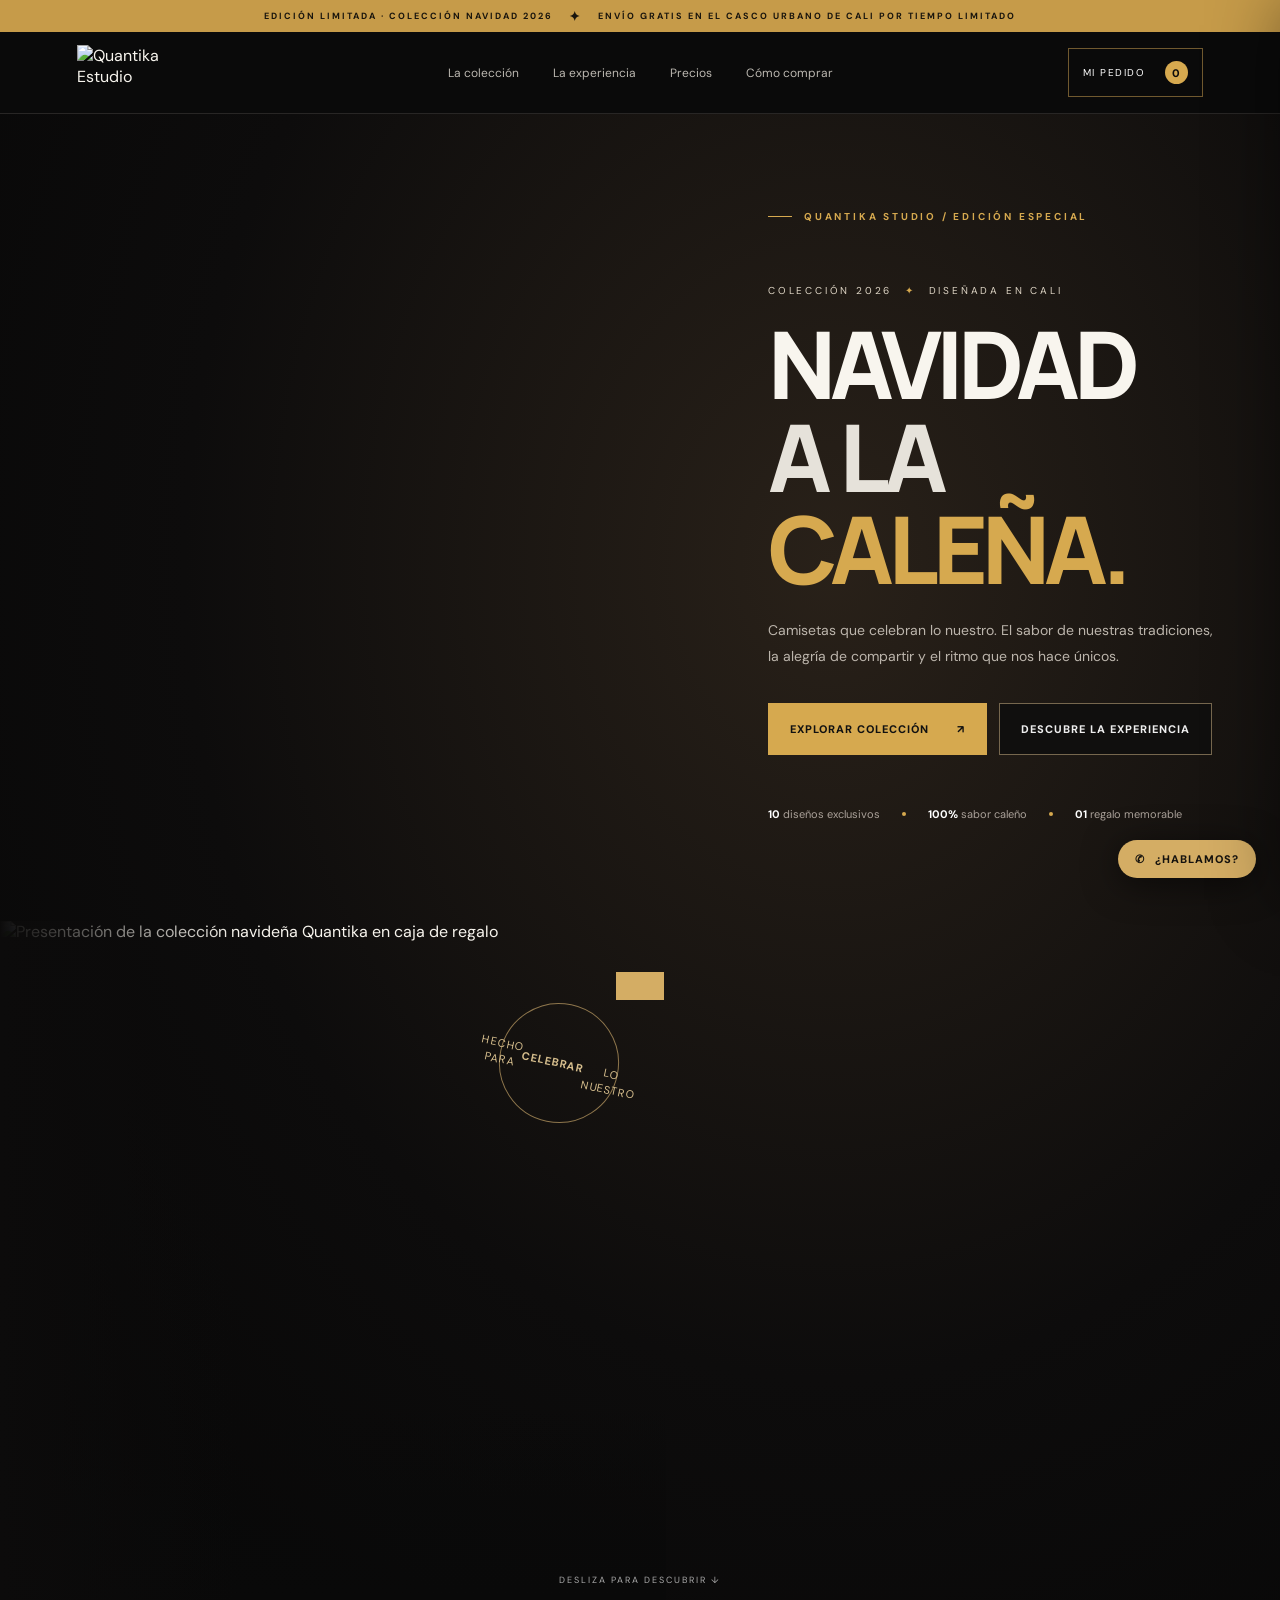
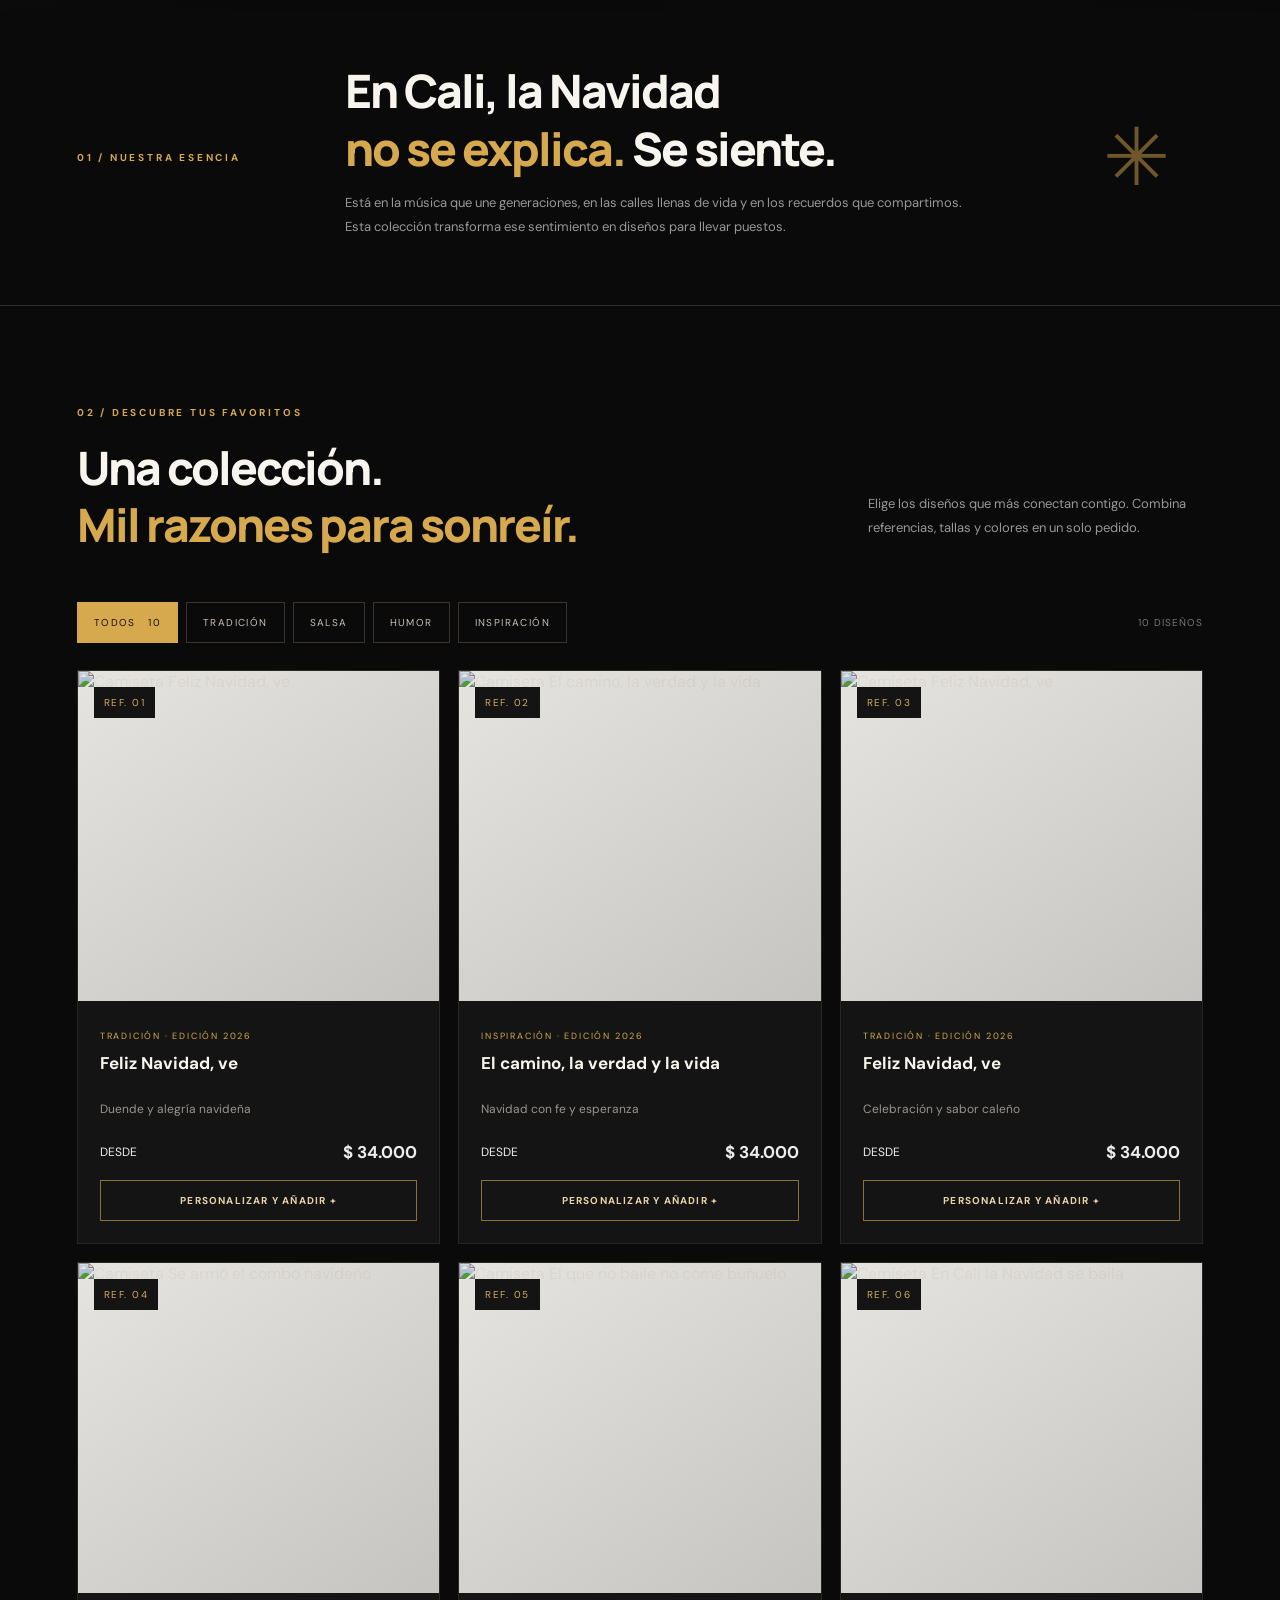
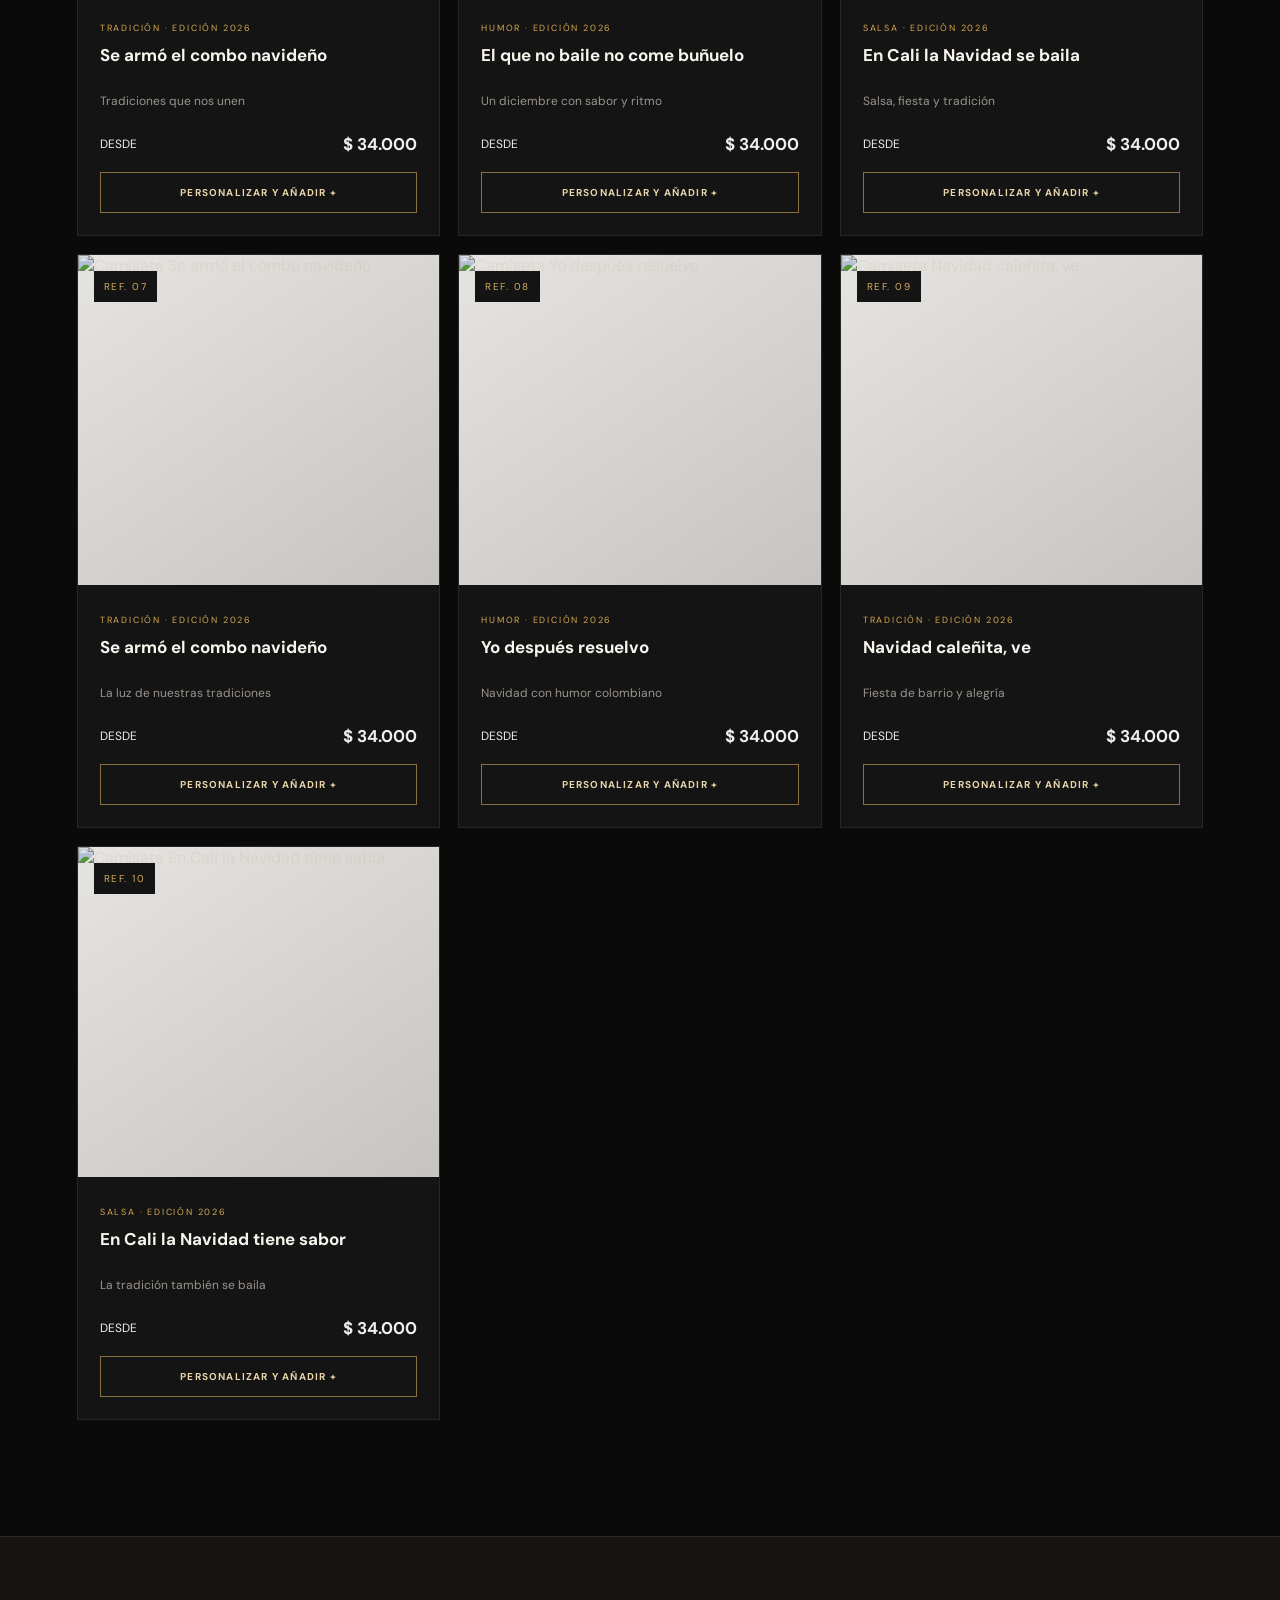
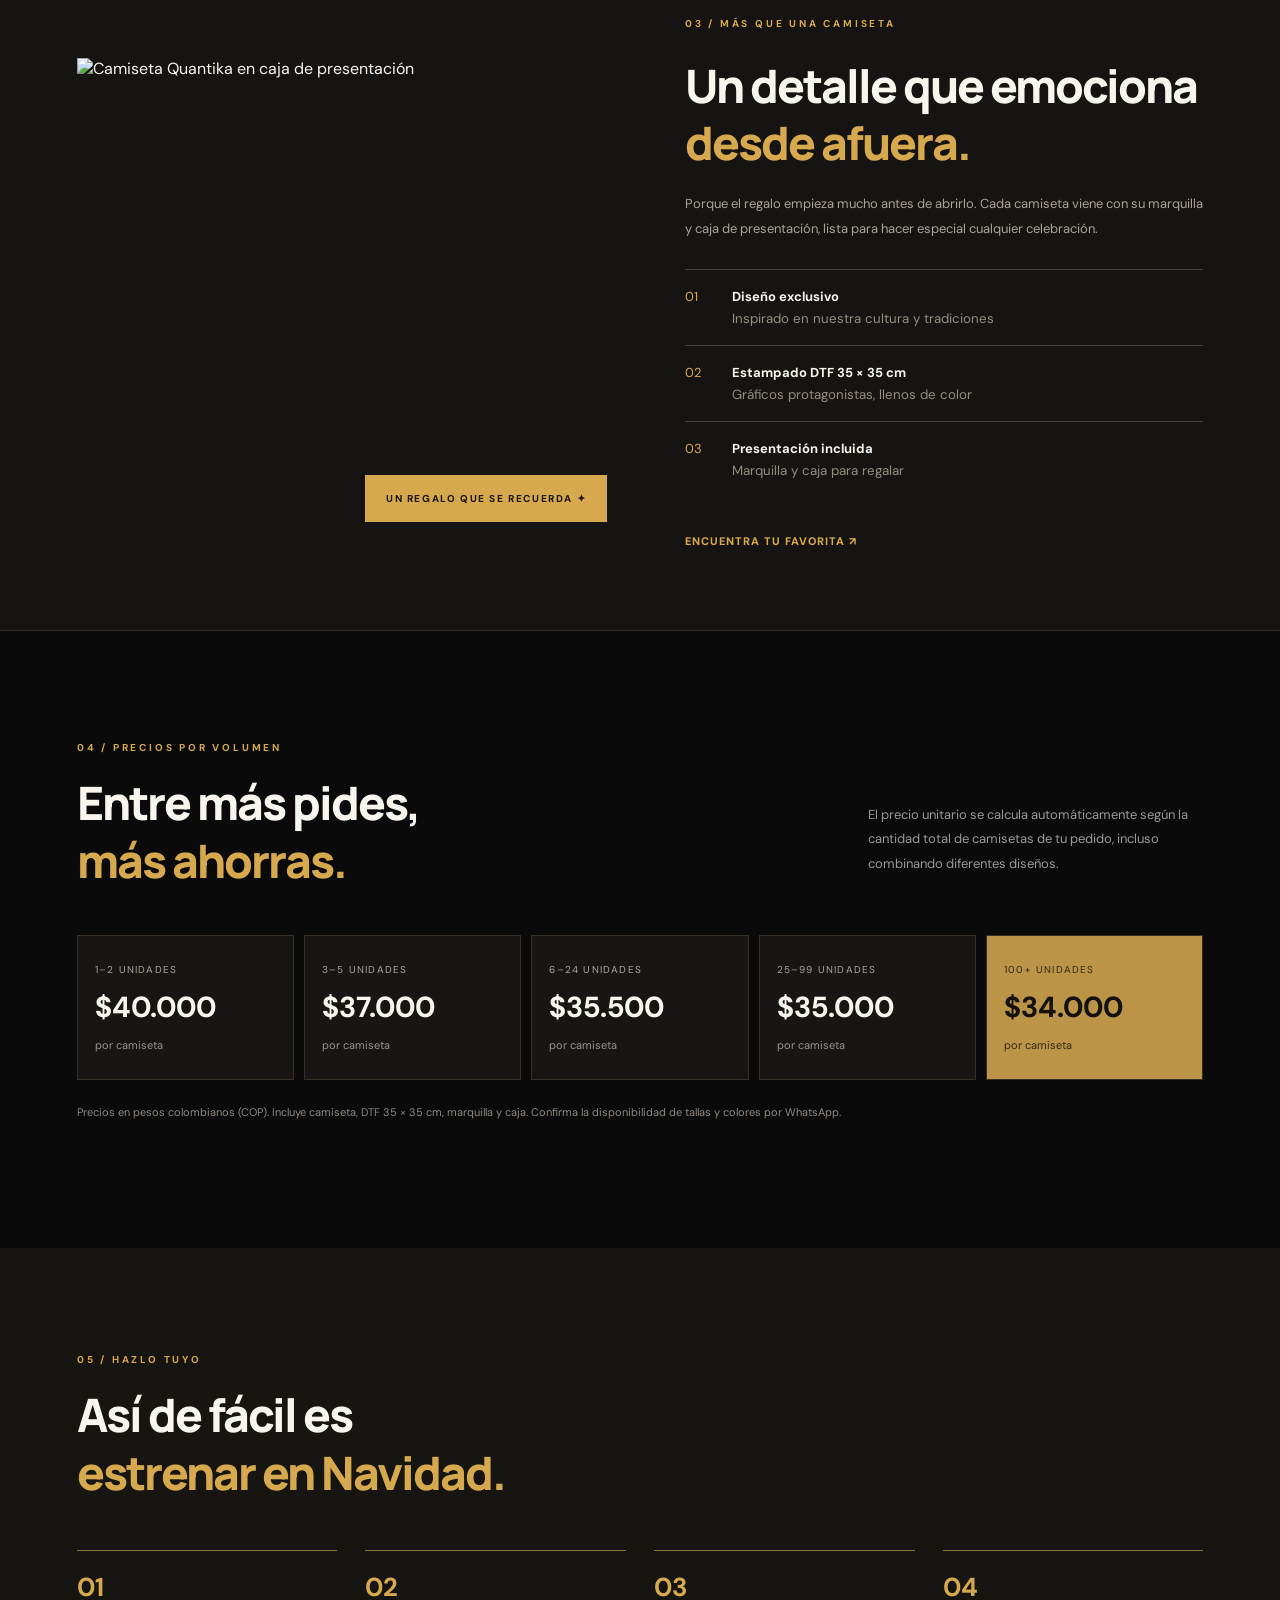
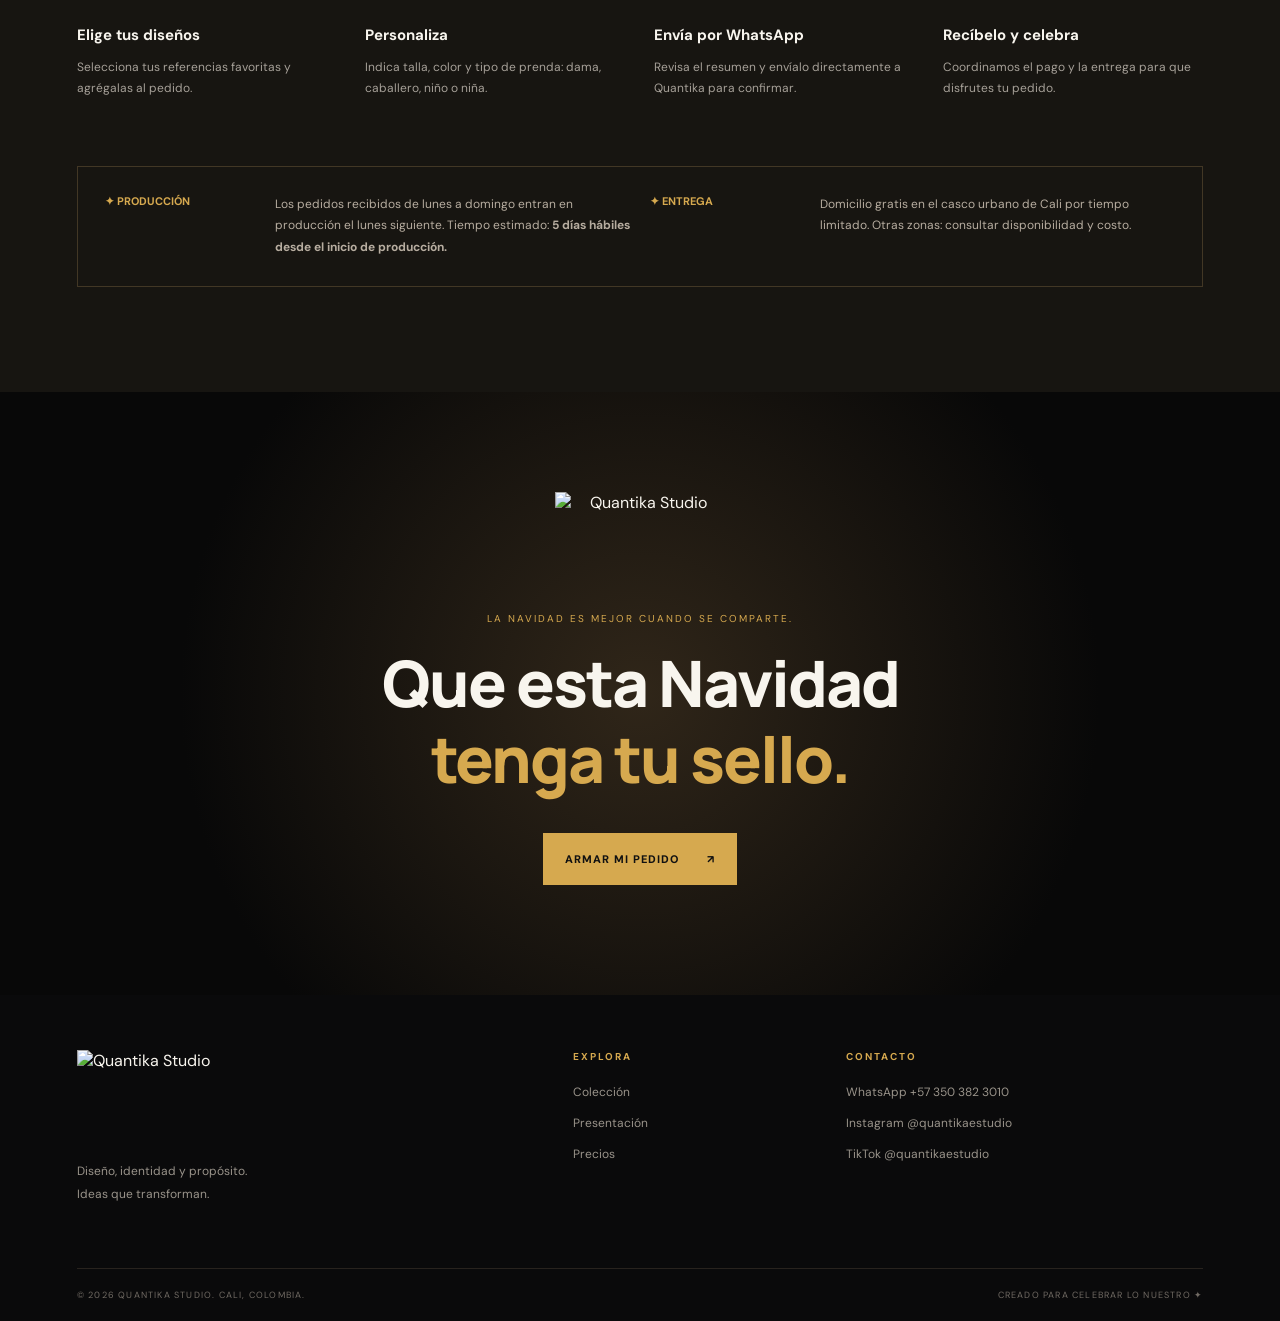
==== index.html @ 7fa7bf90 "Add files via upload" ====
<!doctype html><html lang="es"><head><meta charset="utf-8"><meta name="viewport" content="width=device-width,initial-scale=1"><meta name="theme-color" content="#090a0c"><meta name="description" content="Navidad a la caleña 2026. Camisetas exclusivas Quantika Studio, presentación especial y pedidos por WhatsApp."><title>Quantika Studio | Navidad a la Caleña</title><link rel="icon" href="assets/logo-white.png"><link rel="preconnect" href="https://fonts.googleapis.com"><link rel="preconnect" href="https://fonts.gstatic.com" crossorigin><link href="https://fonts.googleapis.com/css2?family=DM+Sans:wght@400;500;600;700&family=Manrope:wght@400;500;600;700;800&display=swap" rel="stylesheet"><link rel="stylesheet" href="style.css"></head>
<body><div class="announcement">EDICIÓN LIMITADA · COLECCIÓN NAVIDAD 2026 <span>✦</span> ENVÍO GRATIS EN EL CASCO URBANO DE CALI POR TIEMPO LIMITADO</div>
<header class="nav"><a class="brand" href="#inicio"><img src="assets/logo-white.png" alt="Quantika Estudio"></a><nav class="navlinks"><a href="#coleccion">La colección</a><a href="#experiencia">La experiencia</a><a href="#precios">Precios</a><a href="#pedido">Cómo comprar</a></nav><button class="cart-trigger" id="openCart" aria-label="Ver carrito"><span>MI PEDIDO</span><span class="cart-count" id="cartCount">0</span></button></header>
<main><section id="inicio" class="hero"><div class="hero-halo"></div><div class="hero-content"><div class="eyebrow"><span class="gold-line"></span> QUANTIKA STUDIO / EDICIÓN ESPECIAL</div><div class="hero-tag">COLECCIÓN 2026 <span>✦</span> DISEÑADA EN CALI</div><h1>NAVIDAD<br><em>A LA</em> <span>CALEÑA.</span></h1><p>Camisetas que celebran lo nuestro. El sabor de nuestras tradiciones, la alegría de compartir y el ritmo que nos hace únicos.</p><div class="hero-actions"><a class="btn gold" href="#coleccion">EXPLORAR COLECCIÓN <span>↗</span></a><a class="btn outline" href="#experiencia">DESCUBRE LA EXPERIENCIA</a></div><div class="hero-micro"><span><b>10</b> diseños exclusivos</span><i></i><span><b>100%</b> sabor caleño</span><i></i><span><b>01</b> regalo memorable</span></div></div><div class="hero-art"><img src="assets/hero.webp" alt="Presentación de la colección navideña Quantika en caja de regalo"><div class="hero-stamp">HECHO PARA<br><b>CELEBRAR</b><br>LO NUESTRO</div></div><a class="scrollcue" href="#coleccion">DESLIZA PARA DESCUBRIR ↓</a></section>
<section class="intro section-width"><div class="tiny-label">01 / NUESTRA ESENCIA</div><div><h2>En Cali, la Navidad<br><span>no se explica.</span> Se siente.</h2><p>Está en la música que une generaciones, en las calles llenas de vida y en los recuerdos que compartimos. Esta colección transforma ese sentimiento en diseños para llevar puestos.</p></div><div class="intro-star">✳</div></section>
<section id="coleccion" class="collection section-width"><div class="section-top"><div><div class="tiny-label">02 / DESCUBRE TUS FAVORITOS</div><h2>Una colección.<br><span>Mil razones para sonreír.</span></h2></div><p>Elige los diseños que más conectan contigo. Combina referencias, tallas y colores en un solo pedido.</p></div><div class="filters"><div class="filter-buttons" id="filters"><button class="filter active" data-filter="Todos">TODOS <span>10</span></button><button class="filter" data-filter="Tradición">TRADICIÓN</button><button class="filter" data-filter="Salsa">SALSA</button><button class="filter" data-filter="Humor">HUMOR</button><button class="filter" data-filter="Inspiración">INSPIRACIÓN</button></div><span class="results" id="results">10 DISEÑOS</span></div><div class="products" id="products"></div></section>
<section id="experiencia" class="experience"><div class="section-width experience-inner"><div class="experience-photo"><img src="assets/packaging.webp" alt="Camiseta Quantika en caja de presentación"><div class="photo-tag">UN REGALO QUE SE RECUERDA ✦</div></div><div class="experience-copy"><div class="tiny-label">03 / MÁS QUE UNA CAMISETA</div><h2>Un detalle que emociona <em>desde afuera.</em></h2><p>Porque el regalo empieza mucho antes de abrirlo. Cada camiseta viene con su marquilla y caja de presentación, lista para hacer especial cualquier celebración.</p><div class="features"><div><span>01</span><b>Diseño exclusivo</b><small>Inspirado en nuestra cultura y tradiciones</small></div><div><span>02</span><b>Estampado DTF 35 × 35 cm</b><small>Gráficos protagonistas, llenos de color</small></div><div><span>03</span><b>Presentación incluida</b><small>Marquilla y caja para regalar</small></div></div><a class="text-link" href="#coleccion">ENCUENTRA TU FAVORITA ↗</a></div></div></section>
<section id="precios" class="pricing section-width"><div class="section-top"><div><div class="tiny-label">04 / PRECIOS POR VOLUMEN</div><h2>Entre más pides,<br><span>más ahorras.</span></h2></div><p>El precio unitario se calcula automáticamente según la cantidad total de camisetas de tu pedido, incluso combinando diferentes diseños.</p></div><div class="price-grid"><div><small>1–2 UNIDADES</small><b>$40.000</b><span>por camiseta</span></div><div><small>3–5 UNIDADES</small><b>$37.000</b><span>por camiseta</span></div><div><small>6–24 UNIDADES</small><b>$35.500</b><span>por camiseta</span></div><div><small>25–99 UNIDADES</small><b>$35.000</b><span>por camiseta</span></div><div class="price-featured"><small>100+ UNIDADES</small><b>$34.000</b><span>por camiseta</span></div></div><p class="price-note">Precios en pesos colombianos (COP). Incluye camiseta, DTF 35 × 35 cm, marquilla y caja. Confirma la disponibilidad de tallas y colores por WhatsApp.</p></section>
<section id="pedido" class="how"><div class="section-width"><div class="tiny-label">05 / HAZLO TUYO</div><h2>Así de fácil es<br><span>estrenar en Navidad.</span></h2><div class="steps"><div><strong>01</strong><h3>Elige tus diseños</h3><p>Selecciona tus referencias favoritas y agrégalas al pedido.</p></div><div><strong>02</strong><h3>Personaliza</h3><p>Indica talla, color y tipo de prenda: dama, caballero, niño o niña.</p></div><div><strong>03</strong><h3>Envía por WhatsApp</h3><p>Revisa el resumen y envíalo directamente a Quantika para confirmar.</p></div><div><strong>04</strong><h3>Recíbelo y celebra</h3><p>Coordinamos el pago y la entrega para que disfrutes tu pedido.</p></div></div><div class="delivery"><span>✦ PRODUCCIÓN</span><p>Los pedidos recibidos de lunes a domingo entran en producción el lunes siguiente. Tiempo estimado: <b>5 días hábiles desde el inicio de producción.</b></p><span>✦ ENTREGA</span><p>Domicilio gratis en el casco urbano de Cali por tiempo limitado. Otras zonas: consultar disponibilidad y costo.</p></div></div></section>
<section class="endcta"><img src="assets/logo-white.png" alt="Quantika Studio"><p>LA NAVIDAD ES MEJOR CUANDO SE COMPARTE.</p><h2>Que esta Navidad<br><em>tenga tu sello.</em></h2><button class="btn gold" id="finalCart">ARMAR MI PEDIDO <span>↗</span></button></section></main>
<footer><div class="footer-main"><div><img src="assets/logo-white.png" alt="Quantika Studio"><p>Diseño, identidad y propósito.<br>Ideas que transforman.</p></div><div><b>EXPLORA</b><a href="#coleccion">Colección</a><a href="#experiencia">Presentación</a><a href="#precios">Precios</a></div><div><b>CONTACTO</b><a href="https://wa.me/573503823010" target="_blank" rel="noopener">WhatsApp +57 350 382 3010</a><a href="https://www.instagram.com/quantikaestudio/" target="_blank" rel="noopener">Instagram @quantikaestudio</a><a href="https://www.tiktok.com/@quantikaestudio" target="_blank" rel="noopener">TikTok @quantikaestudio</a></div></div><div class="footer-bottom"><span>© 2026 QUANTIKA STUDIO. CALI, COLOMBIA.</span><span>CREADO PARA CELEBRAR LO NUESTRO ✦</span></div></footer>
<a class="floating-wa" href="https://wa.me/573503823010?text=Hola%20Quantika%2C%20quiero%20informaci%C3%B3n%20de%20las%20camisetas%20navide%C3%B1as" target="_blank" rel="noopener" aria-label="Consultar por WhatsApp">✆ <span>¿HABLAMOS?</span></a>
<div id="overlay" class="overlay" hidden></div><aside class="drawer" id="cartDrawer" role="dialog" aria-modal="true" aria-labelledby="cartTitle" aria-hidden="true"><div class="drawer-head"><div><div class="tiny-label">TU SELECCIÓN</div><h2 id="cartTitle">Mi pedido <span id="drawerCount">(0)</span></h2></div><button class="close-btn" id="closeCart" aria-label="Cerrar">×</button></div><div id="cartItems" class="cart-items"></div><div class="checkout"><label for="customerName">TU NOMBRE <small>(OPCIONAL)</small></label><input id="customerName" placeholder="¿Cómo te llamas?" autocomplete="name"><label for="customerZone">ZONA DE ENTREGA <small>(OPCIONAL)</small></label><input id="customerZone" placeholder="Barrio o ciudad"><div class="total"><span>TOTAL ESTIMADO <small id="tierLabel"></small></span><b id="total">$0</b></div><p>El pedido se enviará por WhatsApp. La disponibilidad, personalización y pago se confirman directamente con Quantika.</p><button id="checkoutBtn" class="btn gold full">ENVIAR PEDIDO POR WHATSAPP ↗</button></div></aside>
<dialog id="productDialog" class="product-dialog"><button class="close-btn modal-close" id="closeProduct" aria-label="Cerrar">×</button><div id="productModalContent"></div></dialog><div id="toast" class="toast" role="status" aria-live="polite"></div>
<script src="app.js" defer></script></body></html>
---- style.css ----
:root{--bg:#0a0a0b;--panel:#151516;--muted:#9a9897;--gold:#d6a94f;--light:#f4f0e7;--stroke:#35302b}*{box-sizing:border-box}html{scroll-behavior:smooth}body{margin:0;background:var(--bg);color:#f8f5ee;font-family:'DM Sans',sans-serif}button,input,select{font:inherit}button{cursor:pointer}a{color:inherit;text-decoration:none}img{max-width:100%;display:block}.announcement{height:32px;display:flex;align-items:center;justify-content:center;font-size:9px;letter-spacing:2px;font-weight:700;background:#c69b49;color:#19150d;gap:16px;text-align:center;padding:0 10px}.announcement span{font-size:13px}.nav{height:82px;padding:0 clamp(20px,6vw,95px);display:flex;align-items:center;justify-content:space-between;border-bottom:1px solid #282625;position:sticky;top:0;z-index:40;background:#0b0b0bed;backdrop-filter:blur(18px)}.brand img{width:137px;height:55px;object-fit:contain}.navlinks{display:flex;gap:34px}.navlinks a{font-size:12px;color:#bbb7b0;transition:.2s}.navlinks a:hover{color:var(--gold)}.cart-trigger{background:transparent;border:1px solid #70592f;color:white;padding:12px 14px;letter-spacing:1.5px;font-size:10px;display:flex;gap:20px;align-items:center}.cart-count{width:23px;height:23px;background:var(--gold);color:#0b0b0b;border-radius:50%;display:grid;place-items:center;font-size:11px;font-weight:800}.hero{position:relative;min-height:690px;display:grid;grid-template-columns:52% 48%;overflow:hidden;background:radial-gradient(ellipse at 65% 30%,#292119 0%,#0d0c0c 55%,#060606 100%)}.hero-content{position:relative;z-index:2;padding:96px 0 100px clamp(24px,8vw,138px)}.eyebrow,.tiny-label{font-size:10px;letter-spacing:2.8px;color:var(--gold);font-weight:700}.eyebrow{display:flex;align-items:center;gap:12px}.gold-line{width:24px;height:1px;background:var(--gold)}.hero-tag{margin-top:61px;letter-spacing:2.8px;font-size:10px;color:#ded5c5}.hero-tag span{color:var(--gold);padding:0 7px}.hero h1{font-family:Manrope,sans-serif;font-size:clamp(64px,7.3vw,119px);line-height:.99;letter-spacing:-6px;font-weight:800;margin:20px 0 22px}.hero h1 em{font-style:normal;color:#e6e2da}.hero h1 span{color:var(--gold)}.hero-content>p{max-width:455px;line-height:1.9;color:#bcb5ac;font-size:14px}.hero-actions{display:flex;gap:12px;flex-wrap:wrap;margin-top:33px}.btn{border:1px solid transparent;padding:18px 21px;font-size:11px;font-weight:800;letter-spacing:1px;display:inline-flex;justify-content:space-between;gap:28px;align-items:center;min-height:52px;transition:transform .2s,background .2s}.btn:hover{transform:translateY(-2px)}.btn.gold{background:var(--gold);color:#111}.btn.outline{border-color:#76674e;background:#100f0e;color:#eee}.hero-micro{display:flex;align-items:center;gap:22px;margin-top:52px;color:#aaa199;font-size:11px}.hero-micro b{color:white}.hero-micro i{width:4px;height:4px;border-radius:50%;background:var(--gold)}.hero-art{position:relative;height:100%;min-height:690px;align-self:stretch}.hero-art:before{content:'';position:absolute;inset:0;z-index:1;background:linear-gradient(90deg,#0c0b0b 0%,transparent 36%),linear-gradient(0deg,#090909 2%,transparent 30%)}.hero-art img{width:100%;height:100%;object-fit:cover;object-position:center}.hero-stamp{position:absolute;z-index:2;right:7%;top:12%;border:1px solid #8e764c;border-radius:50%;width:120px;height:120px;display:flex;align-items:center;justify-content:center;text-align:center;font-size:11px;letter-spacing:1px;line-height:1.5;color:#d7bf8e;transform:rotate(12deg)}.scrollcue{position:absolute;z-index:3;bottom:25px;left:50%;transform:translateX(-50%);font-size:9px;letter-spacing:2px;color:#aaa}.section-width{max-width:1390px;margin:auto;padding-left:clamp(22px,6vw,95px);padding-right:clamp(22px,6vw,95px)}.intro{min-height:295px;display:grid;grid-template-columns:22% 1fr 100px;align-items:center;gap:20px;border-bottom:1px solid #302b26}.intro h2,.section-top h2,.experience h2,.how h2{font:800 clamp(30px,3.6vw,51px)/1.25 Manrope,sans-serif;letter-spacing:-2px;margin:0}.intro h2 span,.section-top h2 span,.how h2 span{color:var(--gold)}.intro p{color:var(--muted);font-size:13px;line-height:1.9;max-width:620px}.intro-star{font-size:80px;color:#6f572c}.collection{padding-top:100px;padding-bottom:116px}.section-top{display:flex;align-items:end;justify-content:space-between;gap:40px}.section-top .tiny-label{margin-bottom:20px}.section-top p{max-width:335px;font-size:13px;line-height:1.9;color:var(--muted)}.filters{display:flex;justify-content:space-between;align-items:center;margin:48px 0 27px;gap:14px}.filter-buttons{display:flex;gap:8px;flex-wrap:wrap}.filter{border:1px solid #3a342c;color:#c8c0b5;background:transparent;padding:13px 16px;font-size:10px;letter-spacing:1.4px}.filter:hover,.filter.active{background:var(--gold);border-color:var(--gold);color:#16120c}.filter span{margin-left:8px}.results{font-size:10px;letter-spacing:1px;color:#777}.products{display:grid;grid-template-columns:repeat(3,minmax(0,1fr));gap:18px}.product-card{background:#141414;border:1px solid #292622;overflow:hidden;position:relative;transition:border-color .2s,transform .2s}.product-card:hover{border-color:#9d7c3f;transform:translateY(-3px)}.product-image{height:330px;background:linear-gradient(145deg,#e6e4e1,#c5c4c1);overflow:hidden;position:relative;display:grid;place-items:center}.product-image img{width:100%;height:100%;object-fit:contain;mix-blend-mode:multiply;transition:transform .4s}.product-card:hover img{transform:scale(1.045)}.product-ref{position:absolute;top:16px;left:16px;background:#141414;color:#d6ac5f;padding:9px 10px;font-size:10px;letter-spacing:1.5px}.product-bottom{padding:22px}.product-bottom small{color:var(--gold);font-size:9px;letter-spacing:1.8px}.product-bottom h3{font-size:17px;min-height:44px;line-height:1.3;margin:8px 0 5px;font-weight:700}.product-bottom p{font-size:12px;color:#9a948d;min-height:24px;margin:0 0 16px}.product-price{display:flex;align-items:center;justify-content:space-between;margin-bottom:17px;color:#eee;font-size:12px}.product-price b{font-size:17px}.product-bottom button{border:1px solid #8a6f40;background:transparent;color:#e9d4aa;width:100%;padding:13px;font-size:10px;letter-spacing:1.2px;font-weight:700}.product-bottom button:hover{background:var(--gold);color:#111}.experience{background:#161412;border-top:1px solid #302a20;border-bottom:1px solid #302a20}.experience-inner{display:grid;grid-template-columns:1fr 1fr;gap:clamp(35px,7vw,120px);align-items:center;padding-top:80px;padding-bottom:80px}.experience-photo{position:relative}.experience-photo img{aspect-ratio:1.15;object-fit:cover;width:100%}.photo-tag{position:absolute;bottom:-13px;right:-12px;background:var(--gold);color:#1e180e;padding:17px 21px;font-size:10px;letter-spacing:1.6px;font-weight:800}.experience-copy h2{margin:27px 0 20px}.experience-copy h2 em,.endcta em{font-style:normal;color:var(--gold)}.experience-copy>p{color:#aaa39a;line-height:1.9;font-size:13px}.features{margin:28px 0 32px}.features>div{border-top:1px solid #474037;padding:18px 0;display:grid;grid-template-columns:35px 1fr;column-gap:12px}.features span{color:var(--gold);grid-row:span 2;font-size:13px}.features b{font-size:13px}.features small{color:#938c83;margin-top:5px}.text-link{color:var(--gold);font-weight:800;font-size:11px;letter-spacing:1px}.pricing{padding-top:110px;padding-bottom:115px}.price-grid{display:grid;grid-template-columns:repeat(5,1fr);gap:10px;margin-top:45px}.price-grid>div{padding:27px 17px;background:#171615;border:1px solid #383026;display:flex;flex-direction:column;gap:12px}.price-grid>div small{color:#aea69a;letter-spacing:1.2px;font-size:10px}.price-grid b{font-size:clamp(20px,2.4vw,29px)}.price-grid span{font-size:11px;color:#9a948d}.price-grid .price-featured{background:#bc9448;color:#14120f}.price-grid .price-featured small,.price-grid .price-featured span{color:#332816}.price-note{font-size:11px;line-height:1.8;color:#8f8880;margin-top:23px}.how{background:#171511;padding:105px 0}.how .tiny-label{margin-bottom:20px}.steps{display:grid;grid-template-columns:repeat(4,1fr);gap:28px;margin:48px 0 54px}.steps>div{border-top:1px solid #87703f;padding-top:19px}.steps strong{color:var(--gold);font-size:26px}.steps h3{font-size:15px;margin:21px 0 12px}.steps p{color:#a6a098;line-height:1.8;font-size:12px}.delivery{display:grid;grid-template-columns:150px 1fr 150px 1fr;gap:20px;border:1px solid #423725;padding:27px;align-items:start}.delivery span{font-size:11px;color:var(--gold);font-weight:700}.delivery p{margin:0;font-size:12px;line-height:1.8;color:#b7ada0}.endcta{text-align:center;padding:100px 20px 110px;background:radial-gradient(circle at center,#302619,#080808 65%)}.endcta img{width:170px;height:100px;object-fit:contain;margin:0 auto 20px}.endcta p{font-size:10px;color:var(--gold);letter-spacing:2px}.endcta h2{font:800 clamp(34px,5vw,70px)/1.2 Manrope;margin:20px auto 35px;letter-spacing:-2px}footer{padding:55px clamp(22px,6vw,95px) 20px}.footer-main{max-width:1200px;margin:auto;display:grid;grid-template-columns:2fr 1fr 1.6fr;gap:50px}.footer-main img{width:145px;height:90px;object-fit:contain;object-position:left}.footer-main p,.footer-main a{color:#99938a;font-size:12px;line-height:1.9}.footer-main>div{display:flex;align-items:start;flex-direction:column;gap:8px}.footer-main b{font-size:10px;color:var(--gold);letter-spacing:2px;margin-bottom:10px}.footer-main a:hover{color:var(--gold)}.footer-bottom{border-top:1px solid #28231e;margin:50px auto 0;padding-top:20px;max-width:1200px;display:flex;justify-content:space-between;color:#716b64;font-size:9px;letter-spacing:1.2px;gap:20px}.floating-wa{position:fixed;z-index:35;bottom:22px;right:24px;background:#d4ad64;border-radius:99px;color:#15120e;display:flex;gap:10px;align-items:center;padding:12px 17px;box-shadow:0 6px 35px #0008;font-size:11px;font-weight:800;letter-spacing:1px}.overlay{position:fixed;inset:0;background:#000b;z-index:59}.overlay[hidden]{display:none}.drawer{position:fixed;right:0;top:0;height:100dvh;width:min(480px,100vw);background:#161514;z-index:60;transform:translateX(105%);transition:transform .3s;display:flex;flex-direction:column;box-shadow:-20px 0 70px #0007}.drawer.open{transform:translateX(0)}.drawer-head{padding:30px;border-bottom:1px solid #3d3327;display:flex;justify-content:space-between;align-items:center}.drawer h2{font:800 30px Manrope;margin:10px 0 0}.drawer h2 span{font-size:15px;color:var(--gold)}.close-btn{border:1px solid #564937;background:transparent;color:white;width:38px;height:38px;font-size:25px}.cart-items{padding:20px 30px;flex:1;overflow:auto}.empty-cart{text-align:center;color:#948b80;padding:60px 20px;font-size:13px;line-height:2}.cart-line{display:grid;grid-template-columns:72px 1fr auto;gap:13px;border-bottom:1px solid #302a22;padding:15px 0}.cart-line img{width:72px;height:83px;object-fit:cover;background:#ddd}.cart-line b{font-size:12px}.cart-line small{display:block;color:#a89f93;margin-top:6px;font-size:11px;line-height:1.5}.cart-line .remove{color:#d9ac59;background:none;border:0;font-size:12px;align-self:start}.cart-line .qty{display:flex;gap:10px;align-items:center;margin-top:12px;font-size:12px}.qty button{background:#30291f;color:white;border:1px solid #594932;width:25px;height:25px}.checkout{padding:20px 30px 28px;border-top:1px solid #4a3b29;background:#191714}.checkout label{font-size:10px;letter-spacing:1.4px;color:#d5c3a1;display:block;margin-bottom:7px}.checkout label small{color:#827769}.checkout input{width:100%;margin-bottom:12px;border:1px solid #4c4134;background:#0d0c0b;color:white;padding:12px;font-size:13px;outline:none}.checkout input:focus{border-color:var(--gold)}.total{display:flex;justify-content:space-between;align-items:center;margin:8px 0 8px}.total span{font-size:11px;letter-spacing:1px}.total small{display:block;color:#9e917c;margin-top:4px}.total b{font-size:26px;color:var(--gold)}.checkout>p{font-size:10px;color:#a89a86;line-height:1.5}.full{width:100%;justify-content:center;margin-top:7px}.product-dialog{background:#171513;color:#fff;border:1px solid #8e754b;padding:0;max-width:850px;width:calc(100% - 25px);max-height:92dvh;overflow:auto;box-shadow:0 25px 80px #000a}.product-dialog::backdrop{background:#000b}.modal-close{position:absolute;top:15px;right:15px;z-index:5;background:#171513}.modal-inner{display:grid;grid-template-columns:1fr 1fr}.modal-photo{background:#dfddda;display:grid;place-items:center}.modal-photo img{width:100%;height:100%;max-height:600px;object-fit:contain;mix-blend-mode:multiply}.modal-info{padding:47px 30px}.modal-info small{font-size:10px;letter-spacing:1px;color:var(--gold)}.modal-info h2{font:800 27px/1.25 Manrope;margin:15px 0}.modal-info p{color:#a5a095;font-size:12px}.modal-info label{display:block;font-size:10px;letter-spacing:1px;color:#d5c4a4;margin:20px 0 8px}.modal-info select,.modal-info input{width:100%;background:#0e0d0c;border:1px solid #564834;padding:12px;color:#f5f3ed;border-radius:0}.modal-info .two{display:grid;grid-template-columns:1fr 1fr;gap:12px}.modal-info .price-show{font-size:25px;font-weight:800;color:var(--gold);margin:22px 0}.toast{position:fixed;z-index:100;bottom:20px;left:50%;transform:translate(-50%,120px);background:#d4ad64;color:#17120b;padding:14px 24px;font-size:12px;font-weight:700;transition:.25s}.toast.show{transform:translate(-50%,0)}@media(max-width:1050px){.navlinks{gap:15px}.hero{grid-template-columns:55% 45%}.hero-content{padding-left:5vw}.hero h1{font-size:7vw}.products{grid-template-columns:repeat(2,1fr)}.price-grid{grid-template-columns:repeat(3,1fr)}.delivery{grid-template-columns:140px 1fr}}@media(max-width:700px){.announcement{font-size:8px;line-height:1.4;height:auto;min-height:32px}.announcement span{display:none}.nav{height:68px;padding:0 17px}.brand img{width:110px;height:49px}.navlinks{display:none}.cart-trigger{padding:9px;gap:8px}.cart-trigger>span:first-child{font-size:9px}.hero{display:flex;flex-direction:column;min-height:unset}.hero-content{padding:60px 24px 32px}.hero-tag{margin-top:35px}.hero h1{font-size:clamp(58px,12.5vw,85px);letter-spacing:-4px}.hero-art{min-height:340px;height:340px}.hero-art:before{background:linear-gradient(180deg,#0d0c0c 0%,transparent 25%),linear-gradient(0deg,#090909,transparent 30%)}.hero-stamp{width:85px;height:85px;font-size:8px;top:5%}.hero-micro{gap:9px;margin-top:28px;font-size:9px}.scrollcue{display:none}.intro{padding-top:65px;padding-bottom:65px;display:block}.intro .tiny-label{margin-bottom:25px}.intro-star{display:none}.collection{padding-top:70px;padding-bottom:70px}.section-top{display:block}.section-top p{margin-top:20px}.filters{display:block;margin:28px 0 22px}.filter-buttons{gap:6px}.filter{padding:10px;font-size:9px}.results{display:block;margin-top:14px}.products{grid-template-columns:repeat(2,minmax(0,1fr));gap:10px}.product-image{height:195px}.product-ref{top:8px;left:8px;padding:7px;font-size:8px}.product-bottom{padding:12px}.product-bottom h3{font-size:13px;min-height:46px}.product-bottom p{font-size:10px;min-height:30px}.product-bottom small{font-size:8px}.product-price b{font-size:14px}.product-price{font-size:10px}.product-bottom button{font-size:9px;padding:11px 5px}.experience-inner{grid-template-columns:1fr;padding-top:65px;padding-bottom:70px}.experience-photo img{aspect-ratio:1.3}.pricing{padding-top:70px;padding-bottom:75px}.price-grid{grid-template-columns:repeat(2,1fr)}.price-grid>div{padding:19px 12px}.price-grid b{font-size:21px}.how{padding:70px 0}.steps{grid-template-columns:repeat(2,1fr);gap:20px}.delivery{grid-template-columns:1fr;gap:10px}.delivery p{margin-bottom:12px}.endcta{padding:70px 20px}.footer-main{grid-template-columns:1fr 1fr;gap:27px}.footer-main>div:first-child{grid-column:span 2}.footer-bottom{flex-direction:column}.floating-wa{bottom:10px;right:10px}.floating-wa span{display:none}.modal-inner{grid-template-columns:1fr}.modal-photo{height:250px}.modal-info{padding:25px}.modal-info h2{font-size:21px}.drawer-head{padding:20px}.cart-items{padding:10px 20px}.checkout{padding:14px 20px}}
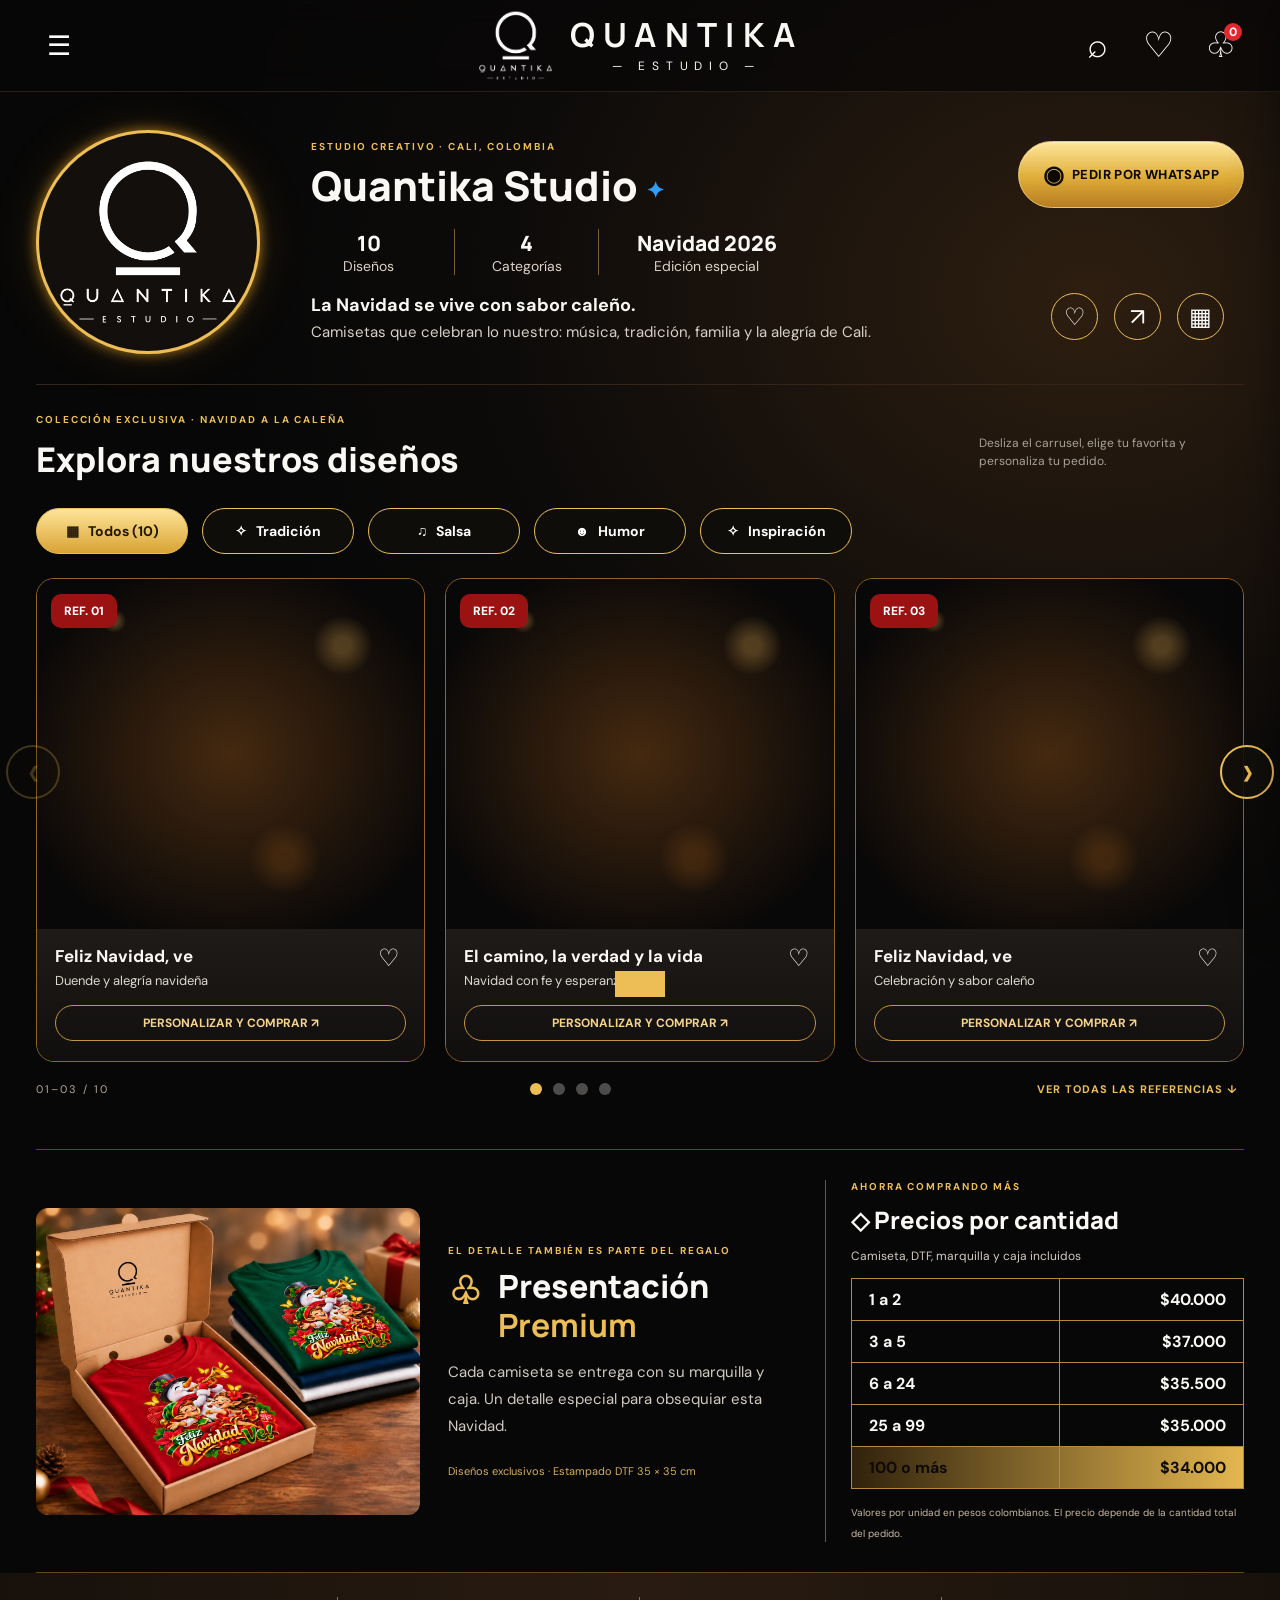
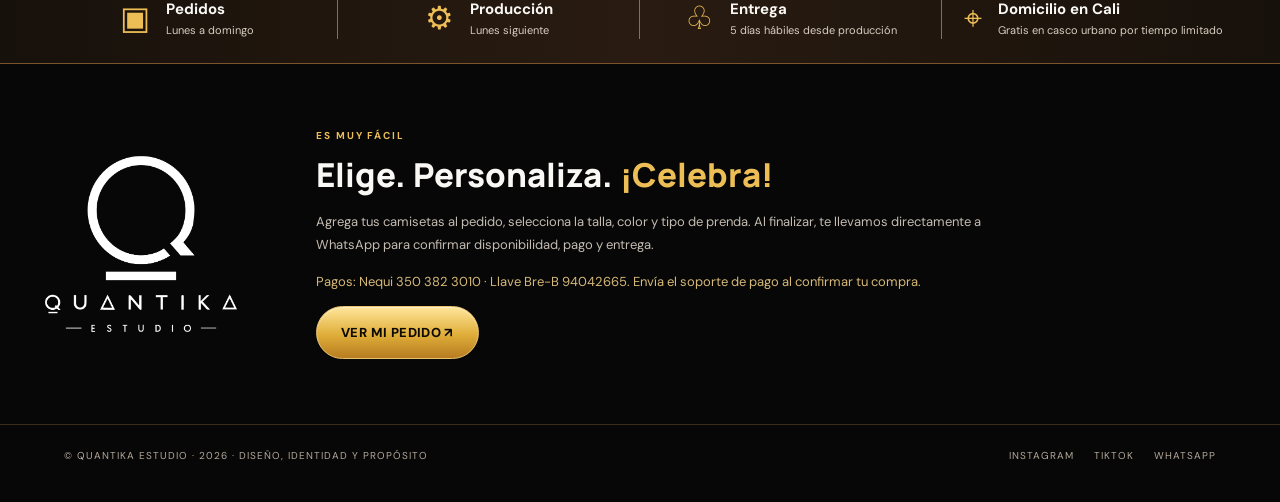
==== commit 5b471289: "Add files via upload" ====
--- a/index.html
+++ b/index.html
@@ -1,15 +1,15 @@
-<!doctype html><html lang="es"><head><meta charset="utf-8"><meta name="viewport" content="width=device-width,initial-scale=1"><meta name="theme-color" content="#090a0c"><meta name="description" content="Navidad a la caleña 2026. Camisetas exclusivas Quantika Studio, presentación especial y pedidos por WhatsApp."><title>Quantika Studio | Navidad a la Caleña</title><link rel="icon" href="assets/logo-white.png"><link rel="preconnect" href="https://fonts.googleapis.com"><link rel="preconnect" href="https://fonts.gstatic.com" crossorigin><link href="https://fonts.googleapis.com/css2?family=DM+Sans:wght@400;500;600;700&family=Manrope:wght@400;500;600;700;800&display=swap" rel="stylesheet"><link rel="stylesheet" href="style.css"></head>
-<body><div class="announcement">EDICIÓN LIMITADA · COLECCIÓN NAVIDAD 2026 <span>✦</span> ENVÍO GRATIS EN EL CASCO URBANO DE CALI POR TIEMPO LIMITADO</div>
-<header class="nav"><a class="brand" href="#inicio"><img src="assets/logo-white.png" alt="Quantika Estudio"></a><nav class="navlinks"><a href="#coleccion">La colección</a><a href="#experiencia">La experiencia</a><a href="#precios">Precios</a><a href="#pedido">Cómo comprar</a></nav><button class="cart-trigger" id="openCart" aria-label="Ver carrito"><span>MI PEDIDO</span><span class="cart-count" id="cartCount">0</span></button></header>
-<main><section id="inicio" class="hero"><div class="hero-halo"></div><div class="hero-content"><div class="eyebrow"><span class="gold-line"></span> QUANTIKA STUDIO / EDICIÓN ESPECIAL</div><div class="hero-tag">COLECCIÓN 2026 <span>✦</span> DISEÑADA EN CALI</div><h1>NAVIDAD<br><em>A LA</em> <span>CALEÑA.</span></h1><p>Camisetas que celebran lo nuestro. El sabor de nuestras tradiciones, la alegría de compartir y el ritmo que nos hace únicos.</p><div class="hero-actions"><a class="btn gold" href="#coleccion">EXPLORAR COLECCIÓN <span>↗</span></a><a class="btn outline" href="#experiencia">DESCUBRE LA EXPERIENCIA</a></div><div class="hero-micro"><span><b>10</b> diseños exclusivos</span><i></i><span><b>100%</b> sabor caleño</span><i></i><span><b>01</b> regalo memorable</span></div></div><div class="hero-art"><img src="assets/hero.webp" alt="Presentación de la colección navideña Quantika en caja de regalo"><div class="hero-stamp">HECHO PARA<br><b>CELEBRAR</b><br>LO NUESTRO</div></div><a class="scrollcue" href="#coleccion">DESLIZA PARA DESCUBRIR ↓</a></section>
-<section class="intro section-width"><div class="tiny-label">01 / NUESTRA ESENCIA</div><div><h2>En Cali, la Navidad<br><span>no se explica.</span> Se siente.</h2><p>Está en la música que une generaciones, en las calles llenas de vida y en los recuerdos que compartimos. Esta colección transforma ese sentimiento en diseños para llevar puestos.</p></div><div class="intro-star">✳</div></section>
-<section id="coleccion" class="collection section-width"><div class="section-top"><div><div class="tiny-label">02 / DESCUBRE TUS FAVORITOS</div><h2>Una colección.<br><span>Mil razones para sonreír.</span></h2></div><p>Elige los diseños que más conectan contigo. Combina referencias, tallas y colores en un solo pedido.</p></div><div class="filters"><div class="filter-buttons" id="filters"><button class="filter active" data-filter="Todos">TODOS <span>10</span></button><button class="filter" data-filter="Tradición">TRADICIÓN</button><button class="filter" data-filter="Salsa">SALSA</button><button class="filter" data-filter="Humor">HUMOR</button><button class="filter" data-filter="Inspiración">INSPIRACIÓN</button></div><span class="results" id="results">10 DISEÑOS</span></div><div class="products" id="products"></div></section>
-<section id="experiencia" class="experience"><div class="section-width experience-inner"><div class="experience-photo"><img src="assets/packaging.webp" alt="Camiseta Quantika en caja de presentación"><div class="photo-tag">UN REGALO QUE SE RECUERDA ✦</div></div><div class="experience-copy"><div class="tiny-label">03 / MÁS QUE UNA CAMISETA</div><h2>Un detalle que emociona <em>desde afuera.</em></h2><p>Porque el regalo empieza mucho antes de abrirlo. Cada camiseta viene con su marquilla y caja de presentación, lista para hacer especial cualquier celebración.</p><div class="features"><div><span>01</span><b>Diseño exclusivo</b><small>Inspirado en nuestra cultura y tradiciones</small></div><div><span>02</span><b>Estampado DTF 35 × 35 cm</b><small>Gráficos protagonistas, llenos de color</small></div><div><span>03</span><b>Presentación incluida</b><small>Marquilla y caja para regalar</small></div></div><a class="text-link" href="#coleccion">ENCUENTRA TU FAVORITA ↗</a></div></div></section>
-<section id="precios" class="pricing section-width"><div class="section-top"><div><div class="tiny-label">04 / PRECIOS POR VOLUMEN</div><h2>Entre más pides,<br><span>más ahorras.</span></h2></div><p>El precio unitario se calcula automáticamente según la cantidad total de camisetas de tu pedido, incluso combinando diferentes diseños.</p></div><div class="price-grid"><div><small>1–2 UNIDADES</small><b>$40.000</b><span>por camiseta</span></div><div><small>3–5 UNIDADES</small><b>$37.000</b><span>por camiseta</span></div><div><small>6–24 UNIDADES</small><b>$35.500</b><span>por camiseta</span></div><div><small>25–99 UNIDADES</small><b>$35.000</b><span>por camiseta</span></div><div class="price-featured"><small>100+ UNIDADES</small><b>$34.000</b><span>por camiseta</span></div></div><p class="price-note">Precios en pesos colombianos (COP). Incluye camiseta, DTF 35 × 35 cm, marquilla y caja. Confirma la disponibilidad de tallas y colores por WhatsApp.</p></section>
-<section id="pedido" class="how"><div class="section-width"><div class="tiny-label">05 / HAZLO TUYO</div><h2>Así de fácil es<br><span>estrenar en Navidad.</span></h2><div class="steps"><div><strong>01</strong><h3>Elige tus diseños</h3><p>Selecciona tus referencias favoritas y agrégalas al pedido.</p></div><div><strong>02</strong><h3>Personaliza</h3><p>Indica talla, color y tipo de prenda: dama, caballero, niño o niña.</p></div><div><strong>03</strong><h3>Envía por WhatsApp</h3><p>Revisa el resumen y envíalo directamente a Quantika para confirmar.</p></div><div><strong>04</strong><h3>Recíbelo y celebra</h3><p>Coordinamos el pago y la entrega para que disfrutes tu pedido.</p></div></div><div class="delivery"><span>✦ PRODUCCIÓN</span><p>Los pedidos recibidos de lunes a domingo entran en producción el lunes siguiente. Tiempo estimado: <b>5 días hábiles desde el inicio de producción.</b></p><span>✦ ENTREGA</span><p>Domicilio gratis en el casco urbano de Cali por tiempo limitado. Otras zonas: consultar disponibilidad y costo.</p></div></div></section>
-<section class="endcta"><img src="assets/logo-white.png" alt="Quantika Studio"><p>LA NAVIDAD ES MEJOR CUANDO SE COMPARTE.</p><h2>Que esta Navidad<br><em>tenga tu sello.</em></h2><button class="btn gold" id="finalCart">ARMAR MI PEDIDO <span>↗</span></button></section></main>
-<footer><div class="footer-main"><div><img src="assets/logo-white.png" alt="Quantika Studio"><p>Diseño, identidad y propósito.<br>Ideas que transforman.</p></div><div><b>EXPLORA</b><a href="#coleccion">Colección</a><a href="#experiencia">Presentación</a><a href="#precios">Precios</a></div><div><b>CONTACTO</b><a href="https://wa.me/573503823010" target="_blank" rel="noopener">WhatsApp +57 350 382 3010</a><a href="https://www.instagram.com/quantikaestudio/" target="_blank" rel="noopener">Instagram @quantikaestudio</a><a href="https://www.tiktok.com/@quantikaestudio" target="_blank" rel="noopener">TikTok @quantikaestudio</a></div></div><div class="footer-bottom"><span>© 2026 QUANTIKA STUDIO. CALI, COLOMBIA.</span><span>CREADO PARA CELEBRAR LO NUESTRO ✦</span></div></footer>
-<a class="floating-wa" href="https://wa.me/573503823010?text=Hola%20Quantika%2C%20quiero%20informaci%C3%B3n%20de%20las%20camisetas%20navide%C3%B1as" target="_blank" rel="noopener" aria-label="Consultar por WhatsApp">✆ <span>¿HABLAMOS?</span></a>
-<div id="overlay" class="overlay" hidden></div><aside class="drawer" id="cartDrawer" role="dialog" aria-modal="true" aria-labelledby="cartTitle" aria-hidden="true"><div class="drawer-head"><div><div class="tiny-label">TU SELECCIÓN</div><h2 id="cartTitle">Mi pedido <span id="drawerCount">(0)</span></h2></div><button class="close-btn" id="closeCart" aria-label="Cerrar">×</button></div><div id="cartItems" class="cart-items"></div><div class="checkout"><label for="customerName">TU NOMBRE <small>(OPCIONAL)</small></label><input id="customerName" placeholder="¿Cómo te llamas?" autocomplete="name"><label for="customerZone">ZONA DE ENTREGA <small>(OPCIONAL)</small></label><input id="customerZone" placeholder="Barrio o ciudad"><div class="total"><span>TOTAL ESTIMADO <small id="tierLabel"></small></span><b id="total">$0</b></div><p>El pedido se enviará por WhatsApp. La disponibilidad, personalización y pago se confirman directamente con Quantika.</p><button id="checkoutBtn" class="btn gold full">ENVIAR PEDIDO POR WHATSAPP ↗</button></div></aside>
-<dialog id="productDialog" class="product-dialog"><button class="close-btn modal-close" id="closeProduct" aria-label="Cerrar">×</button><div id="productModalContent"></div></dialog><div id="toast" class="toast" role="status" aria-live="polite"></div>
-<script src="app.js" defer></script></body></html>
+<!doctype html>
+<html lang="es"><head><meta charset="utf-8"><meta name="viewport" content="width=device-width, initial-scale=1"><meta name="theme-color" content="#070707"><meta name="description" content="Quantika Estudio · Navidad a la Caleña 2026. Diez diseños que celebran nuestras tradiciones. Elige tus camisetas y pide por WhatsApp."><title>Quantika Estudio — Navidad a la Caleña</title><link rel="icon" href="assets/quantika-logo-original-white.png"><link rel="preconnect" href="https://fonts.googleapis.com"><link rel="preconnect" href="https://fonts.gstatic.com" crossorigin><link href="https://fonts.googleapis.com/css2?family=DM+Sans:wght@400;500;600;700&family=Manrope:wght@400;500;600;700;800&display=swap" rel="stylesheet"><link rel="stylesheet" href="style.css"></head>
+<body>
+<header class="masthead"><button class="icon-btn menu-btn" id="menuBtn" aria-label="Abrir menú" aria-expanded="false">☰</button><a class="mastbrand" href="#inicio"><img src="assets/quantika-logo-original-white.png" alt="Logo original Quantika Estudio"><span><b>QUANTIKA</b><small>— ESTUDIO —</small></span></a><div class="topicons"><button class="icon-btn" id="searchBtn" aria-label="Buscar camisetas">⌕</button><a class="icon-btn" href="https://www.instagram.com/quantikaestudio/" target="_blank" rel="noopener" aria-label="Instagram de Quantika">♡</a><button class="icon-btn cart-icon" id="topCart" aria-label="Abrir mi pedido">♧<span id="cartNumber">0</span></button></div></header>
+<nav id="mobileMenu" class="menu-pop" hidden><a href="#catalogo">Colección</a><a href="#experiencia">Presentación</a><a href="#precios">Precios</a><a href="#entregas">Entregas</a><a href="https://www.instagram.com/quantikaestudio/" target="_blank" rel="noopener">Instagram</a></nav>
+<main id="inicio">
+<section class="profile width"><div class="profile-avatar"><img src="assets/quantika-logo-original-white.png" alt="Quantika Estudio"></div><div class="profile-main"><div class="profile-line"><div><p class="eyebrow">ESTUDIO CREATIVO · CALI, COLOMBIA</p><h1>Quantika Studio <span class="verify" aria-label="Identidad de marca">✦</span></h1></div><a class="whatsapp cta" href="https://wa.me/573503823010?text=Hola%20Quantika%2C%20quiero%20conocer%20la%20colecci%C3%B3n%20Navidad%20a%20la%20Cale%C3%B1a" target="_blank" rel="noopener"><span>◉</span> PEDIR POR WHATSAPP</a></div><div class="stats"><div><b>10</b><span>Diseños</span></div><div><b>4</b><span>Categorías</span></div><div><b>Navidad 2026</b><span>Edición especial</span></div></div><div class="profile-summary"><h2>La Navidad se vive con sabor caleño.</h2><p>Camisetas que celebran lo nuestro: música, tradición, familia y la alegría de Cali.</p></div><div class="profile-actions"><a href="https://www.instagram.com/quantikaestudio/" target="_blank" rel="noopener" title="Visitar Instagram" aria-label="Visitar Instagram">♡</a><button id="shareBtn" title="Compartir tienda" aria-label="Compartir tienda">↗</button><a href="#catalogo" title="Ver diseños" aria-label="Ver diseños">▦</a></div></div></section>
+<div class="gold-divider width"></div>
+<section class="catalog width" id="catalogo"><div class="section-row"><div><p class="eyebrow">COLECCIÓN EXCLUSIVA · NAVIDAD A LA CALEÑA</p><h2>Explora nuestros diseños</h2></div><p class="hint">Desliza el carrusel, elige tu favorita y personaliza tu pedido.</p></div><div class="filterbar" id="filters"><button data-filter="Todos" class="filter active">▦ &nbsp; Todos (10)</button><button data-filter="Tradición" class="filter">✧ &nbsp; Tradición</button><button data-filter="Salsa" class="filter">♫ &nbsp; Salsa</button><button data-filter="Humor" class="filter">☻ &nbsp; Humor</button><button data-filter="Inspiración" class="filter">✧ &nbsp; Inspiración</button></div><div class="slider-wrap"><button class="arrow prev" id="prev" aria-label="Diseños anteriores">‹</button><div class="products" id="products" aria-live="polite"></div><button class="arrow next" id="next" aria-label="Siguientes diseños">›</button></div><div class="slider-bottom"><span id="slideText">01–03 / 10</span><div class="dots" id="dots" aria-label="Páginas del catálogo"></div><button id="showAll" class="small-link">VER TODAS LAS REFERENCIAS ↓</button></div><div id="allProducts" class="all-products" hidden></div></section>
+<section class="details width" id="experiencia"><div class="pack-photo"><img src="assets/packaging.webp" alt="Camiseta Quantika en su caja de presentación"></div><div class="pack-copy"><p class="eyebrow">EL DETALLE TAMBIÉN ES PARTE DEL REGALO</p><h2><span>♧</span> Presentación<br><strong>Premium</strong></h2><p>Cada camiseta se entrega con su marquilla y caja. Un detalle especial para obsequiar esta Navidad.</p><div class="tagline">Diseños exclusivos · Estampado DTF 35 × 35 cm</div></div><div class="prices" id="precios"><p class="eyebrow">AHORRA COMPRANDO MÁS</p><h2>◇ Precios por cantidad</h2><p class="subnote">Camiseta, DTF, marquilla y caja incluidos</p><table><tbody><tr><td>1 a 2</td><td>$40.000</td></tr><tr><td>3 a 5</td><td>$37.000</td></tr><tr><td>6 a 24</td><td>$35.500</td></tr><tr><td>25 a 99</td><td>$35.000</td></tr><tr class="highlight"><td>100 o más</td><td>$34.000</td></tr></tbody></table><small>Valores por unidad en pesos colombianos. El precio depende de la cantidad total del pedido.</small></div></section>
+<section class="service-band" id="entregas"><div class="width service-items"><div><span>▣</span><p><b>Pedidos</b><small>Lunes a domingo</small></p></div><div><span>⚙</span><p><b>Producción</b><small>Lunes siguiente</small></p></div><div><span>♧</span><p><b>Entrega</b><small>5 días hábiles desde producción</small></p></div><div><span>⌖</span><p><b>Domicilio en Cali</b><small>Gratis en casco urbano por tiempo limitado</small></p></div></div></section>
+<section class="bottom width"><img src="assets/quantika-logo-original-white.png" alt="Quantika Estudio"><div><p class="eyebrow">ES MUY FÁCIL</p><h2>Elige. Personaliza. <span>¡Celebra!</span></h2><p>Agrega tus camisetas al pedido, selecciona la talla, color y tipo de prenda. Al finalizar, te llevamos directamente a WhatsApp para confirmar disponibilidad, pago y entrega.</p><p class="pay-note">Pagos: Nequi 350 382 3010 · Llave Bre-B 94042665. Envía el soporte de pago al confirmar tu compra.</p><button class="whatsapp cta" id="bottomCart">VER MI PEDIDO ↗</button></div></section>
+</main><footer><div>© QUANTIKA ESTUDIO · 2026 · DISEÑO, IDENTIDAD Y PROPÓSITO</div><div><a href="https://www.instagram.com/quantikaestudio/" target="_blank" rel="noopener">INSTAGRAM</a><a href="https://www.tiktok.com/@quantikaestudio" target="_blank" rel="noopener">TIKTOK</a><a href="https://wa.me/573503823010" target="_blank" rel="noopener">WHATSAPP</a></div></footer>
+<div id="overlay" hidden></div><aside id="cartDrawer" class="cart-drawer" aria-label="Mi pedido" aria-hidden="true"><div class="drawer-head"><div><p class="eyebrow">QUANTIKA STUDIO</p><h2>Mi pedido <span id="cartCount"></span></h2></div><button class="close" id="closeCart" aria-label="Cerrar carrito">×</button></div><div id="cartItems" class="cart-items"></div><div class="checkout"><label for="customerName">TU NOMBRE (OPCIONAL)</label><input id="customerName" placeholder="Nombre de quien realiza el pedido"><label for="customerZone">ZONA DE ENTREGA (OPCIONAL)</label><input id="customerZone" placeholder="Barrio o ciudad"><div class="checkout-total"><div><small>PRECIO POR VOLUMEN</small><span id="tier"></span></div><b id="total">$0</b></div><p>Los detalles finales y el pago se confirman directamente por WhatsApp.</p><button class="whatsapp cta full" id="checkoutBtn">ENVIAR PEDIDO A WHATSAPP ↗</button></div></aside>
+<dialog id="productDialog"><button class="close modal-close" id="closeProduct" aria-label="Cerrar producto">×</button><div id="modalContent"></div></dialog><div id="toast" role="status" aria-live="polite"></div><script src="app.js" defer></script></body></html>
--- a/style.css
+++ b/style.css
@@ -1 +1 @@
-:root{--bg:#0a0a0b;--panel:#151516;--muted:#9a9897;--gold:#d6a94f;--light:#f4f0e7;--stroke:#35302b}*{box-sizing:border-box}html{scroll-behavior:smooth}body{margin:0;background:var(--bg);color:#f8f5ee;font-family:'DM Sans',sans-serif}button,input,select{font:inherit}button{cursor:pointer}a{color:inherit;text-decoration:none}img{max-width:100%;display:block}.announcement{height:32px;display:flex;align-items:center;justify-content:center;font-size:9px;letter-spacing:2px;font-weight:700;background:#c69b49;color:#19150d;gap:16px;text-align:center;padding:0 10px}.announcement span{font-size:13px}.nav{height:82px;padding:0 clamp(20px,6vw,95px);display:flex;align-items:center;justify-content:space-between;border-bottom:1px solid #282625;position:sticky;top:0;z-index:40;background:#0b0b0bed;backdrop-filter:blur(18px)}.brand img{width:137px;height:55px;object-fit:contain}.navlinks{display:flex;gap:34px}.navlinks a{font-size:12px;color:#bbb7b0;transition:.2s}.navlinks a:hover{color:var(--gold)}.cart-trigger{background:transparent;border:1px solid #70592f;color:white;padding:12px 14px;letter-spacing:1.5px;font-size:10px;display:flex;gap:20px;align-items:center}.cart-count{width:23px;height:23px;background:var(--gold);color:#0b0b0b;border-radius:50%;display:grid;place-items:center;font-size:11px;font-weight:800}.hero{position:relative;min-height:690px;display:grid;grid-template-columns:52% 48%;overflow:hidden;background:radial-gradient(ellipse at 65% 30%,#292119 0%,#0d0c0c 55%,#060606 100%)}.hero-content{position:relative;z-index:2;padding:96px 0 100px clamp(24px,8vw,138px)}.eyebrow,.tiny-label{font-size:10px;letter-spacing:2.8px;color:var(--gold);font-weight:700}.eyebrow{display:flex;align-items:center;gap:12px}.gold-line{width:24px;height:1px;background:var(--gold)}.hero-tag{margin-top:61px;letter-spacing:2.8px;font-size:10px;color:#ded5c5}.hero-tag span{color:var(--gold);padding:0 7px}.hero h1{font-family:Manrope,sans-serif;font-size:clamp(64px,7.3vw,119px);line-height:.99;letter-spacing:-6px;font-weight:800;margin:20px 0 22px}.hero h1 em{font-style:normal;color:#e6e2da}.hero h1 span{color:var(--gold)}.hero-content>p{max-width:455px;line-height:1.9;color:#bcb5ac;font-size:14px}.hero-actions{display:flex;gap:12px;flex-wrap:wrap;margin-top:33px}.btn{border:1px solid transparent;padding:18px 21px;font-size:11px;font-weight:800;letter-spacing:1px;display:inline-flex;justify-content:space-between;gap:28px;align-items:center;min-height:52px;transition:transform .2s,background .2s}.btn:hover{transform:translateY(-2px)}.btn.gold{background:var(--gold);color:#111}.btn.outline{border-color:#76674e;background:#100f0e;color:#eee}.hero-micro{display:flex;align-items:center;gap:22px;margin-top:52px;color:#aaa199;font-size:11px}.hero-micro b{color:white}.hero-micro i{width:4px;height:4px;border-radius:50%;background:var(--gold)}.hero-art{position:relative;height:100%;min-height:690px;align-self:stretch}.hero-art:before{content:'';position:absolute;inset:0;z-index:1;background:linear-gradient(90deg,#0c0b0b 0%,transparent 36%),linear-gradient(0deg,#090909 2%,transparent 30%)}.hero-art img{width:100%;height:100%;object-fit:cover;object-position:center}.hero-stamp{position:absolute;z-index:2;right:7%;top:12%;border:1px solid #8e764c;border-radius:50%;width:120px;height:120px;display:flex;align-items:center;justify-content:center;text-align:center;font-size:11px;letter-spacing:1px;line-height:1.5;color:#d7bf8e;transform:rotate(12deg)}.scrollcue{position:absolute;z-index:3;bottom:25px;left:50%;transform:translateX(-50%);font-size:9px;letter-spacing:2px;color:#aaa}.section-width{max-width:1390px;margin:auto;padding-left:clamp(22px,6vw,95px);padding-right:clamp(22px,6vw,95px)}.intro{min-height:295px;display:grid;grid-template-columns:22% 1fr 100px;align-items:center;gap:20px;border-bottom:1px solid #302b26}.intro h2,.section-top h2,.experience h2,.how h2{font:800 clamp(30px,3.6vw,51px)/1.25 Manrope,sans-serif;letter-spacing:-2px;margin:0}.intro h2 span,.section-top h2 span,.how h2 span{color:var(--gold)}.intro p{color:var(--muted);font-size:13px;line-height:1.9;max-width:620px}.intro-star{font-size:80px;color:#6f572c}.collection{padding-top:100px;padding-bottom:116px}.section-top{display:flex;align-items:end;justify-content:space-between;gap:40px}.section-top .tiny-label{margin-bottom:20px}.section-top p{max-width:335px;font-size:13px;line-height:1.9;color:var(--muted)}.filters{display:flex;justify-content:space-between;align-items:center;margin:48px 0 27px;gap:14px}.filter-buttons{display:flex;gap:8px;flex-wrap:wrap}.filter{border:1px solid #3a342c;color:#c8c0b5;background:transparent;padding:13px 16px;font-size:10px;letter-spacing:1.4px}.filter:hover,.filter.active{background:var(--gold);border-color:var(--gold);color:#16120c}.filter span{margin-left:8px}.results{font-size:10px;letter-spacing:1px;color:#777}.products{display:grid;grid-template-columns:repeat(3,minmax(0,1fr));gap:18px}.product-card{background:#141414;border:1px solid #292622;overflow:hidden;position:relative;transition:border-color .2s,transform .2s}.product-card:hover{border-color:#9d7c3f;transform:translateY(-3px)}.product-image{height:330px;background:linear-gradient(145deg,#e6e4e1,#c5c4c1);overflow:hidden;position:relative;display:grid;place-items:center}.product-image img{width:100%;height:100%;object-fit:contain;mix-blend-mode:multiply;transition:transform .4s}.product-card:hover img{transform:scale(1.045)}.product-ref{position:absolute;top:16px;left:16px;background:#141414;color:#d6ac5f;padding:9px 10px;font-size:10px;letter-spacing:1.5px}.product-bottom{padding:22px}.product-bottom small{color:var(--gold);font-size:9px;letter-spacing:1.8px}.product-bottom h3{font-size:17px;min-height:44px;line-height:1.3;margin:8px 0 5px;font-weight:700}.product-bottom p{font-size:12px;color:#9a948d;min-height:24px;margin:0 0 16px}.product-price{display:flex;align-items:center;justify-content:space-between;margin-bottom:17px;color:#eee;font-size:12px}.product-price b{font-size:17px}.product-bottom button{border:1px solid #8a6f40;background:transparent;color:#e9d4aa;width:100%;padding:13px;font-size:10px;letter-spacing:1.2px;font-weight:700}.product-bottom button:hover{background:var(--gold);color:#111}.experience{background:#161412;border-top:1px solid #302a20;border-bottom:1px solid #302a20}.experience-inner{display:grid;grid-template-columns:1fr 1fr;gap:clamp(35px,7vw,120px);align-items:center;padding-top:80px;padding-bottom:80px}.experience-photo{position:relative}.experience-photo img{aspect-ratio:1.15;object-fit:cover;width:100%}.photo-tag{position:absolute;bottom:-13px;right:-12px;background:var(--gold);color:#1e180e;padding:17px 21px;font-size:10px;letter-spacing:1.6px;font-weight:800}.experience-copy h2{margin:27px 0 20px}.experience-copy h2 em,.endcta em{font-style:normal;color:var(--gold)}.experience-copy>p{color:#aaa39a;line-height:1.9;font-size:13px}.features{margin:28px 0 32px}.features>div{border-top:1px solid #474037;padding:18px 0;display:grid;grid-template-columns:35px 1fr;column-gap:12px}.features span{color:var(--gold);grid-row:span 2;font-size:13px}.features b{font-size:13px}.features small{color:#938c83;margin-top:5px}.text-link{color:var(--gold);font-weight:800;font-size:11px;letter-spacing:1px}.pricing{padding-top:110px;padding-bottom:115px}.price-grid{display:grid;grid-template-columns:repeat(5,1fr);gap:10px;margin-top:45px}.price-grid>div{padding:27px 17px;background:#171615;border:1px solid #383026;display:flex;flex-direction:column;gap:12px}.price-grid>div small{color:#aea69a;letter-spacing:1.2px;font-size:10px}.price-grid b{font-size:clamp(20px,2.4vw,29px)}.price-grid span{font-size:11px;color:#9a948d}.price-grid .price-featured{background:#bc9448;color:#14120f}.price-grid .price-featured small,.price-grid .price-featured span{color:#332816}.price-note{font-size:11px;line-height:1.8;color:#8f8880;margin-top:23px}.how{background:#171511;padding:105px 0}.how .tiny-label{margin-bottom:20px}.steps{display:grid;grid-template-columns:repeat(4,1fr);gap:28px;margin:48px 0 54px}.steps>div{border-top:1px solid #87703f;padding-top:19px}.steps strong{color:var(--gold);font-size:26px}.steps h3{font-size:15px;margin:21px 0 12px}.steps p{color:#a6a098;line-height:1.8;font-size:12px}.delivery{display:grid;grid-template-columns:150px 1fr 150px 1fr;gap:20px;border:1px solid #423725;padding:27px;align-items:start}.delivery span{font-size:11px;color:var(--gold);font-weight:700}.delivery p{margin:0;font-size:12px;line-height:1.8;color:#b7ada0}.endcta{text-align:center;padding:100px 20px 110px;background:radial-gradient(circle at center,#302619,#080808 65%)}.endcta img{width:170px;height:100px;object-fit:contain;margin:0 auto 20px}.endcta p{font-size:10px;color:var(--gold);letter-spacing:2px}.endcta h2{font:800 clamp(34px,5vw,70px)/1.2 Manrope;margin:20px auto 35px;letter-spacing:-2px}footer{padding:55px clamp(22px,6vw,95px) 20px}.footer-main{max-width:1200px;margin:auto;display:grid;grid-template-columns:2fr 1fr 1.6fr;gap:50px}.footer-main img{width:145px;height:90px;object-fit:contain;object-position:left}.footer-main p,.footer-main a{color:#99938a;font-size:12px;line-height:1.9}.footer-main>div{display:flex;align-items:start;flex-direction:column;gap:8px}.footer-main b{font-size:10px;color:var(--gold);letter-spacing:2px;margin-bottom:10px}.footer-main a:hover{color:var(--gold)}.footer-bottom{border-top:1px solid #28231e;margin:50px auto 0;padding-top:20px;max-width:1200px;display:flex;justify-content:space-between;color:#716b64;font-size:9px;letter-spacing:1.2px;gap:20px}.floating-wa{position:fixed;z-index:35;bottom:22px;right:24px;background:#d4ad64;border-radius:99px;color:#15120e;display:flex;gap:10px;align-items:center;padding:12px 17px;box-shadow:0 6px 35px #0008;font-size:11px;font-weight:800;letter-spacing:1px}.overlay{position:fixed;inset:0;background:#000b;z-index:59}.overlay[hidden]{display:none}.drawer{position:fixed;right:0;top:0;height:100dvh;width:min(480px,100vw);background:#161514;z-index:60;transform:translateX(105%);transition:transform .3s;display:flex;flex-direction:column;box-shadow:-20px 0 70px #0007}.drawer.open{transform:translateX(0)}.drawer-head{padding:30px;border-bottom:1px solid #3d3327;display:flex;justify-content:space-between;align-items:center}.drawer h2{font:800 30px Manrope;margin:10px 0 0}.drawer h2 span{font-size:15px;color:var(--gold)}.close-btn{border:1px solid #564937;background:transparent;color:white;width:38px;height:38px;font-size:25px}.cart-items{padding:20px 30px;flex:1;overflow:auto}.empty-cart{text-align:center;color:#948b80;padding:60px 20px;font-size:13px;line-height:2}.cart-line{display:grid;grid-template-columns:72px 1fr auto;gap:13px;border-bottom:1px solid #302a22;padding:15px 0}.cart-line img{width:72px;height:83px;object-fit:cover;background:#ddd}.cart-line b{font-size:12px}.cart-line small{display:block;color:#a89f93;margin-top:6px;font-size:11px;line-height:1.5}.cart-line .remove{color:#d9ac59;background:none;border:0;font-size:12px;align-self:start}.cart-line .qty{display:flex;gap:10px;align-items:center;margin-top:12px;font-size:12px}.qty button{background:#30291f;color:white;border:1px solid #594932;width:25px;height:25px}.checkout{padding:20px 30px 28px;border-top:1px solid #4a3b29;background:#191714}.checkout label{font-size:10px;letter-spacing:1.4px;color:#d5c3a1;display:block;margin-bottom:7px}.checkout label small{color:#827769}.checkout input{width:100%;margin-bottom:12px;border:1px solid #4c4134;background:#0d0c0b;color:white;padding:12px;font-size:13px;outline:none}.checkout input:focus{border-color:var(--gold)}.total{display:flex;justify-content:space-between;align-items:center;margin:8px 0 8px}.total span{font-size:11px;letter-spacing:1px}.total small{display:block;color:#9e917c;margin-top:4px}.total b{font-size:26px;color:var(--gold)}.checkout>p{font-size:10px;color:#a89a86;line-height:1.5}.full{width:100%;justify-content:center;margin-top:7px}.product-dialog{background:#171513;color:#fff;border:1px solid #8e754b;padding:0;max-width:850px;width:calc(100% - 25px);max-height:92dvh;overflow:auto;box-shadow:0 25px 80px #000a}.product-dialog::backdrop{background:#000b}.modal-close{position:absolute;top:15px;right:15px;z-index:5;background:#171513}.modal-inner{display:grid;grid-template-columns:1fr 1fr}.modal-photo{background:#dfddda;display:grid;place-items:center}.modal-photo img{width:100%;height:100%;max-height:600px;object-fit:contain;mix-blend-mode:multiply}.modal-info{padding:47px 30px}.modal-info small{font-size:10px;letter-spacing:1px;color:var(--gold)}.modal-info h2{font:800 27px/1.25 Manrope;margin:15px 0}.modal-info p{color:#a5a095;font-size:12px}.modal-info label{display:block;font-size:10px;letter-spacing:1px;color:#d5c4a4;margin:20px 0 8px}.modal-info select,.modal-info input{width:100%;background:#0e0d0c;border:1px solid #564834;padding:12px;color:#f5f3ed;border-radius:0}.modal-info .two{display:grid;grid-template-columns:1fr 1fr;gap:12px}.modal-info .price-show{font-size:25px;font-weight:800;color:var(--gold);margin:22px 0}.toast{position:fixed;z-index:100;bottom:20px;left:50%;transform:translate(-50%,120px);background:#d4ad64;color:#17120b;padding:14px 24px;font-size:12px;font-weight:700;transition:.25s}.toast.show{transform:translate(-50%,0)}@media(max-width:1050px){.navlinks{gap:15px}.hero{grid-template-columns:55% 45%}.hero-content{padding-left:5vw}.hero h1{font-size:7vw}.products{grid-template-columns:repeat(2,1fr)}.price-grid{grid-template-columns:repeat(3,1fr)}.delivery{grid-template-columns:140px 1fr}}@media(max-width:700px){.announcement{font-size:8px;line-height:1.4;height:auto;min-height:32px}.announcement span{display:none}.nav{height:68px;padding:0 17px}.brand img{width:110px;height:49px}.navlinks{display:none}.cart-trigger{padding:9px;gap:8px}.cart-trigger>span:first-child{font-size:9px}.hero{display:flex;flex-direction:column;min-height:unset}.hero-content{padding:60px 24px 32px}.hero-tag{margin-top:35px}.hero h1{font-size:clamp(58px,12.5vw,85px);letter-spacing:-4px}.hero-art{min-height:340px;height:340px}.hero-art:before{background:linear-gradient(180deg,#0d0c0c 0%,transparent 25%),linear-gradient(0deg,#090909,transparent 30%)}.hero-stamp{width:85px;height:85px;font-size:8px;top:5%}.hero-micro{gap:9px;margin-top:28px;font-size:9px}.scrollcue{display:none}.intro{padding-top:65px;padding-bottom:65px;display:block}.intro .tiny-label{margin-bottom:25px}.intro-star{display:none}.collection{padding-top:70px;padding-bottom:70px}.section-top{display:block}.section-top p{margin-top:20px}.filters{display:block;margin:28px 0 22px}.filter-buttons{gap:6px}.filter{padding:10px;font-size:9px}.results{display:block;margin-top:14px}.products{grid-template-columns:repeat(2,minmax(0,1fr));gap:10px}.product-image{height:195px}.product-ref{top:8px;left:8px;padding:7px;font-size:8px}.product-bottom{padding:12px}.product-bottom h3{font-size:13px;min-height:46px}.product-bottom p{font-size:10px;min-height:30px}.product-bottom small{font-size:8px}.product-price b{font-size:14px}.product-price{font-size:10px}.product-bottom button{font-size:9px;padding:11px 5px}.experience-inner{grid-template-columns:1fr;padding-top:65px;padding-bottom:70px}.experience-photo img{aspect-ratio:1.3}.pricing{padding-top:70px;padding-bottom:75px}.price-grid{grid-template-columns:repeat(2,1fr)}.price-grid>div{padding:19px 12px}.price-grid b{font-size:21px}.how{padding:70px 0}.steps{grid-template-columns:repeat(2,1fr);gap:20px}.delivery{grid-template-columns:1fr;gap:10px}.delivery p{margin-bottom:12px}.endcta{padding:70px 20px}.footer-main{grid-template-columns:1fr 1fr;gap:27px}.footer-main>div:first-child{grid-column:span 2}.footer-bottom{flex-direction:column}.floating-wa{bottom:10px;right:10px}.floating-wa span{display:none}.modal-inner{grid-template-columns:1fr}.modal-photo{height:250px}.modal-info{padding:25px}.modal-info h2{font-size:21px}.drawer-head{padding:20px}.cart-items{padding:10px 20px}.checkout{padding:14px 20px}}
+:root{--bg:#070707;--panel:#141211;--text:#faf8f4;--muted:#b2aba3;--gold:#edbe56;--gold2:#b77b24;--edge:#7b5a2a}*{box-sizing:border-box}html{scroll-behavior:smooth}body{margin:0;background:radial-gradient(ellipse 70% 35% at 85% 14%,#2d1e10 0%,#0d0b0a 65%,#070707 100%);color:var(--text);font-family:'DM Sans',sans-serif}button,input,select{font:inherit}button{cursor:pointer}a{color:inherit;text-decoration:none}img{display:block;max-width:100%}[hidden]{display:none!important}.width{width:min(1340px,calc(100% - 72px));margin:auto}.masthead{height:92px;display:flex;align-items:center;justify-content:space-between;padding:0 max(3vw,22px);position:relative;border-bottom:1px solid #271f16;background:#090808b8;backdrop-filter:blur(14px);z-index:10}.mastbrand{display:flex;align-items:center;gap:15px;position:absolute;left:50%;transform:translateX(-50%)}.mastbrand img{height:79px;width:78px;object-fit:contain}.mastbrand span{display:flex;align-items:center;flex-direction:column}.mastbrand b{font:700 clamp(19px,2.6vw,38px)/1.1 Manrope;letter-spacing:.25em}.mastbrand small{font-size:12px;letter-spacing:.56em;margin-top:5px}.icon-btn{border:0;background:transparent;color:#fff;font-size:35px;line-height:1;min-width:41px;height:45px;display:grid;place-items:center}.menu-btn{font-size:27px}.topicons{display:flex;gap:20px}.cart-icon{position:relative}.cart-icon span{position:absolute;right:0;top:0;border-radius:50%;background:#e3292e;color:#fff;font-size:12px;min-width:18px;height:18px;display:grid;place-items:center;font-weight:800}.menu-pop{position:absolute;z-index:30;top:92px;left:20px;padding:12px 0;background:#18120b;border:1px solid var(--edge);min-width:230px;box-shadow:0 18px 40px #000a}.menu-pop a{display:block;padding:13px 18px;font-size:13px}.menu-pop a:hover{background:#3b2816}.profile{padding:38px 0 30px;display:grid;grid-template-columns:235px 1fr;gap:40px;align-items:center}.profile-avatar{width:224px;height:224px;border-radius:50%;padding:9px;border:3px solid var(--gold);box-shadow:0 0 13px #f3a923aa,0 0 50px #e3a13a25;background:#130f0c;display:grid;place-items:center}.profile-avatar img{width:94%;height:94%;object-fit:contain}.profile-main{position:relative}.profile-line{display:flex;justify-content:space-between;align-items:center;gap:20px}.eyebrow{font-weight:700;letter-spacing:.19em;font-size:10px;color:var(--gold);margin:0 0 10px}.profile h1{font:800 clamp(29px,3.2vw,45px)/1.12 Manrope;margin:0}.verify{font-size:22px;color:#309ef9;vertical-align:middle}.whatsapp{background:linear-gradient(180deg,#ffe69b,#dfad38 55%,#b77c21);color:#0c0802;border:1px solid #e9c26d;border-radius:60px;font-size:13px;font-weight:800;letter-spacing:.03em;box-shadow:inset 0 1px 1px #fff7;display:inline-flex;align-items:center;justify-content:center;gap:8px;padding:17px 24px;white-space:nowrap}.whatsapp:hover{filter:brightness(1.12)}.whatsapp span{font-size:24px}.stats{display:flex;gap:0;margin:20px 0 18px}.stats>div{display:flex;flex-direction:column;align-items:center;min-width:144px;border-right:1px solid #d8b16a83;padding:0 28px}.stats>div:first-child{padding-left:0}.stats>div:last-child{border:0;min-width:215px}.stats b{font:800 21px Manrope}.stats span{font-size:14px;color:#ddd3c7}.profile-summary h2{margin:0 0 4px;font-size:18px;font-weight:700}.profile-summary p{max-width:590px;margin:0;color:#d7d0c8;line-height:1.55;font-size:15px}.profile-actions{position:absolute;right:20px;bottom:4px;display:flex;gap:16px}.profile-actions a,.profile-actions button{border:1px solid var(--gold);border-radius:50%;height:47px;width:47px;color:#fff;background:transparent;display:grid;place-items:center;font-size:24px}.gold-divider{border-top:1px solid #362516}.catalog{padding:28px 0 52px}.section-row{display:flex;justify-content:space-between;align-items:end;gap:24px}.section-row h2{font:800 clamp(22px,2.7vw,34px) Manrope;margin:0}.hint{font-size:12px;color:#a9a198;max-width:265px;line-height:1.5}.filterbar{display:flex;gap:14px;flex-wrap:wrap;margin:26px 0 24px;align-items:center}.filter{background:#0f0d0a;color:#fff;border:1px solid var(--gold);border-radius:40px;padding:13px 25px;min-width:152px;font-size:14px;font-weight:700}.filter.active,.filter:hover{background:linear-gradient(#ffe49a,#d8a333);color:#211706}.slider-wrap{position:relative}.products{display:grid;grid-template-columns:repeat(3,minmax(0,1fr));gap:20px}.product{border:1px solid #936524;border-radius:18px;overflow:hidden;background:#1a1612;min-width:0;transition:transform .18s}.product:hover{transform:translateY(-4px);border-color:#e5b24b}.product-photo{height:350px;position:relative;overflow:hidden;background:radial-gradient(ellipse at center,#452910 0%,#090808 80%);display:flex;align-items:center;justify-content:center;cursor:pointer}.product-photo:before{content:'';position:absolute;inset:0;background:radial-gradient(circle at 20% 12%,#ffc55d40 0 4px,transparent 12px),radial-gradient(circle at 79% 19%,#ffc55d40 0 8px,transparent 30px),radial-gradient(circle at 64% 80%,#fa8d2325 0 10px,transparent 36px);pointer-events:none}.product-photo img{position:relative;width:100%;height:100%;object-fit:contain;object-position:center;transition:transform .3s;filter:drop-shadow(0 8px 10px #0007)}.product:hover img{transform:scale(1.035)}.product-ref{position:absolute;top:15px;left:14px;background:#9b1212;color:#fff;padding:9px 13px;border-radius:10px;font-weight:800;font-size:12px}.product-body{padding:16px 18px 20px;background:linear-gradient(#1e1b18,#110f0e)}.product-titleline{display:flex;align-items:start;justify-content:space-between;gap:10px}.product h3{font-size:17px;margin:0 0 5px;line-height:1.3}.product p{margin:0;color:#ddd7cf;font-size:13px}.fav{border:0;background:transparent;color:white;font-size:24px;line-height:1}.buy{background:transparent;border:1px solid #c39442;color:#f5d38a;border-radius:20px;padding:9px 14px;font-size:12px;font-weight:700;margin-top:16px;width:100%;transition:.2s}.buy:hover{background:var(--gold);color:#14100b}.arrow{position:absolute;top:40%;transform:translateY(-50%);width:54px;height:54px;border:2px solid var(--gold);background:#12100ce8;border-radius:50%;font-size:45px;color:var(--gold);display:grid;place-items:center;z-index:2;line-height:.8}.arrow:hover{background:#dbab4e;color:#1a1004}.arrow.prev{left:-30px}.arrow.next{right:-30px}.arrow:disabled{opacity:.25;cursor:default}.slider-bottom{display:flex;justify-content:space-between;align-items:center;padding-top:19px;gap:20px}.slider-bottom>span{font-size:11px;letter-spacing:2px;color:#b3a798}.dots{display:flex;gap:11px}.dot{background:#4d4c4a;width:12px;height:12px;border-radius:50%;border:0;padding:0}.dot.active{background:var(--gold)}.small-link{border:0;background:transparent;color:var(--gold);font-weight:700;font-size:11px;letter-spacing:1px}.all-products{margin-top:30px;display:grid;grid-template-columns:repeat(3,minmax(0,1fr));gap:20px}.details{display:grid;grid-template-columns:1.1fr 1fr 1.2fr;gap:28px;padding:30px 0;border-top:1px solid #63461e;border-bottom:1px solid #63461e;align-items:center}.pack-photo img{width:100%;aspect-ratio:1.25;object-fit:cover;border-radius:12px}.pack-copy h2{font:800 clamp(25px,2.5vw,35px)/1.2 Manrope;margin:10px 0}.pack-copy h2 span{color:var(--gold);font-size:38px;float:left;margin-right:16px}.pack-copy strong{color:var(--gold)}.pack-copy>p:not(.eyebrow){max-width:350px;color:#d1cac1;font-size:15px;line-height:1.8}.tagline{font-size:11px;color:#d7ae60;margin-top:24px}.prices{padding-left:25px;border-left:1px solid #7c542c}.prices h2{font:800 24px Manrope;margin:0}.subnote{font-size:12px;color:#d2cabf}.prices table{border-collapse:collapse;width:100%;margin:14px 0 11px}.prices td{border:1px solid #b9893b;padding:10px 17px;font-weight:700;font-size:16px}.prices td:last-child{text-align:right}.prices tr.highlight{background:linear-gradient(90deg,#30220c,#e4b74f);color:#0e0b07}.prices small{font-size:10px;line-height:1.5;color:#c8b8a1}.service-band{background:linear-gradient(90deg,#17110b,#291b11,#17110b);border-bottom:1px solid #7c542b}.service-items{display:grid;grid-template-columns:repeat(4,1fr)}.service-items>div{padding:24px 10px;display:flex;align-items:center;gap:16px;justify-content:center;position:relative}.service-items>div:not(:last-child):after{position:absolute;content:'';right:0;top:24px;bottom:24px;width:1px;background:#98702c}.service-items>div>span{font-size:32px;color:var(--gold)}.service-items p{margin:0;display:flex;flex-direction:column}.service-items b{font-size:15px}.service-items small{color:#d8cec1;font-size:11px;margin-top:4px;line-height:1.3}.bottom{padding:65px 0;display:flex;align-items:center;gap:70px}.bottom>img{width:210px;height:190px;object-fit:contain}.bottom h2{font:800 33px Manrope;margin:5px 0}.bottom h2 span{color:var(--gold)}.bottom p:not(.eyebrow){font-size:13px;line-height:1.8;color:#c4bcb2;max-width:720px}.bottom .pay-note{color:#d6b978!important}footer{padding:24px 5vw 40px;border-top:1px solid #3b2c19;display:flex;justify-content:space-between;gap:25px;color:#b4a89a;letter-spacing:1px;font-size:10px}footer>div:last-child{display:flex;gap:20px}footer a:hover{color:var(--gold)}#overlay{position:fixed;inset:0;background:#000b;z-index:70}.cart-drawer{position:fixed;right:0;top:0;height:100dvh;max-width:100vw;width:470px;background:#15120f;z-index:71;transform:translateX(105%);transition:transform .25s;display:flex;flex-direction:column;box-shadow:-15px 0 55px #0009}.cart-drawer.open{transform:translateX(0)}.drawer-head{padding:25px;display:flex;align-items:center;justify-content:space-between;border-bottom:1px solid #56401d}.drawer-head h2{margin:0}.drawer-head h2 span{color:var(--gold)}.close{background:#17100a;border:1px solid var(--edge);color:white;width:38px;height:38px;font-size:25px}.cart-items{padding:20px;flex:1;overflow:auto}.cart-line{display:grid;grid-template-columns:64px 1fr auto;gap:12px;border-bottom:1px solid #44321e;padding:13px 0}.cart-line img{height:80px;width:64px;object-fit:contain;background:#090909}.cart-line small{display:block;color:#b4aaa0;margin-top:6px}.qty{display:flex;align-items:center;gap:15px;margin-top:10px}.qty button{border:1px solid var(--edge);background:#362711;color:#fff;padding:3px 8px}.remove{border:0;background:none;color:#f5ca73}.checkout{padding:18px 24px;border-top:1px solid var(--edge)}.checkout label{display:block;font-size:10px;color:var(--gold);letter-spacing:1px;margin:10px 0 5px}.checkout input{width:100%;padding:12px;background:#0e0b08;border:1px solid #5b4123;color:white}.checkout-total{display:flex;justify-content:space-between;align-items:center;padding:20px 0}.checkout-total div{display:flex;flex-direction:column;gap:5px}.checkout-total small{color:#c9aa6b}.checkout-total b{color:var(--gold);font-size:24px}.checkout>p{color:#ad9f8c;font-size:11px}.full{width:100%}dialog{width:min(850px,calc(100vw - 20px));max-height:93dvh;overflow:auto;background:#17130f;border:1px solid var(--gold);padding:0;color:#fff}dialog::backdrop{background:#000c}.modal-close{position:absolute;right:13px;top:13px;z-index:5}.modal-layout{display:grid;grid-template-columns:1fr 1fr}.modal-image{background:#110d0b;display:grid;place-items:center;min-height:400px}.modal-image img{width:100%;max-height:520px;object-fit:contain}.modal-info{padding:40px 25px}.modal-info h2{font:800 27px Manrope}.modal-info p{font-size:13px;color:#b6aaa0}.modal-info label{display:block;font-size:11px;color:var(--gold);margin:16px 0 6px}.modal-info select,.modal-info input{width:100%;padding:12px;background:#0d0b09;color:#fff;border:1px solid #73512d}.select-row{display:grid;grid-template-columns:1fr 1fr;gap:12px}.modal-price{font-size:24px;color:var(--gold);font-weight:800;margin:20px 0}#toast{position:fixed;bottom:23px;left:50%;transform:translate(-50%,120px);transition:.3s;padding:13px 25px;background:var(--gold);color:#100c08;font-weight:700;font-size:13px;z-index:100}#toast.show{transform:translate(-50%,0)}@media(max-width:1080px){.profile{grid-template-columns:175px 1fr;gap:25px}.profile-avatar{width:175px;height:175px}.profile-actions{position:static;margin-top:16px}.details{grid-template-columns:1fr 1fr}.pack-photo{grid-row:span 2}.prices{border-left:0;padding-left:0}.product-photo{height:300px}.stats>div{min-width:105px;padding:0 13px}.stats>div:last-child{min-width:160px}.mastbrand b{font-size:25px}}@media(max-width:720px){.width{width:calc(100% - 32px)}.masthead{height:72px;padding:0 14px}.mastbrand img{height:54px;width:48px}.mastbrand b{font-size:14px;letter-spacing:.15em}.mastbrand small{font-size:7px}.topicons{gap:0}.icon-btn{font-size:25px;min-width:33px}.menu-pop{top:72px}.profile{grid-template-columns:100px 1fr;gap:14px;padding:25px 0}.profile-avatar{width:100px;height:100px;padding:3px}.profile-line{flex-direction:column;align-items:flex-start;gap:10px}.profile h1{font-size:24px}.profile .eyebrow{font-size:8px}.profile-line .cta{padding:10px 13px;font-size:10px}.stats{grid-column:span 2;flex-wrap:wrap;margin:15px 0 12px}.stats>div{min-width:0;padding:0 12px}.stats>div:last-child{min-width:0}.stats b{font-size:14px}.stats span{font-size:10px}.profile-summary h2{font-size:14px}.profile-summary p{font-size:12px}.profile-actions a,.profile-actions button{width:36px;height:36px;font-size:20px}.section-row{display:block}.section-row h2{font-size:22px}.hint{display:none}.filterbar{gap:8px;margin:20px 0}.filter{font-size:11px;padding:10px 13px;min-width:unset}.products{grid-template-columns:1fr;max-width:440px;margin:auto}.product-photo{height:350px}.arrow.prev{left:-13px}.arrow.next{right:-13px}.arrow{width:36px;height:36px;font-size:32px}.slider-bottom{gap:5px}.small-link{font-size:9px}.all-products{grid-template-columns:repeat(2,minmax(0,1fr));gap:10px}.all-products .product-photo{height:180px}.all-products .product h3{font-size:12px}.all-products .product p{font-size:10px}.all-products .product-body{padding:10px}.all-products .buy{font-size:10px}.details{display:block;padding:25px 0}.pack-photo img{max-height:300px;object-fit:cover}.pack-copy{padding:20px 0 25px}.prices{padding-top:20px;border-top:1px solid #705123}.service-items{grid-template-columns:repeat(2,1fr)}.service-items>div{justify-content:start}.service-items>div:not(:last-child):after{display:none}.service-items>div>span{font-size:25px}.service-items b{font-size:12px}.service-items small{font-size:10px}.bottom{gap:12px;flex-direction:column;text-align:center;padding:45px 0}.bottom>img{width:150px;height:140px}.bottom h2{font-size:23px}footer{display:block;text-align:center}footer>div:last-child{justify-content:center;margin-top:20px}.modal-layout{display:block}.modal-image{min-height:220px;height:270px}.modal-image img{max-height:260px}.modal-info{padding:24px}.modal-info h2{font-size:20px}}@media(min-width:721px) and (max-width:950px){.products{gap:10px}.product-photo{height:250px}.product h3{font-size:14px}.product-body{padding:12px}.mastbrand{gap:4px}.mastbrand img{height:60px;width:55px}}
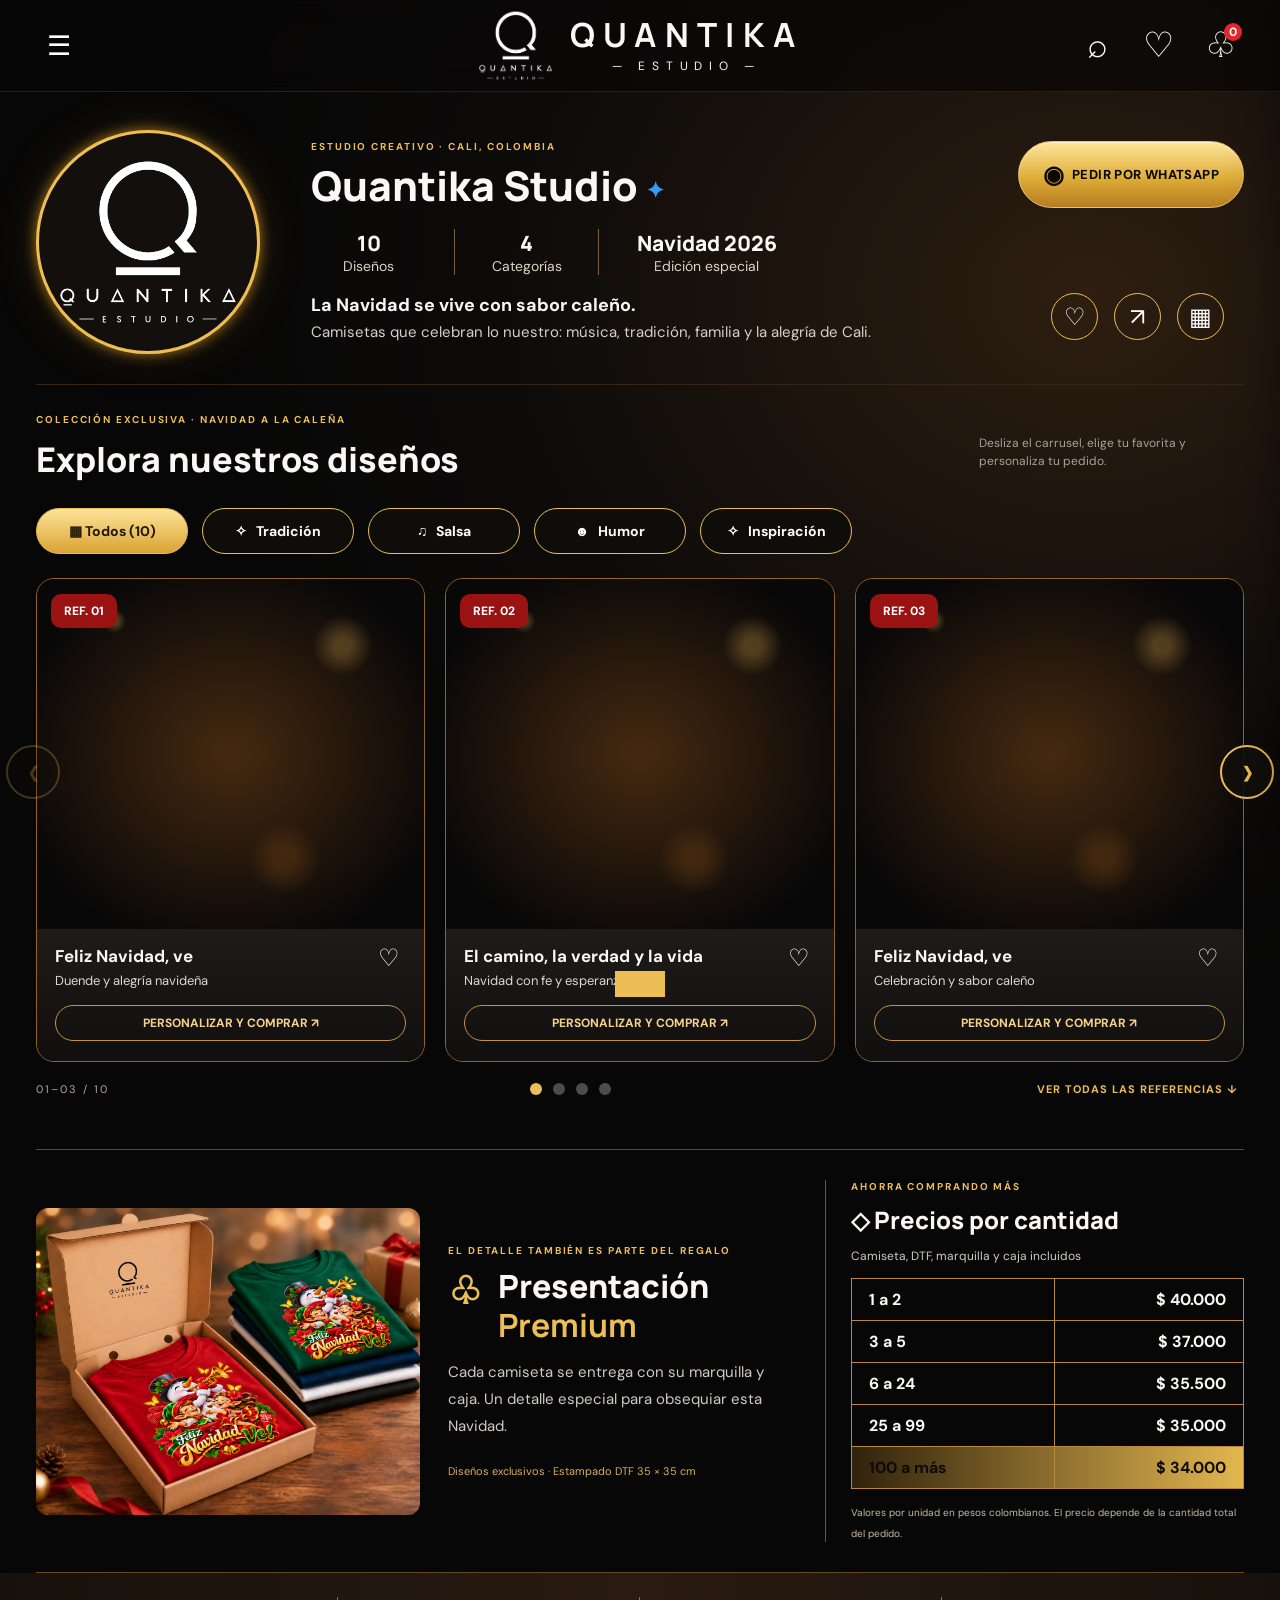
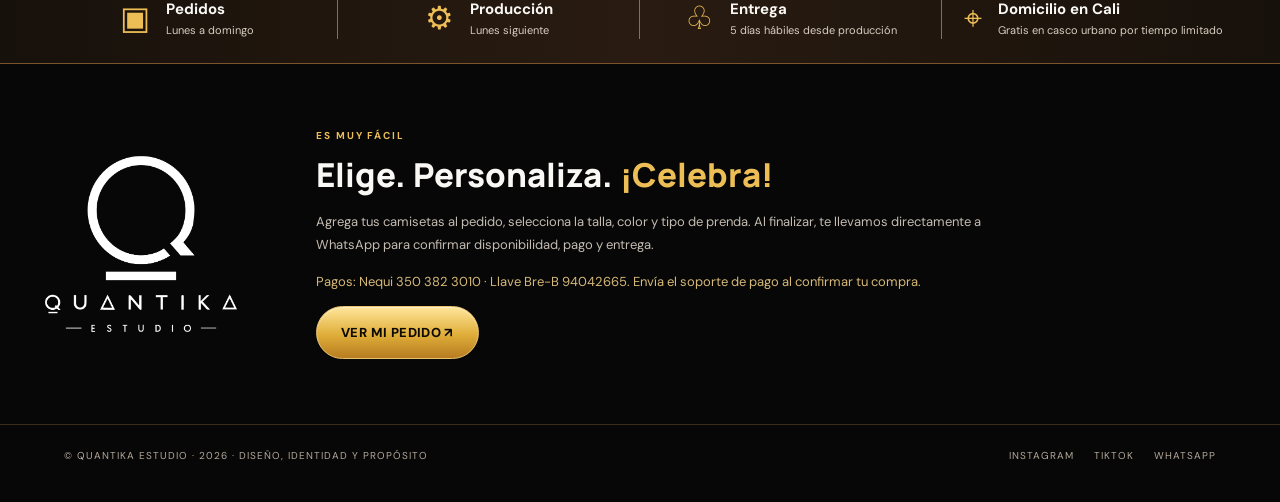
==== commit 00165fed: "Add files via upload" ====
--- a/index.html
+++ b/index.html
@@ -4,7 +4,7 @@
 <header class="masthead"><button class="icon-btn menu-btn" id="menuBtn" aria-label="Abrir menú" aria-expanded="false">☰</button><a class="mastbrand" href="#inicio"><img src="assets/quantika-logo-original-white.png" alt="Logo original Quantika Estudio"><span><b>QUANTIKA</b><small>— ESTUDIO —</small></span></a><div class="topicons"><button class="icon-btn" id="searchBtn" aria-label="Buscar camisetas">⌕</button><a class="icon-btn" href="https://www.instagram.com/quantikaestudio/" target="_blank" rel="noopener" aria-label="Instagram de Quantika">♡</a><button class="icon-btn cart-icon" id="topCart" aria-label="Abrir mi pedido">♧<span id="cartNumber">0</span></button></div></header>
 <nav id="mobileMenu" class="menu-pop" hidden><a href="#catalogo">Colección</a><a href="#experiencia">Presentación</a><a href="#precios">Precios</a><a href="#entregas">Entregas</a><a href="https://www.instagram.com/quantikaestudio/" target="_blank" rel="noopener">Instagram</a></nav>
 <main id="inicio">
-<section class="profile width"><div class="profile-avatar"><img src="assets/quantika-logo-original-white.png" alt="Quantika Estudio"></div><div class="profile-main"><div class="profile-line"><div><p class="eyebrow">ESTUDIO CREATIVO · CALI, COLOMBIA</p><h1>Quantika Studio <span class="verify" aria-label="Identidad de marca">✦</span></h1></div><a class="whatsapp cta" href="https://wa.me/573503823010?text=Hola%20Quantika%2C%20quiero%20conocer%20la%20colecci%C3%B3n%20Navidad%20a%20la%20Cale%C3%B1a" target="_blank" rel="noopener"><span>◉</span> PEDIR POR WHATSAPP</a></div><div class="stats"><div><b>10</b><span>Diseños</span></div><div><b>4</b><span>Categorías</span></div><div><b>Navidad 2026</b><span>Edición especial</span></div></div><div class="profile-summary"><h2>La Navidad se vive con sabor caleño.</h2><p>Camisetas que celebran lo nuestro: música, tradición, familia y la alegría de Cali.</p></div><div class="profile-actions"><a href="https://www.instagram.com/quantikaestudio/" target="_blank" rel="noopener" title="Visitar Instagram" aria-label="Visitar Instagram">♡</a><button id="shareBtn" title="Compartir tienda" aria-label="Compartir tienda">↗</button><a href="#catalogo" title="Ver diseños" aria-label="Ver diseños">▦</a></div></div></section>
+<section class="profile width"><div class="profile-avatar"><img src="assets/quantika-logo-original-white.png" alt="Quantika Estudio"></div><div class="profile-main"><div class="profile-line"><div><p class="eyebrow">ESTUDIO CREATIVO · CALI, COLOMBIA</p><h1>Quantika Studio <span class="verify" aria-label="Identidad de marca">✦</span></h1></div><a class="whatsapp cta" href="https://wa.me/573503823010?text=Hola%20Quantika%2C%20quiero%20conocer%20la%20colecci%C3%B3n%20Navidad%20a%20la%20Cale%C3%B1a" target="_blank" rel="noopener"><span>◉</span> PEDIR POR WHATSAPP</a></div><div class="stats"><div><b id="designCount">10</b><span>Diseños</span></div><div><b id="categoryCount">4</b><span>Categorías</span></div><div><b>Navidad 2026</b><span>Edición especial</span></div></div><div class="profile-summary"><h2>La Navidad se vive con sabor caleño.</h2><p>Camisetas que celebran lo nuestro: música, tradición, familia y la alegría de Cali.</p></div><div class="profile-actions"><a href="https://www.instagram.com/quantikaestudio/" target="_blank" rel="noopener" title="Visitar Instagram" aria-label="Visitar Instagram">♡</a><button id="shareBtn" title="Compartir tienda" aria-label="Compartir tienda">↗</button><a href="#catalogo" title="Ver diseños" aria-label="Ver diseños">▦</a></div></div></section>
 <div class="gold-divider width"></div>
 <section class="catalog width" id="catalogo"><div class="section-row"><div><p class="eyebrow">COLECCIÓN EXCLUSIVA · NAVIDAD A LA CALEÑA</p><h2>Explora nuestros diseños</h2></div><p class="hint">Desliza el carrusel, elige tu favorita y personaliza tu pedido.</p></div><div class="filterbar" id="filters"><button data-filter="Todos" class="filter active">▦ &nbsp; Todos (10)</button><button data-filter="Tradición" class="filter">✧ &nbsp; Tradición</button><button data-filter="Salsa" class="filter">♫ &nbsp; Salsa</button><button data-filter="Humor" class="filter">☻ &nbsp; Humor</button><button data-filter="Inspiración" class="filter">✧ &nbsp; Inspiración</button></div><div class="slider-wrap"><button class="arrow prev" id="prev" aria-label="Diseños anteriores">‹</button><div class="products" id="products" aria-live="polite"></div><button class="arrow next" id="next" aria-label="Siguientes diseños">›</button></div><div class="slider-bottom"><span id="slideText">01–03 / 10</span><div class="dots" id="dots" aria-label="Páginas del catálogo"></div><button id="showAll" class="small-link">VER TODAS LAS REFERENCIAS ↓</button></div><div id="allProducts" class="all-products" hidden></div></section>
 <section class="details width" id="experiencia"><div class="pack-photo"><img src="assets/packaging.webp" alt="Camiseta Quantika en su caja de presentación"></div><div class="pack-copy"><p class="eyebrow">EL DETALLE TAMBIÉN ES PARTE DEL REGALO</p><h2><span>♧</span> Presentación<br><strong>Premium</strong></h2><p>Cada camiseta se entrega con su marquilla y caja. Un detalle especial para obsequiar esta Navidad.</p><div class="tagline">Diseños exclusivos · Estampado DTF 35 × 35 cm</div></div><div class="prices" id="precios"><p class="eyebrow">AHORRA COMPRANDO MÁS</p><h2>◇ Precios por cantidad</h2><p class="subnote">Camiseta, DTF, marquilla y caja incluidos</p><table><tbody><tr><td>1 a 2</td><td>$40.000</td></tr><tr><td>3 a 5</td><td>$37.000</td></tr><tr><td>6 a 24</td><td>$35.500</td></tr><tr><td>25 a 99</td><td>$35.000</td></tr><tr class="highlight"><td>100 o más</td><td>$34.000</td></tr></tbody></table><small>Valores por unidad en pesos colombianos. El precio depende de la cantidad total del pedido.</small></div></section>
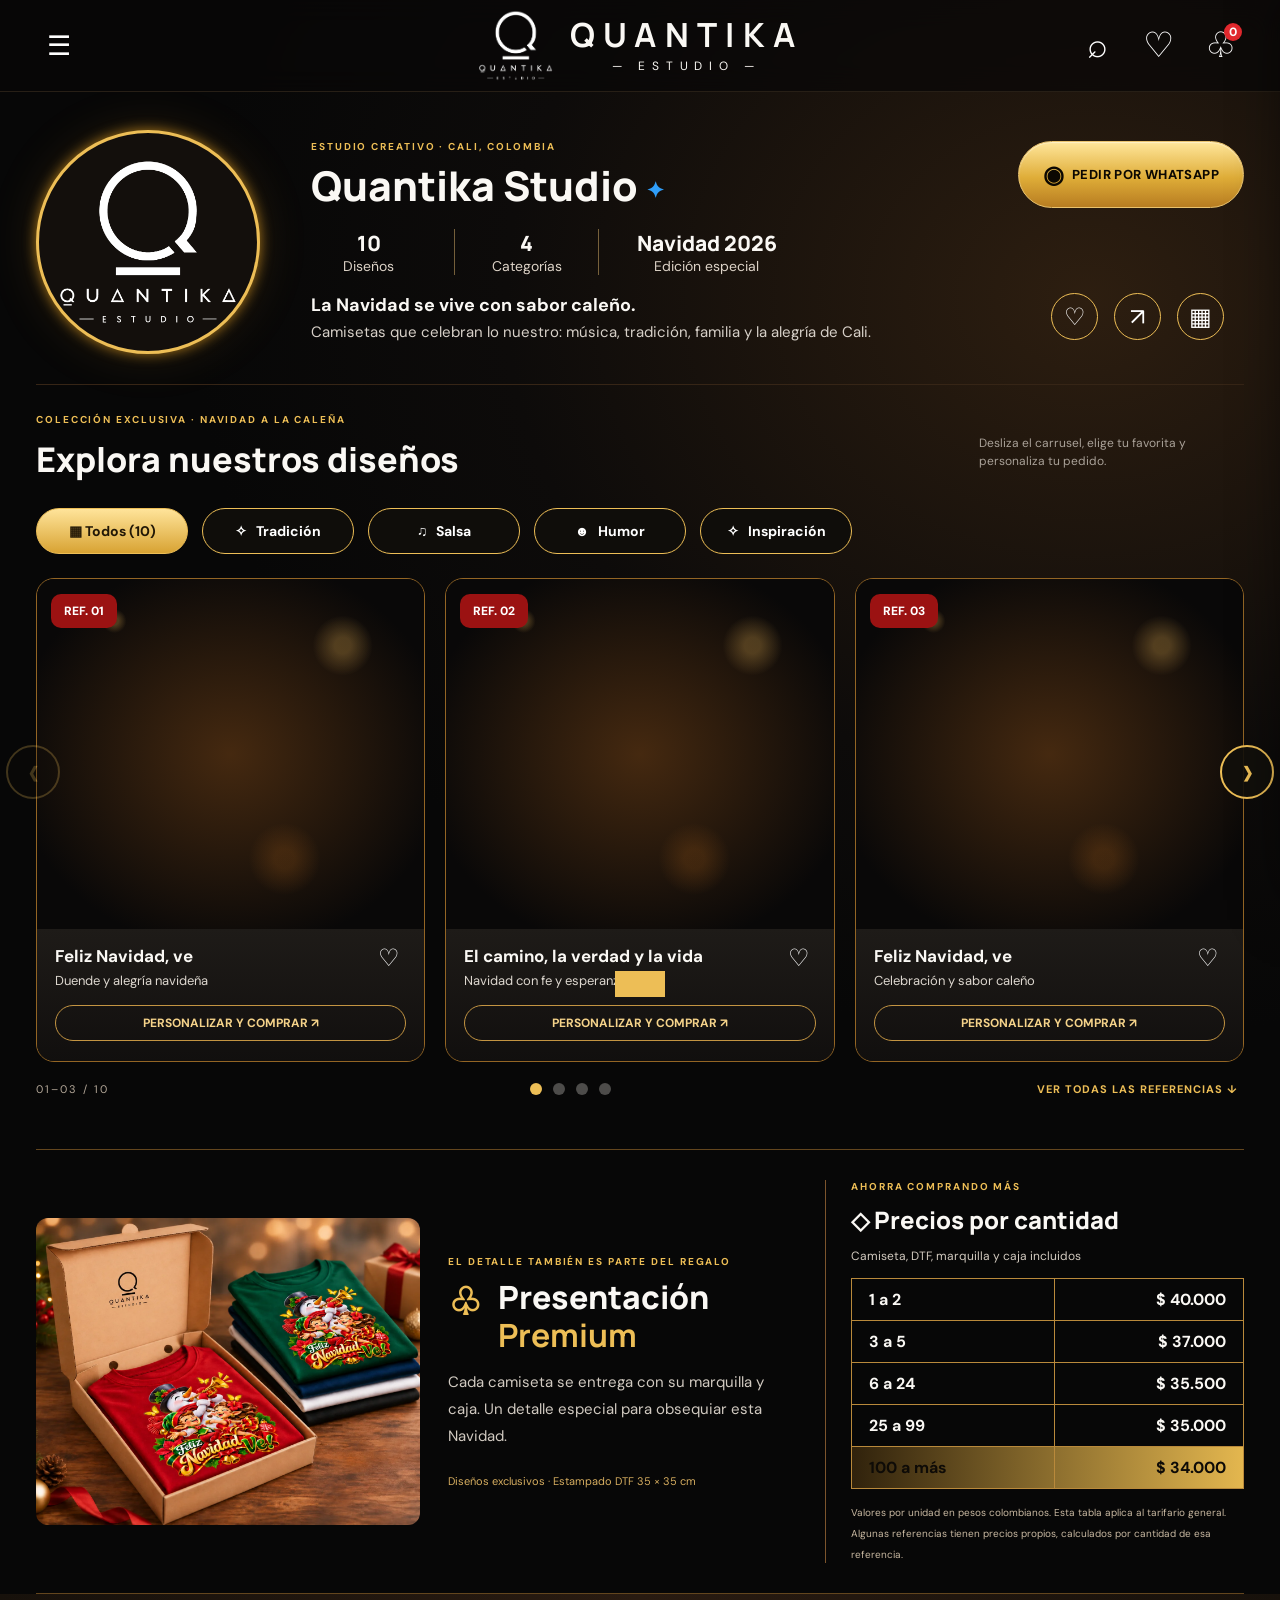
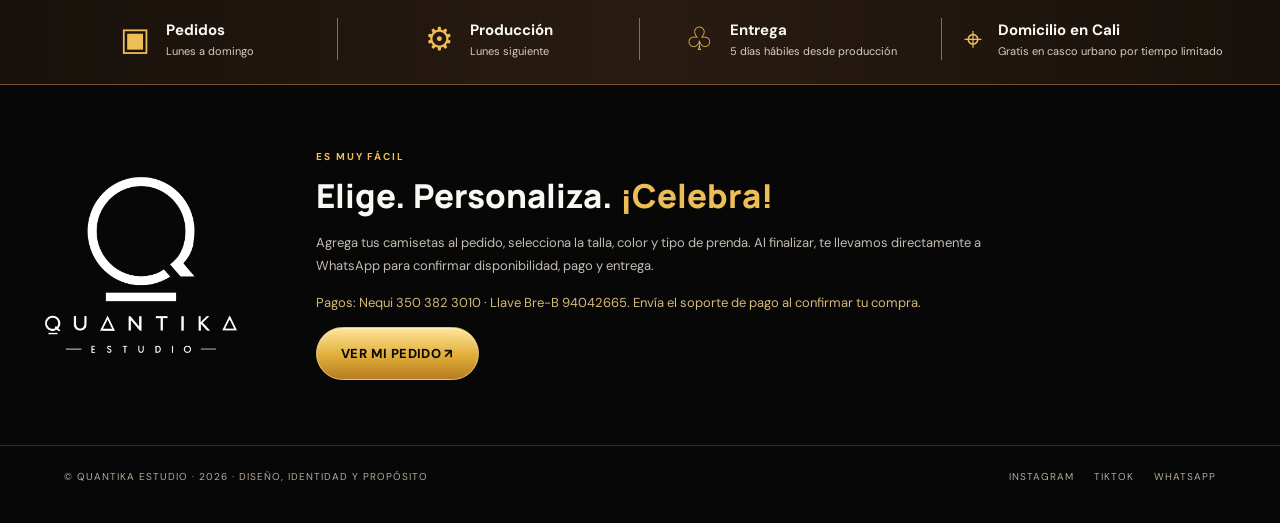
==== commit 59314a52: "Add files via upload" ====
--- a/index.html
+++ b/index.html
@@ -4,12 +4,12 @@
 <header class="masthead"><button class="icon-btn menu-btn" id="menuBtn" aria-label="Abrir menú" aria-expanded="false">☰</button><a class="mastbrand" href="#inicio"><img src="assets/quantika-logo-original-white.png" alt="Logo original Quantika Estudio"><span><b>QUANTIKA</b><small>— ESTUDIO —</small></span></a><div class="topicons"><button class="icon-btn" id="searchBtn" aria-label="Buscar camisetas">⌕</button><a class="icon-btn" href="https://www.instagram.com/quantikaestudio/" target="_blank" rel="noopener" aria-label="Instagram de Quantika">♡</a><button class="icon-btn cart-icon" id="topCart" aria-label="Abrir mi pedido">♧<span id="cartNumber">0</span></button></div></header>
 <nav id="mobileMenu" class="menu-pop" hidden><a href="#catalogo">Colección</a><a href="#experiencia">Presentación</a><a href="#precios">Precios</a><a href="#entregas">Entregas</a><a href="https://www.instagram.com/quantikaestudio/" target="_blank" rel="noopener">Instagram</a></nav>
 <main id="inicio">
-<section class="profile width"><div class="profile-avatar"><img src="assets/quantika-logo-original-white.png" alt="Quantika Estudio"></div><div class="profile-main"><div class="profile-line"><div><p class="eyebrow">ESTUDIO CREATIVO · CALI, COLOMBIA</p><h1>Quantika Studio <span class="verify" aria-label="Identidad de marca">✦</span></h1></div><a class="whatsapp cta" href="https://wa.me/573503823010?text=Hola%20Quantika%2C%20quiero%20conocer%20la%20colecci%C3%B3n%20Navidad%20a%20la%20Cale%C3%B1a" target="_blank" rel="noopener"><span>◉</span> PEDIR POR WHATSAPP</a></div><div class="stats"><div><b id="designCount">10</b><span>Diseños</span></div><div><b id="categoryCount">4</b><span>Categorías</span></div><div><b>Navidad 2026</b><span>Edición especial</span></div></div><div class="profile-summary"><h2>La Navidad se vive con sabor caleño.</h2><p>Camisetas que celebran lo nuestro: música, tradición, familia y la alegría de Cali.</p></div><div class="profile-actions"><a href="https://www.instagram.com/quantikaestudio/" target="_blank" rel="noopener" title="Visitar Instagram" aria-label="Visitar Instagram">♡</a><button id="shareBtn" title="Compartir tienda" aria-label="Compartir tienda">↗</button><a href="#catalogo" title="Ver diseños" aria-label="Ver diseños">▦</a></div></div></section>
+<section class="profile width"><div class="profile-avatar"><img src="assets/quantika-logo-original-white.png" alt="Quantika Estudio"></div><div class="profile-main"><div class="profile-line"><div><p class="eyebrow">ESTUDIO CREATIVO · CALI, COLOMBIA</p><h1>Quantika Studio <span class="verify" aria-label="Identidad de marca">✦</span></h1></div><a class="whatsapp cta" href="https://wa.me/573503823010?text=hola%20quantika%20me%20interesan%20las%20camisetas" target="_blank" rel="noopener"><span>◉</span> PEDIR POR WHATSAPP</a></div><div class="stats"><div><b id="designCount">10</b><span>Diseños</span></div><div><b id="categoryCount">4</b><span>Categorías</span></div><div><b>Navidad 2026</b><span>Edición especial</span></div></div><div class="profile-summary"><h2>La Navidad se vive con sabor caleño.</h2><p>Camisetas que celebran lo nuestro: música, tradición, familia y la alegría de Cali.</p></div><div class="profile-actions"><a href="https://www.instagram.com/quantikaestudio/" target="_blank" rel="noopener" title="Visitar Instagram" aria-label="Visitar Instagram">♡</a><button id="shareBtn" title="Compartir tienda" aria-label="Compartir tienda">↗</button><a href="#catalogo" title="Ver diseños" aria-label="Ver diseños">▦</a></div></div></section>
 <div class="gold-divider width"></div>
 <section class="catalog width" id="catalogo"><div class="section-row"><div><p class="eyebrow">COLECCIÓN EXCLUSIVA · NAVIDAD A LA CALEÑA</p><h2>Explora nuestros diseños</h2></div><p class="hint">Desliza el carrusel, elige tu favorita y personaliza tu pedido.</p></div><div class="filterbar" id="filters"><button data-filter="Todos" class="filter active">▦ &nbsp; Todos (10)</button><button data-filter="Tradición" class="filter">✧ &nbsp; Tradición</button><button data-filter="Salsa" class="filter">♫ &nbsp; Salsa</button><button data-filter="Humor" class="filter">☻ &nbsp; Humor</button><button data-filter="Inspiración" class="filter">✧ &nbsp; Inspiración</button></div><div class="slider-wrap"><button class="arrow prev" id="prev" aria-label="Diseños anteriores">‹</button><div class="products" id="products" aria-live="polite"></div><button class="arrow next" id="next" aria-label="Siguientes diseños">›</button></div><div class="slider-bottom"><span id="slideText">01–03 / 10</span><div class="dots" id="dots" aria-label="Páginas del catálogo"></div><button id="showAll" class="small-link">VER TODAS LAS REFERENCIAS ↓</button></div><div id="allProducts" class="all-products" hidden></div></section>
-<section class="details width" id="experiencia"><div class="pack-photo"><img src="assets/packaging.webp" alt="Camiseta Quantika en su caja de presentación"></div><div class="pack-copy"><p class="eyebrow">EL DETALLE TAMBIÉN ES PARTE DEL REGALO</p><h2><span>♧</span> Presentación<br><strong>Premium</strong></h2><p>Cada camiseta se entrega con su marquilla y caja. Un detalle especial para obsequiar esta Navidad.</p><div class="tagline">Diseños exclusivos · Estampado DTF 35 × 35 cm</div></div><div class="prices" id="precios"><p class="eyebrow">AHORRA COMPRANDO MÁS</p><h2>◇ Precios por cantidad</h2><p class="subnote">Camiseta, DTF, marquilla y caja incluidos</p><table><tbody><tr><td>1 a 2</td><td>$40.000</td></tr><tr><td>3 a 5</td><td>$37.000</td></tr><tr><td>6 a 24</td><td>$35.500</td></tr><tr><td>25 a 99</td><td>$35.000</td></tr><tr class="highlight"><td>100 o más</td><td>$34.000</td></tr></tbody></table><small>Valores por unidad en pesos colombianos. El precio depende de la cantidad total del pedido.</small></div></section>
+<section class="details width" id="experiencia"><div class="pack-photo"><img src="assets/packaging.webp" alt="Camiseta Quantika en su caja de presentación"></div><div class="pack-copy"><p class="eyebrow">EL DETALLE TAMBIÉN ES PARTE DEL REGALO</p><h2><span>♧</span> Presentación<br><strong>Premium</strong></h2><p>Cada camiseta se entrega con su marquilla y caja. Un detalle especial para obsequiar esta Navidad.</p><div class="tagline">Diseños exclusivos · Estampado DTF 35 × 35 cm</div></div><div class="prices" id="precios"><p class="eyebrow">AHORRA COMPRANDO MÁS</p><h2>◇ Precios por cantidad</h2><p class="subnote">Camiseta, DTF, marquilla y caja incluidos</p><table><tbody><tr><td>1 a 2</td><td>$40.000</td></tr><tr><td>3 a 5</td><td>$37.000</td></tr><tr><td>6 a 24</td><td>$35.500</td></tr><tr><td>25 a 99</td><td>$35.000</td></tr><tr class="highlight"><td>100 o más</td><td>$34.000</td></tr></tbody></table><small>Valores por unidad en pesos colombianos. Esta tabla aplica al tarifario general. Algunas referencias tienen precios propios, calculados por cantidad de esa referencia.</small></div></section>
 <section class="service-band" id="entregas"><div class="width service-items"><div><span>▣</span><p><b>Pedidos</b><small>Lunes a domingo</small></p></div><div><span>⚙</span><p><b>Producción</b><small>Lunes siguiente</small></p></div><div><span>♧</span><p><b>Entrega</b><small>5 días hábiles desde producción</small></p></div><div><span>⌖</span><p><b>Domicilio en Cali</b><small>Gratis en casco urbano por tiempo limitado</small></p></div></div></section>
 <section class="bottom width"><img src="assets/quantika-logo-original-white.png" alt="Quantika Estudio"><div><p class="eyebrow">ES MUY FÁCIL</p><h2>Elige. Personaliza. <span>¡Celebra!</span></h2><p>Agrega tus camisetas al pedido, selecciona la talla, color y tipo de prenda. Al finalizar, te llevamos directamente a WhatsApp para confirmar disponibilidad, pago y entrega.</p><p class="pay-note">Pagos: Nequi 350 382 3010 · Llave Bre-B 94042665. Envía el soporte de pago al confirmar tu compra.</p><button class="whatsapp cta" id="bottomCart">VER MI PEDIDO ↗</button></div></section>
-</main><footer><div>© QUANTIKA ESTUDIO · 2026 · DISEÑO, IDENTIDAD Y PROPÓSITO</div><div><a href="https://www.instagram.com/quantikaestudio/" target="_blank" rel="noopener">INSTAGRAM</a><a href="https://www.tiktok.com/@quantikaestudio" target="_blank" rel="noopener">TIKTOK</a><a href="https://wa.me/573503823010" target="_blank" rel="noopener">WHATSAPP</a></div></footer>
-<div id="overlay" hidden></div><aside id="cartDrawer" class="cart-drawer" aria-label="Mi pedido" aria-hidden="true"><div class="drawer-head"><div><p class="eyebrow">QUANTIKA STUDIO</p><h2>Mi pedido <span id="cartCount"></span></h2></div><button class="close" id="closeCart" aria-label="Cerrar carrito">×</button></div><div id="cartItems" class="cart-items"></div><div class="checkout"><label for="customerName">TU NOMBRE (OPCIONAL)</label><input id="customerName" placeholder="Nombre de quien realiza el pedido"><label for="customerZone">ZONA DE ENTREGA (OPCIONAL)</label><input id="customerZone" placeholder="Barrio o ciudad"><div class="checkout-total"><div><small>PRECIO POR VOLUMEN</small><span id="tier"></span></div><b id="total">$0</b></div><p>Los detalles finales y el pago se confirman directamente por WhatsApp.</p><button class="whatsapp cta full" id="checkoutBtn">ENVIAR PEDIDO A WHATSAPP ↗</button></div></aside>
+</main><footer><div>© QUANTIKA ESTUDIO · 2026 · DISEÑO, IDENTIDAD Y PROPÓSITO</div><div><a href="https://www.instagram.com/quantikaestudio/" target="_blank" rel="noopener">INSTAGRAM</a><a href="https://www.tiktok.com/@quantikaestudio" target="_blank" rel="noopener">TIKTOK</a><a href="https://wa.me/573503823010?text=hola%20quantika%20me%20interesan%20las%20camisetas" target="_blank" rel="noopener">WHATSAPP</a></div></footer>
+<div id="overlay" hidden></div><aside id="cartDrawer" class="cart-drawer" aria-label="Mi pedido" aria-hidden="true"><div class="drawer-head"><div><p class="eyebrow">QUANTIKA STUDIO</p><h2>Mi pedido <span id="cartCount"></span></h2></div><button class="close" id="closeCart" aria-label="Cerrar carrito">×</button></div><div id="cartItems" class="cart-items"></div><div class="checkout"><div class="checkout-total"><div><small>PRECIO POR VOLUMEN</small><span id="tier"></span></div><b id="total">$0</b></div><p>Los detalles finales y el pago se confirman directamente por WhatsApp.</p><button class="whatsapp cta full" id="checkoutBtn">ENVIAR PEDIDO A WHATSAPP ↗</button></div></aside>
 <dialog id="productDialog"><button class="close modal-close" id="closeProduct" aria-label="Cerrar producto">×</button><div id="modalContent"></div></dialog><div id="toast" role="status" aria-live="polite"></div><script src="app.js" defer></script></body></html>
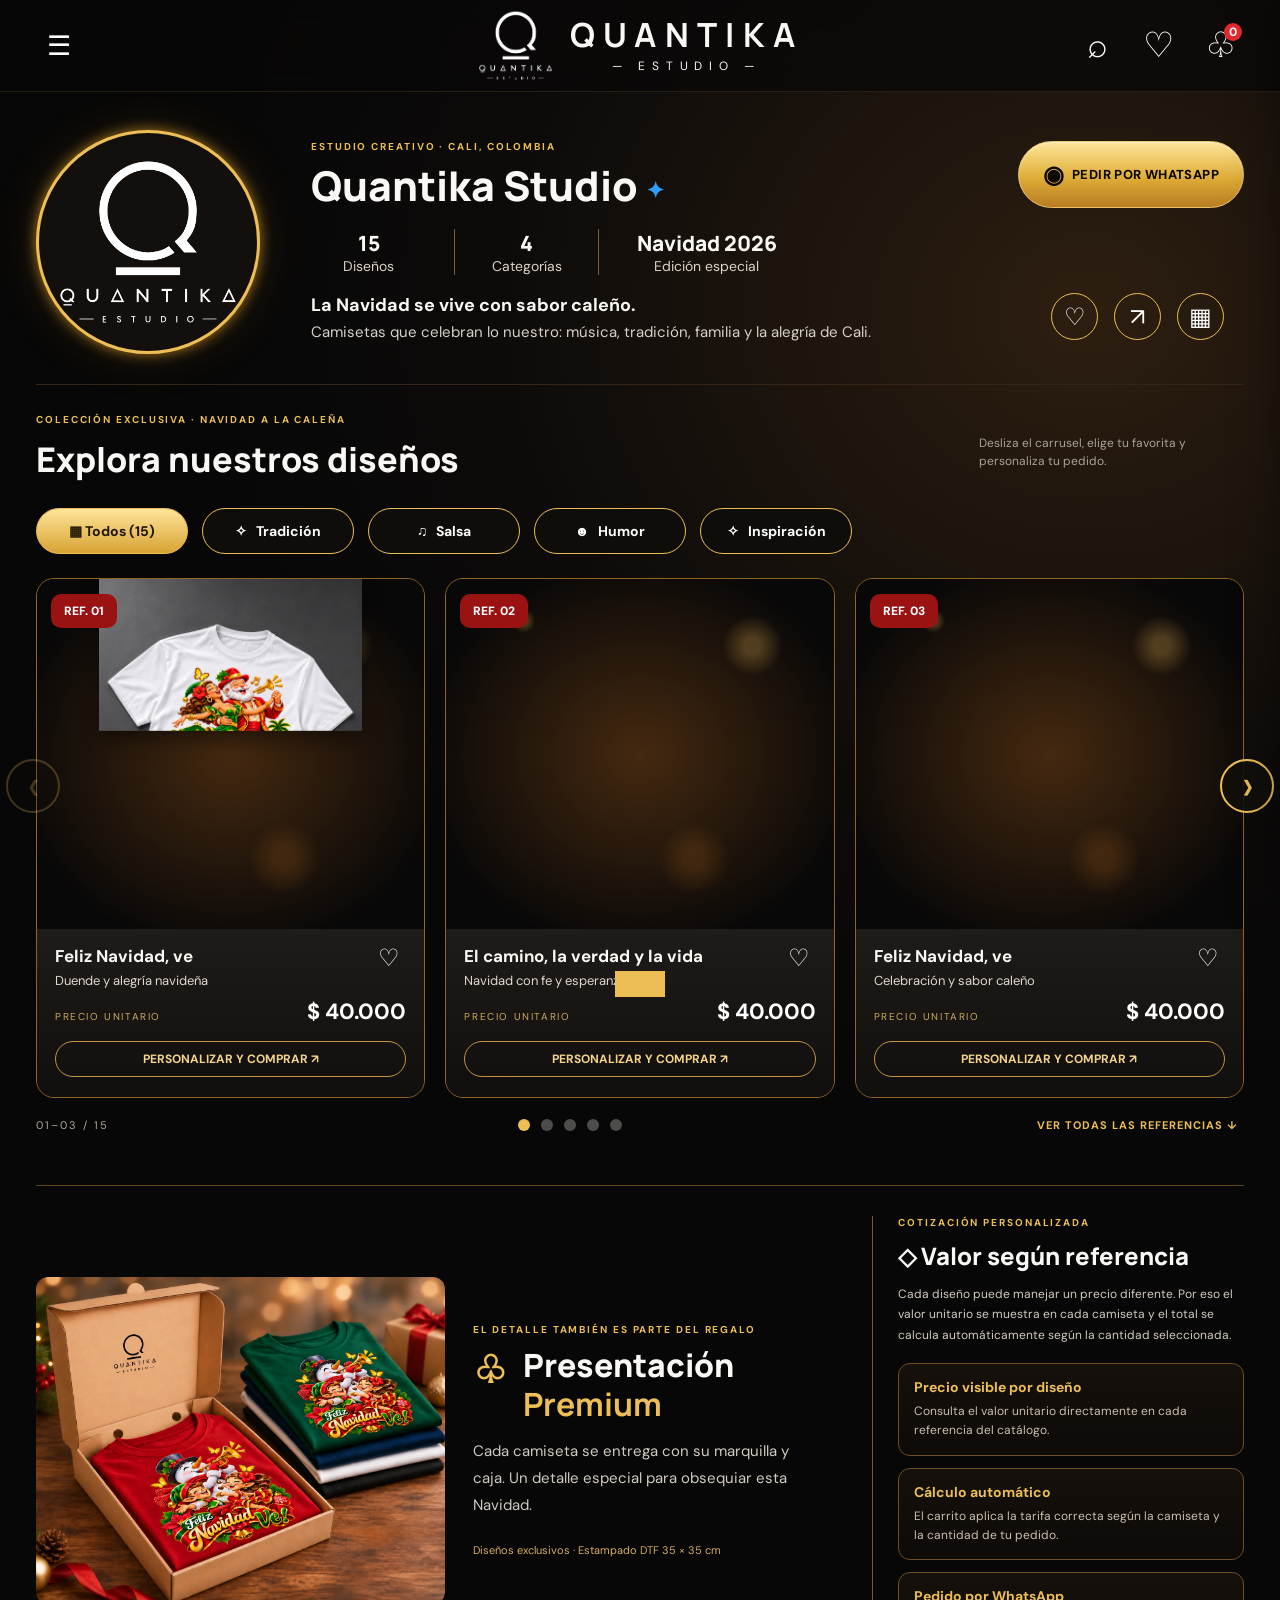
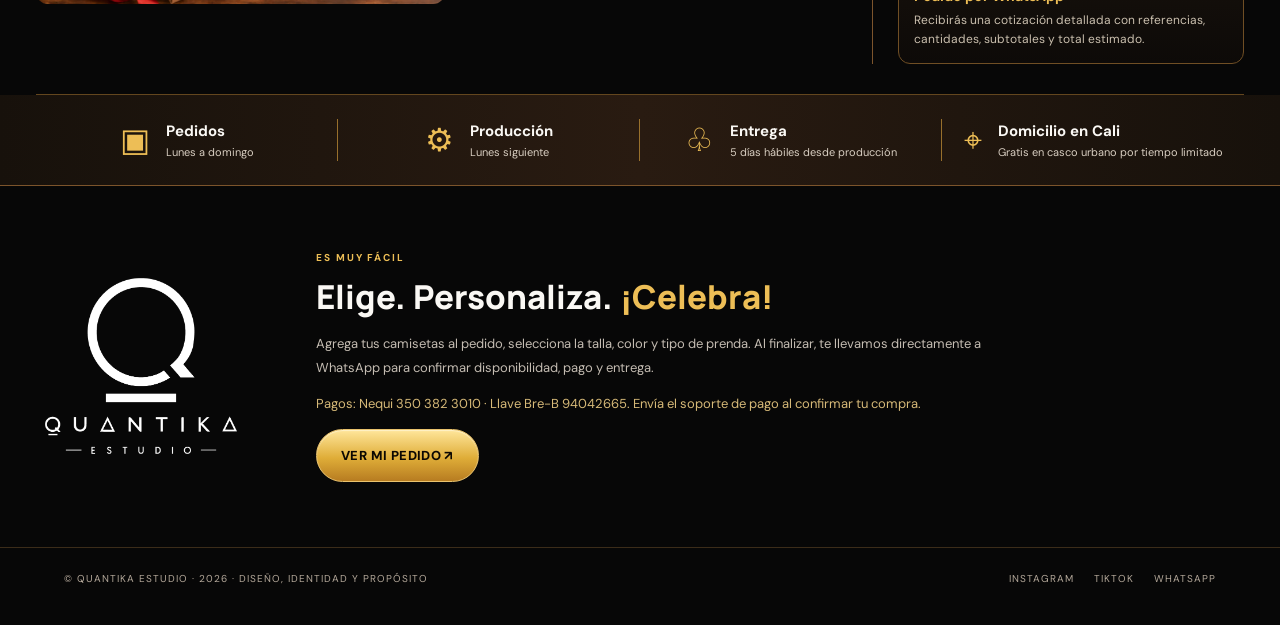
==== commit b7f5c73e: "Add files via upload" ====
--- a/index.html
+++ b/index.html
@@ -1,13 +1,13 @@
 <!doctype html>
-<html lang="es"><head><meta charset="utf-8"><meta name="viewport" content="width=device-width, initial-scale=1"><meta name="theme-color" content="#070707"><meta name="description" content="Quantika Estudio · Navidad a la Caleña 2026. Diez diseños que celebran nuestras tradiciones. Elige tus camisetas y pide por WhatsApp."><title>Quantika Estudio — Navidad a la Caleña</title><link rel="icon" href="assets/quantika-logo-original-white.png"><link rel="preconnect" href="https://fonts.googleapis.com"><link rel="preconnect" href="https://fonts.gstatic.com" crossorigin><link href="https://fonts.googleapis.com/css2?family=DM+Sans:wght@400;500;600;700&family=Manrope:wght@400;500;600;700;800&display=swap" rel="stylesheet"><link rel="stylesheet" href="style.css"></head>
+<html lang="es"><head><meta charset="utf-8"><meta name="viewport" content="width=device-width, initial-scale=1"><meta name="theme-color" content="#070707"><meta name="description" content="Quantika Estudio · Navidad a la Caleña 2026. Diez diseños que celebran nuestras tradiciones. Elige tus camisetas y pide por WhatsApp."><title>Quantika Estudio — Navidad a la Caleña</title><link rel="icon" href="assets/favicon-symbol-black.png"><link rel="preconnect" href="https://fonts.googleapis.com"><link rel="preconnect" href="https://fonts.gstatic.com" crossorigin><link href="https://fonts.googleapis.com/css2?family=DM+Sans:wght@400;500;600;700&family=Manrope:wght@400;500;600;700;800&display=swap" rel="stylesheet"><link rel="stylesheet" href="style.css"></head>
 <body>
 <header class="masthead"><button class="icon-btn menu-btn" id="menuBtn" aria-label="Abrir menú" aria-expanded="false">☰</button><a class="mastbrand" href="#inicio"><img src="assets/quantika-logo-original-white.png" alt="Logo original Quantika Estudio"><span><b>QUANTIKA</b><small>— ESTUDIO —</small></span></a><div class="topicons"><button class="icon-btn" id="searchBtn" aria-label="Buscar camisetas">⌕</button><a class="icon-btn" href="https://www.instagram.com/quantikaestudio/" target="_blank" rel="noopener" aria-label="Instagram de Quantika">♡</a><button class="icon-btn cart-icon" id="topCart" aria-label="Abrir mi pedido">♧<span id="cartNumber">0</span></button></div></header>
-<nav id="mobileMenu" class="menu-pop" hidden><a href="#catalogo">Colección</a><a href="#experiencia">Presentación</a><a href="#precios">Precios</a><a href="#entregas">Entregas</a><a href="https://www.instagram.com/quantikaestudio/" target="_blank" rel="noopener">Instagram</a></nav>
+<nav id="mobileMenu" class="menu-pop" hidden><a href="#catalogo">Colección</a><a href="#experiencia">Presentación</a><a href="#experiencia">Información</a><a href="#entregas">Entregas</a><a href="https://www.instagram.com/quantikaestudio/" target="_blank" rel="noopener">Instagram</a></nav>
 <main id="inicio">
 <section class="profile width"><div class="profile-avatar"><img src="assets/quantika-logo-original-white.png" alt="Quantika Estudio"></div><div class="profile-main"><div class="profile-line"><div><p class="eyebrow">ESTUDIO CREATIVO · CALI, COLOMBIA</p><h1>Quantika Studio <span class="verify" aria-label="Identidad de marca">✦</span></h1></div><a class="whatsapp cta" href="https://wa.me/573503823010?text=hola%20quantika%20me%20interesan%20las%20camisetas" target="_blank" rel="noopener"><span>◉</span> PEDIR POR WHATSAPP</a></div><div class="stats"><div><b id="designCount">10</b><span>Diseños</span></div><div><b id="categoryCount">4</b><span>Categorías</span></div><div><b>Navidad 2026</b><span>Edición especial</span></div></div><div class="profile-summary"><h2>La Navidad se vive con sabor caleño.</h2><p>Camisetas que celebran lo nuestro: música, tradición, familia y la alegría de Cali.</p></div><div class="profile-actions"><a href="https://www.instagram.com/quantikaestudio/" target="_blank" rel="noopener" title="Visitar Instagram" aria-label="Visitar Instagram">♡</a><button id="shareBtn" title="Compartir tienda" aria-label="Compartir tienda">↗</button><a href="#catalogo" title="Ver diseños" aria-label="Ver diseños">▦</a></div></div></section>
 <div class="gold-divider width"></div>
 <section class="catalog width" id="catalogo"><div class="section-row"><div><p class="eyebrow">COLECCIÓN EXCLUSIVA · NAVIDAD A LA CALEÑA</p><h2>Explora nuestros diseños</h2></div><p class="hint">Desliza el carrusel, elige tu favorita y personaliza tu pedido.</p></div><div class="filterbar" id="filters"><button data-filter="Todos" class="filter active">▦ &nbsp; Todos (10)</button><button data-filter="Tradición" class="filter">✧ &nbsp; Tradición</button><button data-filter="Salsa" class="filter">♫ &nbsp; Salsa</button><button data-filter="Humor" class="filter">☻ &nbsp; Humor</button><button data-filter="Inspiración" class="filter">✧ &nbsp; Inspiración</button></div><div class="slider-wrap"><button class="arrow prev" id="prev" aria-label="Diseños anteriores">‹</button><div class="products" id="products" aria-live="polite"></div><button class="arrow next" id="next" aria-label="Siguientes diseños">›</button></div><div class="slider-bottom"><span id="slideText">01–03 / 10</span><div class="dots" id="dots" aria-label="Páginas del catálogo"></div><button id="showAll" class="small-link">VER TODAS LAS REFERENCIAS ↓</button></div><div id="allProducts" class="all-products" hidden></div></section>
-<section class="details width" id="experiencia"><div class="pack-photo"><img src="assets/packaging.webp" alt="Camiseta Quantika en su caja de presentación"></div><div class="pack-copy"><p class="eyebrow">EL DETALLE TAMBIÉN ES PARTE DEL REGALO</p><h2><span>♧</span> Presentación<br><strong>Premium</strong></h2><p>Cada camiseta se entrega con su marquilla y caja. Un detalle especial para obsequiar esta Navidad.</p><div class="tagline">Diseños exclusivos · Estampado DTF 35 × 35 cm</div></div><div class="prices" id="precios"><p class="eyebrow">AHORRA COMPRANDO MÁS</p><h2>◇ Precios por cantidad</h2><p class="subnote">Camiseta, DTF, marquilla y caja incluidos</p><table><tbody><tr><td>1 a 2</td><td>$40.000</td></tr><tr><td>3 a 5</td><td>$37.000</td></tr><tr><td>6 a 24</td><td>$35.500</td></tr><tr><td>25 a 99</td><td>$35.000</td></tr><tr class="highlight"><td>100 o más</td><td>$34.000</td></tr></tbody></table><small>Valores por unidad en pesos colombianos. Esta tabla aplica al tarifario general. Algunas referencias tienen precios propios, calculados por cantidad de esa referencia.</small></div></section>
+<section class="details width" id="experiencia"><div class="pack-photo"><img src="assets/packaging.webp" alt="Camiseta Quantika en su caja de presentación"></div><div class="pack-copy"><p class="eyebrow">EL DETALLE TAMBIÉN ES PARTE DEL REGALO</p><h2><span>♧</span> Presentación<br><strong>Premium</strong></h2><p>Cada camiseta se entrega con su marquilla y caja. Un detalle especial para obsequiar esta Navidad.</p><div class="tagline">Diseños exclusivos · Estampado DTF 35 × 35 cm</div></div><div class="quote-note" id="precios"><p class="eyebrow">COTIZACIÓN PERSONALIZADA</p><h2>◇ Valor según referencia</h2><p class="subnote">Cada diseño puede manejar un precio diferente. Por eso el valor unitario se muestra en cada camiseta y el total se calcula automáticamente según la cantidad seleccionada.</p><div class="quote-card"><div><b>Precio visible por diseño</b><small>Consulta el valor unitario directamente en cada referencia del catálogo.</small></div><div><b>Cálculo automático</b><small>El carrito aplica la tarifa correcta según la camiseta y la cantidad de tu pedido.</small></div><div><b>Pedido por WhatsApp</b><small>Recibirás una cotización detallada con referencias, cantidades, subtotales y total estimado.</small></div></div></div></section>
 <section class="service-band" id="entregas"><div class="width service-items"><div><span>▣</span><p><b>Pedidos</b><small>Lunes a domingo</small></p></div><div><span>⚙</span><p><b>Producción</b><small>Lunes siguiente</small></p></div><div><span>♧</span><p><b>Entrega</b><small>5 días hábiles desde producción</small></p></div><div><span>⌖</span><p><b>Domicilio en Cali</b><small>Gratis en casco urbano por tiempo limitado</small></p></div></div></section>
 <section class="bottom width"><img src="assets/quantika-logo-original-white.png" alt="Quantika Estudio"><div><p class="eyebrow">ES MUY FÁCIL</p><h2>Elige. Personaliza. <span>¡Celebra!</span></h2><p>Agrega tus camisetas al pedido, selecciona la talla, color y tipo de prenda. Al finalizar, te llevamos directamente a WhatsApp para confirmar disponibilidad, pago y entrega.</p><p class="pay-note">Pagos: Nequi 350 382 3010 · Llave Bre-B 94042665. Envía el soporte de pago al confirmar tu compra.</p><button class="whatsapp cta" id="bottomCart">VER MI PEDIDO ↗</button></div></section>
 </main><footer><div>© QUANTIKA ESTUDIO · 2026 · DISEÑO, IDENTIDAD Y PROPÓSITO</div><div><a href="https://www.instagram.com/quantikaestudio/" target="_blank" rel="noopener">INSTAGRAM</a><a href="https://www.tiktok.com/@quantikaestudio" target="_blank" rel="noopener">TIKTOK</a><a href="https://wa.me/573503823010?text=hola%20quantika%20me%20interesan%20las%20camisetas" target="_blank" rel="noopener">WHATSAPP</a></div></footer>
--- a/style.css
+++ b/style.css
@@ -1 +1 @@
-:root{--bg:#070707;--panel:#141211;--text:#faf8f4;--muted:#b2aba3;--gold:#edbe56;--gold2:#b77b24;--edge:#7b5a2a}*{box-sizing:border-box}html{scroll-behavior:smooth}body{margin:0;background:radial-gradient(ellipse 70% 35% at 85% 14%,#2d1e10 0%,#0d0b0a 65%,#070707 100%);color:var(--text);font-family:'DM Sans',sans-serif}button,input,select{font:inherit}button{cursor:pointer}a{color:inherit;text-decoration:none}img{display:block;max-width:100%}[hidden]{display:none!important}.width{width:min(1340px,calc(100% - 72px));margin:auto}.masthead{height:92px;display:flex;align-items:center;justify-content:space-between;padding:0 max(3vw,22px);position:relative;border-bottom:1px solid #271f16;background:#090808b8;backdrop-filter:blur(14px);z-index:10}.mastbrand{display:flex;align-items:center;gap:15px;position:absolute;left:50%;transform:translateX(-50%)}.mastbrand img{height:79px;width:78px;object-fit:contain}.mastbrand span{display:flex;align-items:center;flex-direction:column}.mastbrand b{font:700 clamp(19px,2.6vw,38px)/1.1 Manrope;letter-spacing:.25em}.mastbrand small{font-size:12px;letter-spacing:.56em;margin-top:5px}.icon-btn{border:0;background:transparent;color:#fff;font-size:35px;line-height:1;min-width:41px;height:45px;display:grid;place-items:center}.menu-btn{font-size:27px}.topicons{display:flex;gap:20px}.cart-icon{position:relative}.cart-icon span{position:absolute;right:0;top:0;border-radius:50%;background:#e3292e;color:#fff;font-size:12px;min-width:18px;height:18px;display:grid;place-items:center;font-weight:800}.menu-pop{position:absolute;z-index:30;top:92px;left:20px;padding:12px 0;background:#18120b;border:1px solid var(--edge);min-width:230px;box-shadow:0 18px 40px #000a}.menu-pop a{display:block;padding:13px 18px;font-size:13px}.menu-pop a:hover{background:#3b2816}.profile{padding:38px 0 30px;display:grid;grid-template-columns:235px 1fr;gap:40px;align-items:center}.profile-avatar{width:224px;height:224px;border-radius:50%;padding:9px;border:3px solid var(--gold);box-shadow:0 0 13px #f3a923aa,0 0 50px #e3a13a25;background:#130f0c;display:grid;place-items:center}.profile-avatar img{width:94%;height:94%;object-fit:contain}.profile-main{position:relative}.profile-line{display:flex;justify-content:space-between;align-items:center;gap:20px}.eyebrow{font-weight:700;letter-spacing:.19em;font-size:10px;color:var(--gold);margin:0 0 10px}.profile h1{font:800 clamp(29px,3.2vw,45px)/1.12 Manrope;margin:0}.verify{font-size:22px;color:#309ef9;vertical-align:middle}.whatsapp{background:linear-gradient(180deg,#ffe69b,#dfad38 55%,#b77c21);color:#0c0802;border:1px solid #e9c26d;border-radius:60px;font-size:13px;font-weight:800;letter-spacing:.03em;box-shadow:inset 0 1px 1px #fff7;display:inline-flex;align-items:center;justify-content:center;gap:8px;padding:17px 24px;white-space:nowrap}.whatsapp:hover{filter:brightness(1.12)}.whatsapp span{font-size:24px}.stats{display:flex;gap:0;margin:20px 0 18px}.stats>div{display:flex;flex-direction:column;align-items:center;min-width:144px;border-right:1px solid #d8b16a83;padding:0 28px}.stats>div:first-child{padding-left:0}.stats>div:last-child{border:0;min-width:215px}.stats b{font:800 21px Manrope}.stats span{font-size:14px;color:#ddd3c7}.profile-summary h2{margin:0 0 4px;font-size:18px;font-weight:700}.profile-summary p{max-width:590px;margin:0;color:#d7d0c8;line-height:1.55;font-size:15px}.profile-actions{position:absolute;right:20px;bottom:4px;display:flex;gap:16px}.profile-actions a,.profile-actions button{border:1px solid var(--gold);border-radius:50%;height:47px;width:47px;color:#fff;background:transparent;display:grid;place-items:center;font-size:24px}.gold-divider{border-top:1px solid #362516}.catalog{padding:28px 0 52px}.section-row{display:flex;justify-content:space-between;align-items:end;gap:24px}.section-row h2{font:800 clamp(22px,2.7vw,34px) Manrope;margin:0}.hint{font-size:12px;color:#a9a198;max-width:265px;line-height:1.5}.filterbar{display:flex;gap:14px;flex-wrap:wrap;margin:26px 0 24px;align-items:center}.filter{background:#0f0d0a;color:#fff;border:1px solid var(--gold);border-radius:40px;padding:13px 25px;min-width:152px;font-size:14px;font-weight:700}.filter.active,.filter:hover{background:linear-gradient(#ffe49a,#d8a333);color:#211706}.slider-wrap{position:relative}.products{display:grid;grid-template-columns:repeat(3,minmax(0,1fr));gap:20px}.product{border:1px solid #936524;border-radius:18px;overflow:hidden;background:#1a1612;min-width:0;transition:transform .18s}.product:hover{transform:translateY(-4px);border-color:#e5b24b}.product-photo{height:350px;position:relative;overflow:hidden;background:radial-gradient(ellipse at center,#452910 0%,#090808 80%);display:flex;align-items:center;justify-content:center;cursor:pointer}.product-photo:before{content:'';position:absolute;inset:0;background:radial-gradient(circle at 20% 12%,#ffc55d40 0 4px,transparent 12px),radial-gradient(circle at 79% 19%,#ffc55d40 0 8px,transparent 30px),radial-gradient(circle at 64% 80%,#fa8d2325 0 10px,transparent 36px);pointer-events:none}.product-photo img{position:relative;width:100%;height:100%;object-fit:contain;object-position:center;transition:transform .3s;filter:drop-shadow(0 8px 10px #0007)}.product:hover img{transform:scale(1.035)}.product-ref{position:absolute;top:15px;left:14px;background:#9b1212;color:#fff;padding:9px 13px;border-radius:10px;font-weight:800;font-size:12px}.product-body{padding:16px 18px 20px;background:linear-gradient(#1e1b18,#110f0e)}.product-titleline{display:flex;align-items:start;justify-content:space-between;gap:10px}.product h3{font-size:17px;margin:0 0 5px;line-height:1.3}.product p{margin:0;color:#ddd7cf;font-size:13px}.fav{border:0;background:transparent;color:white;font-size:24px;line-height:1}.buy{background:transparent;border:1px solid #c39442;color:#f5d38a;border-radius:20px;padding:9px 14px;font-size:12px;font-weight:700;margin-top:16px;width:100%;transition:.2s}.buy:hover{background:var(--gold);color:#14100b}.arrow{position:absolute;top:40%;transform:translateY(-50%);width:54px;height:54px;border:2px solid var(--gold);background:#12100ce8;border-radius:50%;font-size:45px;color:var(--gold);display:grid;place-items:center;z-index:2;line-height:.8}.arrow:hover{background:#dbab4e;color:#1a1004}.arrow.prev{left:-30px}.arrow.next{right:-30px}.arrow:disabled{opacity:.25;cursor:default}.slider-bottom{display:flex;justify-content:space-between;align-items:center;padding-top:19px;gap:20px}.slider-bottom>span{font-size:11px;letter-spacing:2px;color:#b3a798}.dots{display:flex;gap:11px}.dot{background:#4d4c4a;width:12px;height:12px;border-radius:50%;border:0;padding:0}.dot.active{background:var(--gold)}.small-link{border:0;background:transparent;color:var(--gold);font-weight:700;font-size:11px;letter-spacing:1px}.all-products{margin-top:30px;display:grid;grid-template-columns:repeat(3,minmax(0,1fr));gap:20px}.details{display:grid;grid-template-columns:1.1fr 1fr 1.2fr;gap:28px;padding:30px 0;border-top:1px solid #63461e;border-bottom:1px solid #63461e;align-items:center}.pack-photo img{width:100%;aspect-ratio:1.25;object-fit:cover;border-radius:12px}.pack-copy h2{font:800 clamp(25px,2.5vw,35px)/1.2 Manrope;margin:10px 0}.pack-copy h2 span{color:var(--gold);font-size:38px;float:left;margin-right:16px}.pack-copy strong{color:var(--gold)}.pack-copy>p:not(.eyebrow){max-width:350px;color:#d1cac1;font-size:15px;line-height:1.8}.tagline{font-size:11px;color:#d7ae60;margin-top:24px}.prices{padding-left:25px;border-left:1px solid #7c542c}.prices h2{font:800 24px Manrope;margin:0}.subnote{font-size:12px;color:#d2cabf}.prices table{border-collapse:collapse;width:100%;margin:14px 0 11px}.prices td{border:1px solid #b9893b;padding:10px 17px;font-weight:700;font-size:16px}.prices td:last-child{text-align:right}.prices tr.highlight{background:linear-gradient(90deg,#30220c,#e4b74f);color:#0e0b07}.prices small{font-size:10px;line-height:1.5;color:#c8b8a1}.service-band{background:linear-gradient(90deg,#17110b,#291b11,#17110b);border-bottom:1px solid #7c542b}.service-items{display:grid;grid-template-columns:repeat(4,1fr)}.service-items>div{padding:24px 10px;display:flex;align-items:center;gap:16px;justify-content:center;position:relative}.service-items>div:not(:last-child):after{position:absolute;content:'';right:0;top:24px;bottom:24px;width:1px;background:#98702c}.service-items>div>span{font-size:32px;color:var(--gold)}.service-items p{margin:0;display:flex;flex-direction:column}.service-items b{font-size:15px}.service-items small{color:#d8cec1;font-size:11px;margin-top:4px;line-height:1.3}.bottom{padding:65px 0;display:flex;align-items:center;gap:70px}.bottom>img{width:210px;height:190px;object-fit:contain}.bottom h2{font:800 33px Manrope;margin:5px 0}.bottom h2 span{color:var(--gold)}.bottom p:not(.eyebrow){font-size:13px;line-height:1.8;color:#c4bcb2;max-width:720px}.bottom .pay-note{color:#d6b978!important}footer{padding:24px 5vw 40px;border-top:1px solid #3b2c19;display:flex;justify-content:space-between;gap:25px;color:#b4a89a;letter-spacing:1px;font-size:10px}footer>div:last-child{display:flex;gap:20px}footer a:hover{color:var(--gold)}#overlay{position:fixed;inset:0;background:#000b;z-index:70}.cart-drawer{position:fixed;right:0;top:0;height:100dvh;max-width:100vw;width:470px;background:#15120f;z-index:71;transform:translateX(105%);transition:transform .25s;display:flex;flex-direction:column;box-shadow:-15px 0 55px #0009}.cart-drawer.open{transform:translateX(0)}.drawer-head{padding:25px;display:flex;align-items:center;justify-content:space-between;border-bottom:1px solid #56401d}.drawer-head h2{margin:0}.drawer-head h2 span{color:var(--gold)}.close{background:#17100a;border:1px solid var(--edge);color:white;width:38px;height:38px;font-size:25px}.cart-items{padding:20px;flex:1;overflow:auto}.cart-line{display:grid;grid-template-columns:64px 1fr auto;gap:12px;border-bottom:1px solid #44321e;padding:13px 0}.cart-line img{height:80px;width:64px;object-fit:contain;background:#090909}.cart-line small{display:block;color:#b4aaa0;margin-top:6px}.qty{display:flex;align-items:center;gap:15px;margin-top:10px}.qty button{border:1px solid var(--edge);background:#362711;color:#fff;padding:3px 8px}.remove{border:0;background:none;color:#f5ca73}.checkout{padding:18px 24px;border-top:1px solid var(--edge)}.checkout label{display:block;font-size:10px;color:var(--gold);letter-spacing:1px;margin:10px 0 5px}.checkout input{width:100%;padding:12px;background:#0e0b08;border:1px solid #5b4123;color:white}.checkout-total{display:flex;justify-content:space-between;align-items:center;padding:20px 0}.checkout-total div{display:flex;flex-direction:column;gap:5px}.checkout-total small{color:#c9aa6b}.checkout-total b{color:var(--gold);font-size:24px}.checkout>p{color:#ad9f8c;font-size:11px}.full{width:100%}dialog{width:min(850px,calc(100vw - 20px));max-height:93dvh;overflow:auto;background:#17130f;border:1px solid var(--gold);padding:0;color:#fff}dialog::backdrop{background:#000c}.modal-close{position:absolute;right:13px;top:13px;z-index:5}.modal-layout{display:grid;grid-template-columns:1fr 1fr}.modal-image{background:#110d0b;display:grid;place-items:center;min-height:400px}.modal-image img{width:100%;max-height:520px;object-fit:contain}.modal-info{padding:40px 25px}.modal-info h2{font:800 27px Manrope}.modal-info p{font-size:13px;color:#b6aaa0}.modal-info label{display:block;font-size:11px;color:var(--gold);margin:16px 0 6px}.modal-info select,.modal-info input{width:100%;padding:12px;background:#0d0b09;color:#fff;border:1px solid #73512d}.select-row{display:grid;grid-template-columns:1fr 1fr;gap:12px}.modal-price{font-size:24px;color:var(--gold);font-weight:800;margin:20px 0}#toast{position:fixed;bottom:23px;left:50%;transform:translate(-50%,120px);transition:.3s;padding:13px 25px;background:var(--gold);color:#100c08;font-weight:700;font-size:13px;z-index:100}#toast.show{transform:translate(-50%,0)}@media(max-width:1080px){.profile{grid-template-columns:175px 1fr;gap:25px}.profile-avatar{width:175px;height:175px}.profile-actions{position:static;margin-top:16px}.details{grid-template-columns:1fr 1fr}.pack-photo{grid-row:span 2}.prices{border-left:0;padding-left:0}.product-photo{height:300px}.stats>div{min-width:105px;padding:0 13px}.stats>div:last-child{min-width:160px}.mastbrand b{font-size:25px}}@media(max-width:720px){.width{width:calc(100% - 32px)}.masthead{height:72px;padding:0 14px}.mastbrand img{height:54px;width:48px}.mastbrand b{font-size:14px;letter-spacing:.15em}.mastbrand small{font-size:7px}.topicons{gap:0}.icon-btn{font-size:25px;min-width:33px}.menu-pop{top:72px}.profile{grid-template-columns:100px 1fr;gap:14px;padding:25px 0}.profile-avatar{width:100px;height:100px;padding:3px}.profile-line{flex-direction:column;align-items:flex-start;gap:10px}.profile h1{font-size:24px}.profile .eyebrow{font-size:8px}.profile-line .cta{padding:10px 13px;font-size:10px}.stats{grid-column:span 2;flex-wrap:wrap;margin:15px 0 12px}.stats>div{min-width:0;padding:0 12px}.stats>div:last-child{min-width:0}.stats b{font-size:14px}.stats span{font-size:10px}.profile-summary h2{font-size:14px}.profile-summary p{font-size:12px}.profile-actions a,.profile-actions button{width:36px;height:36px;font-size:20px}.section-row{display:block}.section-row h2{font-size:22px}.hint{display:none}.filterbar{gap:8px;margin:20px 0}.filter{font-size:11px;padding:10px 13px;min-width:unset}.products{grid-template-columns:1fr;max-width:440px;margin:auto}.product-photo{height:350px}.arrow.prev{left:-13px}.arrow.next{right:-13px}.arrow{width:36px;height:36px;font-size:32px}.slider-bottom{gap:5px}.small-link{font-size:9px}.all-products{grid-template-columns:repeat(2,minmax(0,1fr));gap:10px}.all-products .product-photo{height:180px}.all-products .product h3{font-size:12px}.all-products .product p{font-size:10px}.all-products .product-body{padding:10px}.all-products .buy{font-size:10px}.details{display:block;padding:25px 0}.pack-photo img{max-height:300px;object-fit:cover}.pack-copy{padding:20px 0 25px}.prices{padding-top:20px;border-top:1px solid #705123}.service-items{grid-template-columns:repeat(2,1fr)}.service-items>div{justify-content:start}.service-items>div:not(:last-child):after{display:none}.service-items>div>span{font-size:25px}.service-items b{font-size:12px}.service-items small{font-size:10px}.bottom{gap:12px;flex-direction:column;text-align:center;padding:45px 0}.bottom>img{width:150px;height:140px}.bottom h2{font-size:23px}footer{display:block;text-align:center}footer>div:last-child{justify-content:center;margin-top:20px}.modal-layout{display:block}.modal-image{min-height:220px;height:270px}.modal-image img{max-height:260px}.modal-info{padding:24px}.modal-info h2{font-size:20px}}@media(min-width:721px) and (max-width:950px){.products{gap:10px}.product-photo{height:250px}.product h3{font-size:14px}.product-body{padding:12px}.mastbrand{gap:4px}.mastbrand img{height:60px;width:55px}}
+:root{--bg:#070707;--panel:#141211;--text:#faf8f4;--muted:#b2aba3;--gold:#edbe56;--gold2:#b77b24;--edge:#7b5a2a}*{box-sizing:border-box}html{scroll-behavior:smooth}body{margin:0;background:radial-gradient(ellipse 70% 35% at 85% 14%,#2d1e10 0%,#0d0b0a 65%,#070707 100%);color:var(--text);font-family:'DM Sans',sans-serif}button,input,select{font:inherit}button{cursor:pointer}a{color:inherit;text-decoration:none}img{display:block;max-width:100%}[hidden]{display:none!important}.width{width:min(1340px,calc(100% - 72px));margin:auto}.masthead{height:92px;display:flex;align-items:center;justify-content:space-between;padding:0 max(3vw,22px);position:relative;border-bottom:1px solid #271f16;background:#090808b8;backdrop-filter:blur(14px);z-index:10}.mastbrand{display:flex;align-items:center;gap:15px;position:absolute;left:50%;transform:translateX(-50%)}.mastbrand img{height:79px;width:78px;object-fit:contain}.mastbrand span{display:flex;align-items:center;flex-direction:column}.mastbrand b{font:700 clamp(19px,2.6vw,38px)/1.1 Manrope;letter-spacing:.25em}.mastbrand small{font-size:12px;letter-spacing:.56em;margin-top:5px}.icon-btn{border:0;background:transparent;color:#fff;font-size:35px;line-height:1;min-width:41px;height:45px;display:grid;place-items:center}.menu-btn{font-size:27px}.topicons{display:flex;gap:20px}.cart-icon{position:relative}.cart-icon span{position:absolute;right:0;top:0;border-radius:50%;background:#e3292e;color:#fff;font-size:12px;min-width:18px;height:18px;display:grid;place-items:center;font-weight:800}.menu-pop{position:absolute;z-index:30;top:92px;left:20px;padding:12px 0;background:#18120b;border:1px solid var(--edge);min-width:230px;box-shadow:0 18px 40px #000a}.menu-pop a{display:block;padding:13px 18px;font-size:13px}.menu-pop a:hover{background:#3b2816}.profile{padding:38px 0 30px;display:grid;grid-template-columns:235px 1fr;gap:40px;align-items:center}.profile-avatar{width:224px;height:224px;border-radius:50%;padding:9px;border:3px solid var(--gold);box-shadow:0 0 13px #f3a923aa,0 0 50px #e3a13a25;background:#130f0c;display:grid;place-items:center}.profile-avatar img{width:94%;height:94%;object-fit:contain}.profile-main{position:relative}.profile-line{display:flex;justify-content:space-between;align-items:center;gap:20px}.eyebrow{font-weight:700;letter-spacing:.19em;font-size:10px;color:var(--gold);margin:0 0 10px}.profile h1{font:800 clamp(29px,3.2vw,45px)/1.12 Manrope;margin:0}.verify{font-size:22px;color:#309ef9;vertical-align:middle}.whatsapp{background:linear-gradient(180deg,#ffe69b,#dfad38 55%,#b77c21);color:#0c0802;border:1px solid #e9c26d;border-radius:60px;font-size:13px;font-weight:800;letter-spacing:.03em;box-shadow:inset 0 1px 1px #fff7;display:inline-flex;align-items:center;justify-content:center;gap:8px;padding:17px 24px;white-space:nowrap}.whatsapp:hover{filter:brightness(1.12)}.whatsapp span{font-size:24px}.stats{display:flex;gap:0;margin:20px 0 18px}.stats>div{display:flex;flex-direction:column;align-items:center;min-width:144px;border-right:1px solid #d8b16a83;padding:0 28px}.stats>div:first-child{padding-left:0}.stats>div:last-child{border:0;min-width:215px}.stats b{font:800 21px Manrope}.stats span{font-size:14px;color:#ddd3c7}.profile-summary h2{margin:0 0 4px;font-size:18px;font-weight:700}.profile-summary p{max-width:590px;margin:0;color:#d7d0c8;line-height:1.55;font-size:15px}.profile-actions{position:absolute;right:20px;bottom:4px;display:flex;gap:16px}.profile-actions a,.profile-actions button{border:1px solid var(--gold);border-radius:50%;height:47px;width:47px;color:#fff;background:transparent;display:grid;place-items:center;font-size:24px}.gold-divider{border-top:1px solid #362516}.catalog{padding:28px 0 52px}.section-row{display:flex;justify-content:space-between;align-items:end;gap:24px}.section-row h2{font:800 clamp(22px,2.7vw,34px) Manrope;margin:0}.hint{font-size:12px;color:#a9a198;max-width:265px;line-height:1.5}.filterbar{display:flex;gap:14px;flex-wrap:wrap;margin:26px 0 24px;align-items:center}.filter{background:#0f0d0a;color:#fff;border:1px solid var(--gold);border-radius:40px;padding:13px 25px;min-width:152px;font-size:14px;font-weight:700}.filter.active,.filter:hover{background:linear-gradient(#ffe49a,#d8a333);color:#211706}.slider-wrap{position:relative}.products{display:grid;grid-template-columns:repeat(3,minmax(0,1fr));gap:20px}.product{border:1px solid #936524;border-radius:18px;overflow:hidden;background:#1a1612;min-width:0;transition:transform .18s}.product:hover{transform:translateY(-4px);border-color:#e5b24b}.product-photo{height:350px;position:relative;overflow:hidden;background:radial-gradient(ellipse at center,#452910 0%,#090808 80%);display:flex;align-items:center;justify-content:center;cursor:pointer}.product-photo:before{content:'';position:absolute;inset:0;background:radial-gradient(circle at 20% 12%,#ffc55d40 0 4px,transparent 12px),radial-gradient(circle at 79% 19%,#ffc55d40 0 8px,transparent 30px),radial-gradient(circle at 64% 80%,#fa8d2325 0 10px,transparent 36px);pointer-events:none}.product-photo img{position:relative;width:100%;height:100%;object-fit:contain;object-position:center;transition:transform .3s;filter:drop-shadow(0 8px 10px #0007)}.product:hover img{transform:scale(1.035)}.product-ref{position:absolute;top:15px;left:14px;background:#9b1212;color:#fff;padding:9px 13px;border-radius:10px;font-weight:800;font-size:12px}.product-body{padding:16px 18px 20px;background:linear-gradient(#1e1b18,#110f0e)}.product-titleline{display:flex;align-items:start;justify-content:space-between;gap:10px}.product h3{font-size:17px;margin:0 0 5px;line-height:1.3}.product p{margin:0;color:#ddd7cf;font-size:13px}.unit-price{display:flex;align-items:flex-end;justify-content:space-between;gap:12px;padding:12px 0 2px}.unit-price span{font-size:10px;letter-spacing:.16em;text-transform:uppercase;color:#d0a95d}.unit-price b{font-size:22px;line-height:1;color:#fff}.fav{border:0;background:transparent;color:white;font-size:24px;line-height:1}.buy{background:transparent;border:1px solid #c39442;color:#f5d38a;border-radius:20px;padding:9px 14px;font-size:12px;font-weight:700;margin-top:16px;width:100%;transition:.2s}.buy:hover{background:var(--gold);color:#14100b}.arrow{position:absolute;top:40%;transform:translateY(-50%);width:54px;height:54px;border:2px solid var(--gold);background:#12100ce8;border-radius:50%;font-size:45px;color:var(--gold);display:grid;place-items:center;z-index:2;line-height:.8}.arrow:hover{background:#dbab4e;color:#1a1004}.arrow.prev{left:-30px}.arrow.next{right:-30px}.arrow:disabled{opacity:.25;cursor:default}.slider-bottom{display:flex;justify-content:space-between;align-items:center;padding-top:19px;gap:20px}.slider-bottom>span{font-size:11px;letter-spacing:2px;color:#b3a798}.dots{display:flex;gap:11px}.dot{background:#4d4c4a;width:12px;height:12px;border-radius:50%;border:0;padding:0}.dot.active{background:var(--gold)}.small-link{border:0;background:transparent;color:var(--gold);font-weight:700;font-size:11px;letter-spacing:1px}.all-products{margin-top:30px;display:grid;grid-template-columns:repeat(3,minmax(0,1fr));gap:20px}.details{display:grid;grid-template-columns:1.1fr 1fr 1fr;gap:28px;padding:30px 0;border-top:1px solid #63461e;border-bottom:1px solid #63461e;align-items:center}.pack-photo img{width:100%;aspect-ratio:1.25;object-fit:cover;border-radius:12px}.pack-copy h2{font:800 clamp(25px,2.5vw,35px)/1.2 Manrope;margin:10px 0}.pack-copy h2 span{color:var(--gold);font-size:38px;float:left;margin-right:16px}.pack-copy strong{color:var(--gold)}.pack-copy>p:not(.eyebrow){max-width:350px;color:#d1cac1;font-size:15px;line-height:1.8}.tagline{font-size:11px;color:#d7ae60;margin-top:24px}.quote-note{padding-left:25px;border-left:1px solid #7c542c}.quote-note h2{font:800 24px Manrope;margin:0}.subnote{font-size:12px;color:#d2cabf;line-height:1.7}.quote-card{display:grid;gap:12px;margin-top:18px}.quote-card>div{border:1px solid #6f4e24;background:linear-gradient(180deg,#15100b,#0d0a08);border-radius:12px;padding:14px 15px}.quote-card b{display:block;color:var(--gold);font-size:14px;margin-bottom:6px}.quote-card small{display:block;font-size:12px;line-height:1.6;color:#cabfae}.service-band{background:linear-gradient(90deg,#17110b,#291b11,#17110b);border-bottom:1px solid #7c542b}.service-items{display:grid;grid-template-columns:repeat(4,1fr)}.service-items>div{padding:24px 10px;display:flex;align-items:center;gap:16px;justify-content:center;position:relative}.service-items>div:not(:last-child):after{position:absolute;content:'';right:0;top:24px;bottom:24px;width:1px;background:#98702c}.service-items>div>span{font-size:32px;color:var(--gold)}.service-items p{margin:0;display:flex;flex-direction:column}.service-items b{font-size:15px}.service-items small{color:#d8cec1;font-size:11px;margin-top:4px;line-height:1.3}.bottom{padding:65px 0;display:flex;align-items:center;gap:70px}.bottom>img{width:210px;height:190px;object-fit:contain}.bottom h2{font:800 33px Manrope;margin:5px 0}.bottom h2 span{color:var(--gold)}.bottom p:not(.eyebrow){font-size:13px;line-height:1.8;color:#c4bcb2;max-width:720px}.bottom .pay-note{color:#d6b978!important}footer{padding:24px 5vw 40px;border-top:1px solid #3b2c19;display:flex;justify-content:space-between;gap:25px;color:#b4a89a;letter-spacing:1px;font-size:10px}footer>div:last-child{display:flex;gap:20px}footer a:hover{color:var(--gold)}#overlay{position:fixed;inset:0;background:#000b;z-index:70}.cart-drawer{position:fixed;right:0;top:0;height:100dvh;max-width:100vw;width:470px;background:#15120f;z-index:71;transform:translateX(105%);transition:transform .25s;display:flex;flex-direction:column;box-shadow:-15px 0 55px #0009}.cart-drawer.open{transform:translateX(0)}.drawer-head{padding:25px;display:flex;align-items:center;justify-content:space-between;border-bottom:1px solid #56401d}.drawer-head h2{margin:0}.drawer-head h2 span{color:var(--gold)}.close{background:#17100a;border:1px solid var(--edge);color:white;width:38px;height:38px;font-size:25px}.cart-items{padding:20px;flex:1;overflow:auto}.cart-line{display:grid;grid-template-columns:64px 1fr auto;gap:12px;border-bottom:1px solid #44321e;padding:13px 0}.cart-line img{height:80px;width:64px;object-fit:contain;background:#090909}.cart-line small{display:block;color:#b4aaa0;margin-top:6px}.qty{display:flex;align-items:center;gap:15px;margin-top:10px}.qty button{border:1px solid var(--edge);background:#362711;color:#fff;padding:3px 8px}.remove{border:0;background:none;color:#f5ca73}.checkout{padding:18px 24px;border-top:1px solid var(--edge)}.checkout label{display:block;font-size:10px;color:var(--gold);letter-spacing:1px;margin:10px 0 5px}.checkout input{width:100%;padding:12px;background:#0e0b08;border:1px solid #5b4123;color:white}.checkout-total{display:flex;justify-content:space-between;align-items:center;padding:20px 0}.checkout-total div{display:flex;flex-direction:column;gap:5px}.checkout-total small{color:#c9aa6b}.checkout-total b{color:var(--gold);font-size:24px}.checkout>p{color:#ad9f8c;font-size:11px}.full{width:100%}dialog{width:min(850px,calc(100vw - 20px));max-height:93dvh;overflow:auto;background:#17130f;border:1px solid var(--gold);padding:0;color:#fff}dialog::backdrop{background:#000c}.modal-close{position:absolute;right:13px;top:13px;z-index:5}.modal-layout{display:grid;grid-template-columns:1fr 1fr}.modal-image{background:#110d0b;display:grid;place-items:center;min-height:400px}.modal-image img{width:100%;max-height:520px;object-fit:contain}.modal-info{padding:40px 25px}.modal-info h2{font:800 27px Manrope}.modal-info p{font-size:13px;color:#b6aaa0}.modal-info label{display:block;font-size:11px;color:var(--gold);margin:16px 0 6px}.modal-info select,.modal-info input{width:100%;padding:12px;background:#0d0b09;color:#fff;border:1px solid #73512d}.select-row{display:grid;grid-template-columns:1fr 1fr;gap:12px}.modal-price{font-size:24px;color:var(--gold);font-weight:800;margin:20px 0}#toast{position:fixed;bottom:23px;left:50%;transform:translate(-50%,120px);transition:.3s;padding:13px 25px;background:var(--gold);color:#100c08;font-weight:700;font-size:13px;z-index:100}#toast.show{transform:translate(-50%,0)}@media(max-width:1080px){.profile{grid-template-columns:175px 1fr;gap:25px}.profile-avatar{width:175px;height:175px}.profile-actions{position:static;margin-top:16px}.details{grid-template-columns:1fr 1fr}.pack-photo{grid-row:span 2}.quote-note{border-left:0;padding-left:0}.product-photo{height:300px}.stats>div{min-width:105px;padding:0 13px}.stats>div:last-child{min-width:160px}.mastbrand b{font-size:25px}}@media(max-width:720px){.width{width:calc(100% - 32px)}.masthead{height:72px;padding:0 14px}.mastbrand img{height:54px;width:48px}.mastbrand b{font-size:14px;letter-spacing:.15em}.mastbrand small{font-size:7px}.topicons{gap:0}.icon-btn{font-size:25px;min-width:33px}.menu-pop{top:72px}.profile{grid-template-columns:100px 1fr;gap:14px;padding:25px 0}.profile-avatar{width:100px;height:100px;padding:3px}.profile-line{flex-direction:column;align-items:flex-start;gap:10px}.profile h1{font-size:24px}.profile .eyebrow{font-size:8px}.profile-line .cta{padding:10px 13px;font-size:10px}.stats{grid-column:span 2;flex-wrap:wrap;margin:15px 0 12px}.stats>div{min-width:0;padding:0 12px}.stats>div:last-child{min-width:0}.stats b{font-size:14px}.stats span{font-size:10px}.profile-summary h2{font-size:14px}.profile-summary p{font-size:12px}.profile-actions a,.profile-actions button{width:36px;height:36px;font-size:20px}.section-row{display:block}.section-row h2{font-size:22px}.hint{display:none}.filterbar{gap:8px;margin:20px 0}.filter{font-size:11px;padding:10px 13px;min-width:unset}.products{grid-template-columns:1fr;max-width:440px;margin:auto}.product-photo{height:350px}.arrow.prev{left:-13px}.arrow.next{right:-13px}.arrow{width:36px;height:36px;font-size:32px}.slider-bottom{gap:5px}.small-link{font-size:9px}.all-products{grid-template-columns:repeat(2,minmax(0,1fr));gap:10px}.all-products .product-photo{height:180px}.all-products .product h3{font-size:12px}.all-products .product p{font-size:10px}.all-products .product-body{padding:10px}.all-products .buy{font-size:10px}.details{display:block;padding:25px 0}.pack-photo img{max-height:300px;object-fit:cover}.pack-copy{padding:20px 0 25px}.quote-note{padding-top:20px;border-top:1px solid #705123;border-left:0;padding-left:0}.service-items{grid-template-columns:repeat(2,1fr)}.service-items>div{justify-content:start}.service-items>div:not(:last-child):after{display:none}.service-items>div>span{font-size:25px}.service-items b{font-size:12px}.service-items small{font-size:10px}.bottom{gap:12px;flex-direction:column;text-align:center;padding:45px 0}.bottom>img{width:150px;height:140px}.bottom h2{font-size:23px}footer{display:block;text-align:center}footer>div:last-child{justify-content:center;margin-top:20px}.modal-layout{display:block}.modal-image{min-height:220px;height:270px}.modal-image img{max-height:260px}.modal-info{padding:24px}.modal-info h2{font-size:20px}}@media(min-width:721px) and (max-width:950px){.products{gap:10px}.product-photo{height:250px}.product h3{font-size:14px}.product-body{padding:12px}.mastbrand{gap:4px}.mastbrand img{height:60px;width:55px}}
